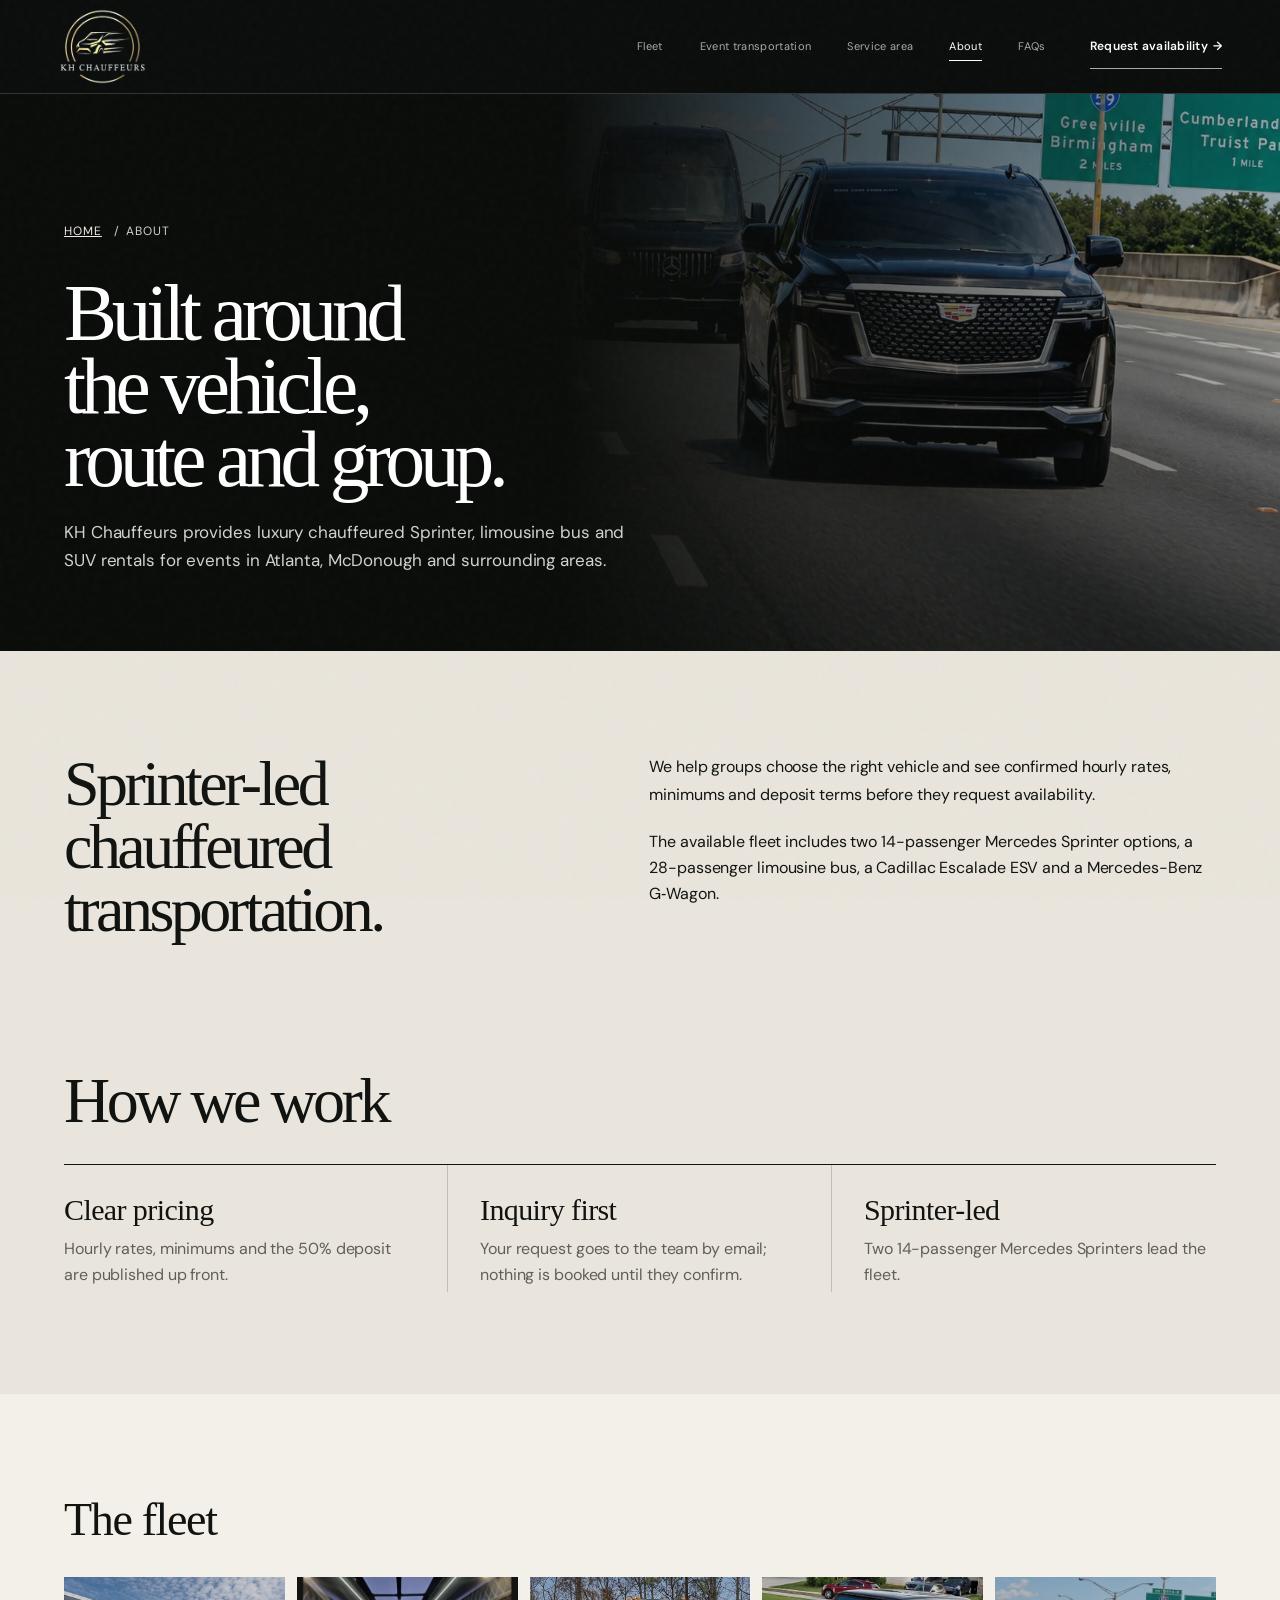
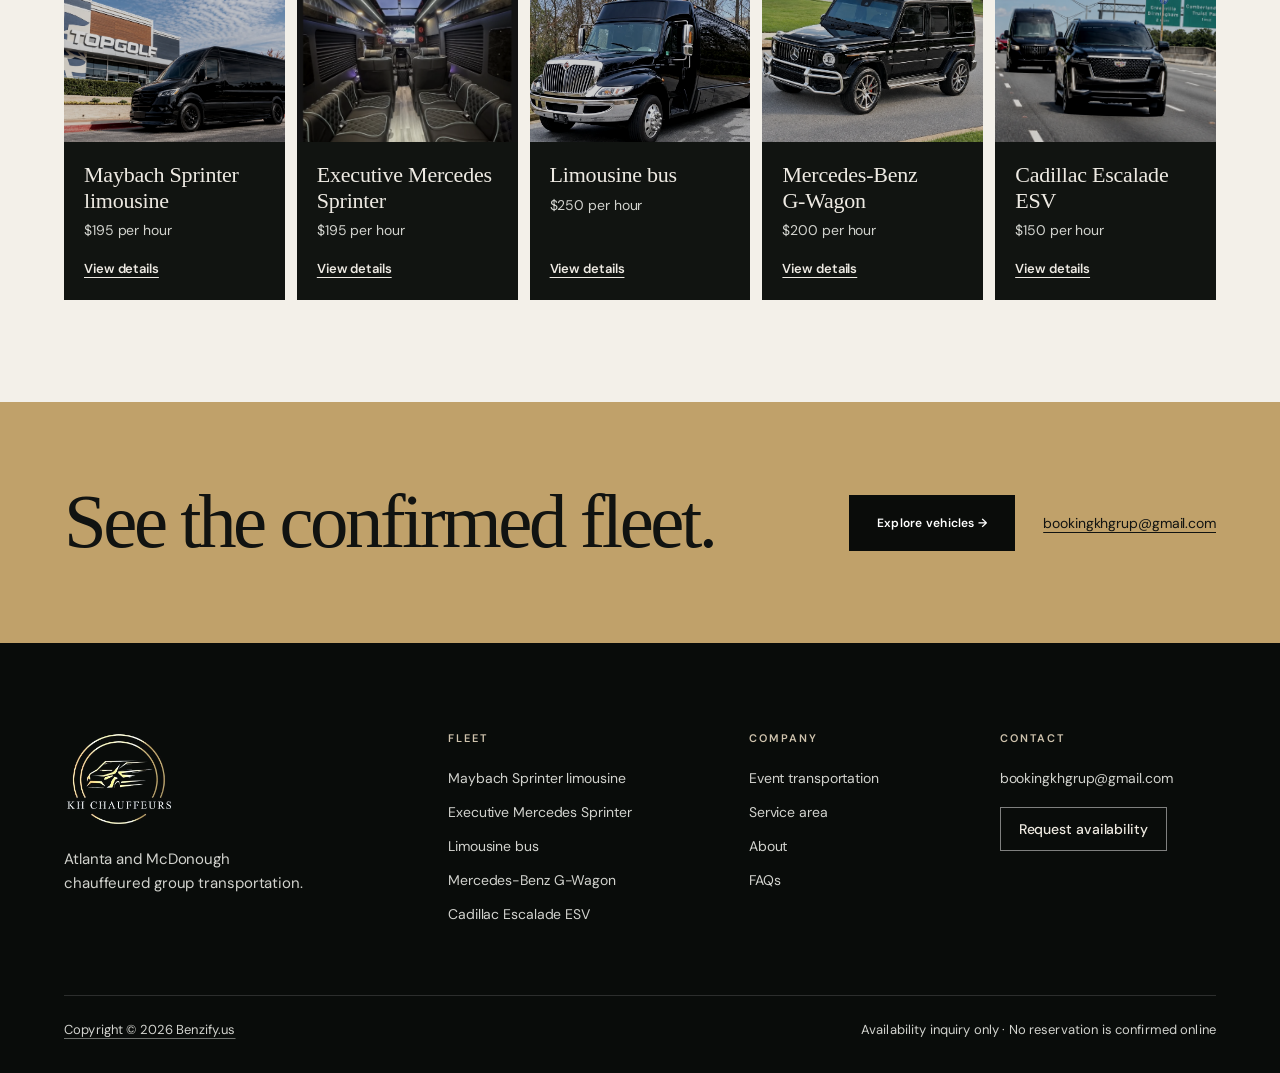
==== about.html @ 612e09ca "Add per-vehicle photo galleries, new KH Chauffeurs logo and extra photos - One reusable gallery caro" ====
<!doctype html><html lang="en"><head><meta charset="utf-8"><meta name="viewport" content="width=device-width,initial-scale=1,viewport-fit=cover"><script>document.documentElement.classList.add("js")</script><title>About KH Chauffeurs | Atlanta & McDonough</title><meta name="description" content="Learn what is confirmed about KH Chauffeurs and its luxury chauffeured fleet serving Atlanta and McDonough."><link rel="canonical" href="https://khchauffeur.com/about.html"><link rel="icon" href="data:,"><link rel="preload" as="image" href="assets/escalade-enhanced.webp" fetchpriority="high"><link rel="preconnect" href="https://fonts.googleapis.com"><link rel="preconnect" href="https://fonts.gstatic.com" crossorigin><link href="https://fonts.googleapis.com/css2?family=DM+Sans:wght@400;500;600&display=swap" rel="stylesheet"><link rel="stylesheet" href="styles.css"><link rel="stylesheet" href="premium.css"></head><body class="page-about"><a class="skip-link" href="#main">Skip to content</a><header class="site-header"><a class="brand" href="index.html" aria-label="KH Chauffeurs home"><img class="brand-logo" src="assets/kh-chauffeur-logo.webp" alt="KH Chauffeurs" width="408" height="357" decoding="async"></a><button class="menu-button" type="button" data-menu-button aria-expanded="false" aria-controls="site-nav" aria-label="Open menu"><svg class="menu-icon" viewBox="0 0 24 24" width="22" height="22" aria-hidden="true" focusable="false"><path d="M3 7h18M3 12h18M3 17h18" fill="none" stroke="currentColor" stroke-width="1.5"/></svg></button><nav class="main-nav" id="site-nav" data-nav aria-label="Main navigation"><a href="fleet.html">Fleet</a><a href="events.html">Event transportation</a><a href="service-area.html">Service area</a><a href="about.html" aria-current="page">About</a><a href="faqs.html">FAQs</a></nav><a class="nav-cta" href="request.html"><span class="nav-cta-full">Request availability</span><span class="nav-cta-short" aria-hidden="true">Request</span><span class="nav-cta-arrow" aria-hidden="true"> →</span></a></header><main id="main">

<section class="page-hero photo-hero photo-hero--right hero-fade" style="--hero-image:url('assets/escalade-enhanced.webp');--hero-position:right 86%;--hero-mobile-position:center 74%" aria-labelledby="about-title"><div class="container"><nav class="breadcrumbs" aria-label="Breadcrumb"><ol><li><a href="index.html">Home</a></li><li aria-current="page">About</li></ol></nav><h1 id="about-title">Built around the vehicle, route and group.</h1><p class="hero-copy">KH Chauffeurs provides luxury chauffeured Sprinter, limousine bus and SUV rentals for events in Atlanta, McDonough and surrounding areas.</p></div></section>

<section class="section section-cream ab-intro" aria-labelledby="intro-title"><div class="container split reveal-stagger"><h2 class="section-title" id="intro-title">Sprinter-led chauffeured transportation.</h2><div class="ab-intro-copy"><p class="lede">We help groups choose the right vehicle and see confirmed hourly rates, minimums and deposit terms before they request availability.</p><p>The available fleet includes two <span data-vehicle="maybach-sprinter"><span data-field="passengers">14</span></span>-passenger Mercedes Sprinter options, a <span data-vehicle="limo-bus"><span data-field="passengers">28</span></span>-passenger limousine bus, a Cadillac Escalade ESV and a Mercedes-Benz G&#8209;Wagon.</p></div></div></section>

<section class="section ab-values-section" aria-labelledby="values-title"><div class="container"><h2 class="section-title reveal" id="values-title">How we work</h2><div class="ab-values reveal-stagger"><article><h3>Clear pricing</h3><p>Hourly rates, minimums and the <span data-field="deposit">50%</span> deposit are published up front.</p></article><article><h3>Inquiry first</h3><p>Your request goes to the team by email; nothing is booked until they confirm.</p></article><article><h3>Sprinter-led</h3><p>Two <span data-vehicle="maybach-sprinter"><span data-field="passengers">14</span></span>-passenger Mercedes Sprinters lead the fleet.</p></article></div></div></section>

<section class="vp-others ab-fleet" aria-labelledby="others-title"><div class="container"><h2 class="vp-section-title reveal" id="others-title">The fleet</h2><ul class="vp-others-grid ab-fleet-grid reveal-stagger" data-others>
<li class="vp-other" data-vehicle="maybach-sprinter"><a class="photo-zoom" href="maybach-sprinter.html"><img src="assets/sprinter-exterior-enhanced.webp" alt="" width="1672" height="941" loading="lazy" decoding="async"><span class="vp-other-name">Maybach Sprinter limousine</span><span class="vp-other-rate"><span data-field="rate">$195</span> per hour</span><span class="vp-other-cta">View details</span></a></li>
<li class="vp-other" data-vehicle="executive-sprinter"><a class="photo-zoom" href="executive-sprinter.html"><img src="assets/executive-sprinter.webp" alt="" width="1080" height="1351" loading="lazy" decoding="async"><span class="vp-other-name">Executive Mercedes Sprinter</span><span class="vp-other-rate"><span data-field="rate">$195</span> per hour</span><span class="vp-other-cta">View details</span></a></li>
<li class="vp-other" data-vehicle="limo-bus"><a class="photo-zoom" href="limo-bus.html"><img src="assets/limo-bus-exterior.webp" alt="" width="918" height="612" loading="lazy" decoding="async"><span class="vp-other-name">Limousine bus</span><span class="vp-other-rate"><span data-field="rate">$250</span> per hour</span><span class="vp-other-cta">View details</span></a></li>
<li class="vp-other" data-vehicle="g-wagon"><a class="photo-zoom" href="g-wagon.html"><img src="assets/g-wagon-enhanced.webp" alt="" width="1214" height="1295" loading="lazy" decoding="async"><span class="vp-other-name">Mercedes&#8209;Benz G&#8209;Wagon</span><span class="vp-other-rate"><span data-field="rate">$200</span> per hour</span><span class="vp-other-cta">View details</span></a></li>
<li class="vp-other" data-vehicle="escalade-esv"><a class="photo-zoom" href="escalade.html"><img src="assets/escalade-enhanced.webp" alt="" width="946" height="1662" loading="lazy" decoding="async"><span class="vp-other-name">Cadillac Escalade ESV</span><span class="vp-other-rate"><span data-field="rate">$150</span> per hour</span><span class="vp-other-cta">View details</span></a></li>
</ul></div></section>

<section class="cta-band hm-cta" aria-labelledby="cta-title"><div class="container"><h2 class="reveal" id="cta-title">See the confirmed fleet.</h2><div class="fleet-cta-actions reveal"><a class="button button-dark" href="fleet.html">Explore vehicles →</a><a class="fleet-cta-email" href="mailto:bookingkhgrup@gmail.com">bookingkhgrup@gmail.com</a></div></div></section>
</main><footer class="footer site-footer"><div class="container"><div class="footer-grid"><div class="footer-brand"><p class="footer-name"><a class="footer-home" href="index.html"><img class="brand-logo" src="assets/kh-chauffeur-logo.webp" alt="KH Chauffeurs" width="408" height="357" decoding="async"></a></p><p class="footer-tagline">Atlanta and McDonough chauffeured group transportation.</p></div><nav class="footer-col" aria-labelledby="footer-fleet"><h2 class="footer-heading" id="footer-fleet">Fleet</h2><ul><li><a href="maybach-sprinter.html">Maybach Sprinter limousine</a></li><li><a href="executive-sprinter.html">Executive Mercedes Sprinter</a></li><li><a href="limo-bus.html">Limousine bus</a></li><li><a href="g-wagon.html">Mercedes-Benz G-Wagon</a></li><li><a href="escalade.html">Cadillac Escalade ESV</a></li></ul></nav><nav class="footer-col" aria-labelledby="footer-company"><h2 class="footer-heading" id="footer-company">Company</h2><ul><li><a href="events.html">Event transportation</a></li><li><a href="service-area.html">Service area</a></li><li><a href="about.html">About</a></li><li><a href="faqs.html">FAQs</a></li></ul></nav><nav class="footer-col" aria-labelledby="footer-contact"><h2 class="footer-heading" id="footer-contact">Contact</h2><ul><li><a href="mailto:bookingkhgrup@gmail.com">bookingkhgrup@gmail.com</a></li><li><a class="footer-cta" href="request.html">Request availability</a></li></ul></nav></div><div class="footer-bottom"><p><a class="footer-credit" href="https://benzify.us/">Copyright © 2026 Benzify.us</a></p><p>Availability inquiry only · No reservation is confirmed online</p></div></div></footer><script src="data.js"></script><script src="script.js"></script><script src="vehicle.js"></script></body></html>
---- styles.css ----
:root{--ink:#101210;--night:#0b0e0c;--paper:#f1eee7;--cream:#faf8f3;--gold:#b79a63;--muted:#6e7069;--line:rgba(16,18,16,.16);--serif:Georgia,'Times New Roman',serif;--sans:'DM Sans',Arial,sans-serif;--max:1240px}*{box-sizing:border-box}html{scroll-behavior:smooth}body{margin:0;background:var(--paper);color:var(--ink);font-family:var(--sans);font-size:16px;line-height:1.6}img{display:block;max-width:100%}a{color:inherit}.skip-link{position:absolute;left:-9999px;top:0}.skip-link:focus{left:16px;top:16px;z-index:100;background:#fff;padding:10px 14px}.site-header{height:82px;display:flex;align-items:center;gap:36px;padding:0 max(5vw,24px);background:var(--night);color:#fff;position:relative;z-index:30}.brand{display:flex;align-items:center;gap:13px;color:#fff;text-decoration:none;font-size:12px;letter-spacing:.2em}.brand-mark{display:grid;place-items:center;width:42px;height:42px;border:1px solid currentColor;font:16px var(--serif);letter-spacing:0}.main-nav{display:flex;align-items:center;gap:28px;margin-left:auto}.main-nav a{text-decoration:none;font-size:13px;color:#d4d5d0}.main-nav a:hover,.main-nav a:focus-visible{color:#fff}.nav-cta,.button{display:inline-flex;align-items:center;justify-content:center;gap:18px;text-decoration:none;border:0;cursor:pointer;font:600 12px var(--sans);letter-spacing:.02em;padding:16px 22px}.nav-cta,.button-gold{background:var(--gold);color:#111}.button-dark{background:var(--night);color:#fff}.button-outline{border:1px solid currentColor;background:transparent}.menu-button{display:none;background:transparent;border:0;color:#fff;font-size:25px}.container{width:min(var(--max),90vw);margin:auto}.hero{min-height:760px;display:grid;align-items:end;position:relative;background:linear-gradient(90deg,rgba(7,9,8,.84),rgba(7,9,8,.15)),url('assets/sprinter-exterior-enhanced.webp') center/cover;color:#fff}.hero-content{padding:120px 0 90px;max-width:760px}.eyebrow,.kicker{text-transform:uppercase;letter-spacing:.18em;font-size:11px;font-weight:600}.eyebrow{color:#d7c39c}.hero h1,.page-hero h1,.section-title{font:400 clamp(54px,8vw,118px)/.88 var(--serif);letter-spacing:-.055em;margin:25px 0}.hero h1 em,.section-title em{font-weight:400;color:#b8b6ae}.hero-copy{font-size:18px;max-width:590px;color:#d7d8d3}.hero-actions{display:flex;flex-wrap:wrap;gap:14px;margin-top:34px}.image-disclosure{position:absolute;right:5vw;bottom:24px;font-size:10px;letter-spacing:.08em;background:rgba(7,9,8,.7);padding:7px 10px}.section{padding:110px 0}.section-dark{background:var(--night);color:#f2efe8}.section-cream{background:var(--cream)}.split{display:grid;grid-template-columns:1fr 1fr;gap:8vw;align-items:center}.section-title{font-size:clamp(46px,6vw,82px)}.lede{font-size:19px;color:var(--muted);max-width:650px}.section-dark .lede{color:#b8bbb5}.fact-strip{display:grid;grid-template-columns:repeat(4,1fr);border-top:1px solid rgba(255,255,255,.2);border-bottom:1px solid rgba(255,255,255,.2);margin-top:70px}.fact{padding:24px 18px;border-right:1px solid rgba(255,255,255,.2)}.fact:last-child{border:0}.fact strong{display:block;font:28px var(--serif);margin-bottom:4px}.fact span{color:#aaa;font-size:12px}.fleet-grid{display:grid;grid-template-columns:repeat(2,1fr);gap:20px;margin-top:48px}.fleet-card{background:#fff;position:relative;overflow:hidden}.fleet-card.featured{grid-column:span 2;display:grid;grid-template-columns:1.35fr 1fr}.fleet-card img{width:100%;height:390px;object-fit:cover}.fleet-card.featured img{height:100%;min-height:480px}.fleet-card-body{padding:30px}.fleet-meta{display:flex;gap:16px;flex-wrap:wrap;color:#777;font-size:12px}.fleet-card h2,.fleet-card h3{font:400 36px/1.05 var(--serif);margin:18px 0}.price{font:30px var(--serif)}.price small{font:12px var(--sans);color:#777}.text-link{display:inline-block;margin-top:18px;text-decoration:none;border-bottom:1px solid currentColor;font-size:13px}.policy-grid,.steps,.faq-grid{display:grid;grid-template-columns:repeat(3,1fr);gap:18px;margin-top:45px}.policy-card,.step,.faq-card{padding:30px;border:1px solid var(--line);background:rgba(255,255,255,.45)}.policy-card h3,.step h3,.faq-card h3{font:400 25px var(--serif);margin:8px 0}.step span{color:var(--gold);font-size:12px}.cta-band{background:var(--gold);padding:66px 0}.cta-band .container{display:flex;align-items:center;justify-content:space-between;gap:30px}.cta-band h2{font:400 clamp(36px,5vw,64px)/1 var(--serif);margin:0}.page-hero{padding:110px 0 80px;background:var(--night);color:#fff}.page-hero h1{font-size:clamp(52px,7vw,96px);max-width:900px}.breadcrumbs{font-size:12px;color:#aaa}.breadcrumbs a{color:#ddd}.vehicle-hero{display:grid;grid-template-columns:1.25fr .75fr;min-height:650px}.vehicle-hero img{width:100%;height:100%;object-fit:cover}.vehicle-panel{background:var(--night);color:#fff;padding:70px 5vw;display:flex;flex-direction:column;justify-content:center}.vehicle-panel h1{font:400 clamp(48px,6vw,86px)/.95 var(--serif);margin:20px 0}.vehicle-rate{font:42px var(--serif);margin:20px 0}.vehicle-rate small{font:13px var(--sans);color:#aaa}.spec-list{margin:20px 0;padding:0;list-style:none}.spec-list li{padding:13px 0;border-top:1px solid rgba(255,255,255,.16)}.gallery{display:grid;grid-template-columns:1.2fr .8fr;gap:18px}.gallery img{width:100%;height:570px;object-fit:cover}.gallery img:last-child{height:100%}.content-grid{display:grid;grid-template-columns:1.2fr .8fr;gap:7vw}.content-grid aside{padding:30px;background:#e7e1d6;align-self:start}.content-grid h2{font:400 42px var(--serif)}.check-list{padding-left:20px}.check-list li{margin:10px 0}.inquiry-layout{display:grid;grid-template-columns:.72fr 1.28fr;gap:7vw}.form-grid{display:grid;grid-template-columns:1fr 1fr;gap:20px}.field{display:block;font-size:11px;text-transform:uppercase;letter-spacing:.1em}.field.full{grid-column:1/-1}.field input,.field select,.field textarea{display:block;width:100%;margin-top:8px;padding:14px;border:1px solid #b7b5ae;background:#fff;font:15px var(--sans);border-radius:0}.field textarea{min-height:120px;resize:vertical}.estimate{grid-column:1/-1;background:var(--night);color:#fff;padding:26px;margin:6px 0}.estimate-grid{display:grid;grid-template-columns:repeat(3,1fr);gap:12px}.estimate strong{display:block;font:26px var(--serif)}.estimate span{font-size:11px;color:#aaa}.estimate-note{color:#ccc;font-size:13px;margin-bottom:0}.form-status{grid-column:1/-1;min-height:28px;font-size:13px}.fine-print{font-size:12px;color:#777}.faq-list details{border-top:1px solid var(--line);padding:22px 0}.faq-list summary{cursor:pointer;font:24px var(--serif)}.faq-list p{max-width:800px;color:#60625c}.area-panel{padding:50px;background:#ddd5c8}.area-panel h2{font:50px var(--serif);margin:0}.footer{background:#090c0a;color:#ddd;padding:75px 0 28px}.footer-grid{display:grid;grid-template-columns:2fr 1fr 1fr;gap:60px}.footer h3{font:28px var(--serif);margin:0 0 15px}.footer a{display:block;text-decoration:none;color:#aaa;margin:8px 0}.footer a:hover{color:#fff}.footer-bottom{border-top:1px solid #282b28;margin-top:50px;padding-top:20px;font-size:11px;color:#777;display:flex;justify-content:space-between}.reveal{opacity:0;transform:translateY(24px);transition:.8s ease}.reveal.is-visible{opacity:1;transform:none}:focus-visible{outline:3px solid #d5ad62;outline-offset:3px}@media(max-width:900px){.menu-button{display:block;margin-left:auto}.main-nav{display:none;position:absolute;top:82px;left:0;right:0;padding:30px 5vw;background:var(--night);flex-direction:column;align-items:flex-start}.main-nav.is-open{display:flex}.nav-cta{display:none}.hero{min-height:700px}.split,.vehicle-hero,.content-grid,.inquiry-layout{grid-template-columns:1fr}.vehicle-hero img{height:520px}.fleet-card.featured{grid-template-columns:1fr}.fact-strip{grid-template-columns:repeat(2,1fr)}.policy-grid,.steps,.faq-grid{grid-template-columns:1fr 1fr}.footer-grid{grid-template-columns:1fr 1fr}.footer-grid>div:first-child{grid-column:1/-1}}@media(max-width:600px){.site-header{padding:0 20px}.brand>span:last-child{font-size:10px}.hero-content{padding:100px 0 70px}.section{padding:76px 0}.fleet-grid,.policy-grid,.steps,.faq-grid,.form-grid,.gallery{grid-template-columns:1fr}.fleet-card.featured{grid-column:auto}.fleet-card img,.fleet-card.featured img{height:320px;min-height:0}.fact-strip{grid-template-columns:1fr}.fact{border-right:0;border-bottom:1px solid rgba(255,255,255,.2)}.cta-band .container{align-items:flex-start;flex-direction:column}.vehicle-hero img{height:370px}.gallery img,.gallery img:last-child{height:370px}.field.full{grid-column:auto}.estimate-grid{grid-template-columns:1fr}.footer-grid{grid-template-columns:1fr}.footer-grid>div:first-child{grid-column:auto}.footer-bottom{display:block}.image-disclosure{left:5vw;right:auto}}@media(prefers-reduced-motion:reduce){html{scroll-behavior:auto}.reveal{opacity:1;transform:none;transition:none}}
@media(max-width:600px){.area-panel{min-width:0;padding:30px}.area-panel h2{font-size:42px}}
---- premium.css ----
/* Premium editorial art direction layered over the factual site system.
   Breakpoints (use only these): max-width 400px small phones · 600px phones · 900px tablets (nav collapses) · 1200px small desktops.
   Short landscape phones: (max-height:500px) and (orientation:landscape). */
:root{--ink:#111311;--night:#0a0c0a;--paper:#e9e5dc;--cream:#f3f0e9;--gold:#b99c68;--muted:#77776f;--line:rgba(17,19,17,.18);--line-strong:#85857e;--mist:#d2d3ce;--bone:#eeeae1;--champagne:#d0c4ae;--focus:#d5ad62;--line-dark:rgba(255,255,255,.2);--max:1320px}
body{background:var(--paper);letter-spacing:-.006em}
body:before{content:"";position:fixed;inset:0;z-index:90;pointer-events:none;opacity:.025;background-image:url("data:image/svg+xml,%3Csvg viewBox='0 0 160 160' xmlns='http://www.w3.org/2000/svg'%3E%3Cfilter id='n'%3E%3CfeTurbulence type='fractalNoise' baseFrequency='.88' numOctaves='3' stitchTiles='stitch'/%3E%3C/filter%3E%3Crect width='100%25' height='100%25' filter='url(%23n)'/%3E%3C/svg%3E")}
.site-header{height:94px;padding:0 max(4.5vw,28px);border-bottom:1px solid rgba(255,255,255,.16);background:#0a0d0b}
.brand{font-size:10px;letter-spacing:.26em}.brand-mark{width:42px;height:42px;font-size:14px}.main-nav{gap:36px}.main-nav a{font-size:11px;letter-spacing:.03em;color:#aaa}.nav-cta{background:transparent;color:#fff;border-bottom:1px solid #aaa;padding:10px 0}.button,.nav-cta{text-transform:none}.button{padding:18px 23px}.button-gold{background:#eeeae1;color:#101210}.button-outline{border-color:rgba(255,255,255,.48)}
.hero{min-height:calc(100vh - 94px);height:min(900px,calc(100vh - 20px));background-image:linear-gradient(90deg,rgba(5,8,6,.9) 0%,rgba(5,8,6,.58) 43%,rgba(5,8,6,.16) 76%),linear-gradient(0deg,rgba(5,8,6,.66),transparent 56%),url('assets/sprinter-exterior-enhanced.webp');background-position:center;background-size:cover}
.hero-content{padding:120px 0 88px;max-width:920px}.eyebrow{display:flex;align-items:center;gap:15px;color:#d0c4ae}.eyebrow:before{content:"";width:34px;height:1px;background:currentColor}.hero h1{font-size:clamp(72px,10.8vw,154px);line-height:.77;max-width:980px;margin:50px 0 42px}.hero h1 em{color:#c6c1b7}.hero-copy{max-width:520px;font-size:16px;line-height:1.8;color:#d2d3ce}.hero-actions{margin-top:38px;gap:28px}.hero-actions .button-outline{border-width:0 0 1px;padding-left:0;padding-right:0}.image-disclosure{font-size:9px;color:#c3c3bc;background:rgba(5,8,6,.72);letter-spacing:.11em}
.section{padding:140px 0}.section-dark{background:#0d100e}.section-cream{background:#e9e5dc}.kicker{font-size:9px;color:#74766f}.section-dark .kicker{color:#979992}.section-title{font-size:clamp(52px,7.2vw,100px);line-height:.92;margin:38px 0}.lede{font:400 19px/1.75 var(--sans)}
.split{grid-template-columns:.92fr 1.08fr;gap:10vw}.fact-strip{margin-top:95px}.fact{padding:30px 24px}.fact strong{font-size:38px}.fact span{font-size:10px;letter-spacing:.04em;text-transform:uppercase}
.fleet-grid{gap:12px;margin-top:60px}.fleet-card{background:#111411;color:#eeeae3}.fleet-card img{filter:saturate(.68) brightness(.76) contrast(1.06);transition:filter .6s ease,transform .8s ease}.fleet-card:hover img{filter:saturate(.82) brightness(.88);transform:scale(1.012)}.fleet-card.featured{grid-template-columns:1.55fr .8fr}.fleet-card-body{padding:38px}.fleet-card h2,.fleet-card h3{font-size:44px}.fleet-meta{color:#aaa;font-size:10px;text-transform:uppercase;letter-spacing:.08em}.fleet-card .text-link{color:#ddd}.price small{color:#aaa}.fine-print{max-width:700px;margin-top:30px;font-size:10px;color:#777}
.policy-grid,.steps,.faq-grid{gap:0;border-top:1px solid var(--line);border-bottom:1px solid var(--line)}.policy-card,.step,.faq-card{background:transparent;border:0;border-right:1px solid var(--line);padding:34px}.policy-card:last-child,.step:last-child,.faq-card:last-child{border-right:0}.section-dark .policy-grid{border-color:rgba(255,255,255,.2)}.section-dark .policy-card{border-color:rgba(255,255,255,.2)}
.cta-band{background:#c0a16a;padding:82px 0}.cta-band h2{font-size:clamp(42px,6vw,78px);letter-spacing:-.045em}.cta-band .button-dark{padding:20px 28px}
.page-hero{padding:145px 0 110px;background:#0b0e0c;min-height:520px;display:flex;align-items:end}.page-hero h1{font-size:clamp(68px,9vw,132px);line-height:.85;margin:48px 0 30px;letter-spacing:-.065em;max-width:1100px}.page-hero .hero-copy{font-size:17px}.breadcrumbs{font-size:10px;letter-spacing:.08em;text-transform:uppercase}
.vehicle-hero{grid-template-columns:1.55fr .7fr;min-height:760px;background:#0a0c0a}.vehicle-hero img{filter:saturate(.66) brightness(.72) contrast(1.08)}.vehicle-panel{padding:90px 5vw;border-left:1px solid rgba(255,255,255,.14)}.vehicle-panel h1{font-size:clamp(58px,6.6vw,102px);letter-spacing:-.055em}.vehicle-rate{font-size:50px}.spec-list li{font-size:13px;color:#c4c5bf;padding:16px 0}.content-grid h2{font-size:52px;line-height:1.03}.content-grid aside{background:#d8d1c4;padding:42px;border-left:1px solid #aaa}.gallery img{filter:saturate(.72) brightness(.82)}
.area-panel{background:#dcd5ca;border-top:1px solid #a9a59c;padding:56px}.area-panel h2{font-size:64px;letter-spacing:-.045em}.faq-list details{padding:28px 0}.faq-list summary{font-size:31px}.faq-list p{font-size:15px;line-height:1.75}
.inquiry-layout{grid-template-columns:.62fr 1.38fr;gap:8vw}.inquiry-layout aside{padding:0;background:transparent;border:0}.field{font-size:9px;letter-spacing:.14em}.field input,.field select,.field textarea{background:transparent;border:0;border-bottom:1px solid #999;padding:15px 0}.field input:focus,.field select:focus,.field textarea:focus{border-color:#111;outline:0}.estimate{padding:34px;background:#0c0f0d}.estimate strong{font-size:32px}.form-grid>.button{min-height:56px}
.footer{padding-top:95px}
@media(max-width:900px){.site-header{height:78px}.main-nav{top:78px}.hero{height:auto;min-height:740px}.hero h1{font-size:clamp(62px,16vw,112px)}.split{grid-template-columns:1fr}.vehicle-hero{grid-template-columns:1fr}.vehicle-hero img{height:560px}.fleet-card.featured{grid-template-columns:1fr}.policy-grid,.steps,.faq-grid{grid-template-columns:1fr 1fr}.policy-card,.step,.faq-card{border-bottom:1px solid var(--line)}.page-hero{min-height:460px}.page-hero h1{font-size:clamp(58px,12vw,96px)}}
@media(max-width:600px){.site-header{padding:0 18px}.brand{gap:10px}.brand-mark{width:38px;height:38px}.hero{min-height:720px;background-position:60% center}.hero-content{padding:95px 0 65px}.hero h1{font-size:clamp(56px,18vw,82px);margin:40px 0 30px}.hero-copy{font-size:15px}.hero-actions{align-items:flex-start;flex-direction:column}.section{padding:90px 0}.section-title{font-size:48px}.fact-strip{margin-top:60px}.fleet-card h2,.fleet-card h3{font-size:36px}.policy-grid,.steps,.faq-grid{grid-template-columns:1fr}.policy-card,.step,.faq-card{border-right:0}.cta-band{padding:68px 0}.page-hero{padding:100px 0 70px;min-height:430px}.page-hero h1{font-size:55px}.vehicle-hero img{height:390px}.vehicle-panel{padding:70px 7vw}.vehicle-panel h1{font-size:52px}.content-grid h2{font-size:40px}.faq-list summary{font-size:25px}.inquiry-layout{gap:55px}.estimate{padding:25px}.image-disclosure{max-width:90vw}}

/* Homepage fleet card: keep the bus's front in frame when the card is narrow. */
.fleet-card img[src$="limo-bus-exterior.webp"]{object-position:12% center}
/* The Escalade sits low in a tall photo; anchor the crop there so the whole vehicle shows. */
.fleet-card img[src$="escalade-enhanced.webp"]{object-position:center 76%}

/* Executive Sprinter and Escalade pages: both photos are tall. Fit them to the hero instead of letting them set the hero's height. */
.vehicle-hero img[src$="executive-sprinter.webp"]{object-position:center 38%}
.vehicle-hero img[src$="escalade-enhanced.webp"]{object-position:center 78%}
@media(min-width:901px){.vehicle-hero img[src$="executive-sprinter.webp"],.vehicle-hero img[src$="escalade-enhanced.webp"]{height:0;min-height:100%}}

/* Text for screen readers only. */
.sr-only{position:absolute;width:1px;height:1px;padding:0;margin:-1px;overflow:hidden;clip:rect(0 0 0 0);white-space:nowrap;border:0}

/* ---------- Site header (all pages) ---------- */
.main-nav a[aria-current="page"]{color:#fff;text-decoration:underline;text-decoration-thickness:1px;text-underline-offset:.55em}
.menu-button{display:none;place-items:center;width:44px;height:44px;padding:0;color:#fff;background:transparent;border:1px solid rgba(255,255,255,.24);cursor:pointer}
.menu-icon{display:block}
.brand{min-height:44px}
.main-nav a{padding:14px 0}
.nav-cta{gap:0;min-height:44px;white-space:nowrap}
.nav-cta-short{display:none}
.nav-cta-arrow{margin-left:.45em}
@media(max-width:900px){
.menu-button{display:grid;margin-left:auto}
.nav-cta{display:inline-flex;margin-left:10px;padding:0 14px;border:1px solid rgba(255,255,255,.48);font-size:12px}
.main-nav a{display:flex;align-items:center;min-height:44px;font-size:15px}
}
/* Short "Request" label on phones (up to 600px) so the wordmark never wraps beside the full label. */
@media(max-width:600px){
.nav-cta-full{position:absolute;width:1px;height:1px;overflow:hidden;clip:rect(0 0 0 0);white-space:nowrap}
.nav-cta-short{display:inline}
}
.brand{flex-shrink:0}
.brand>span:last-child{white-space:nowrap}
@media(max-width:400px){
.site-header{gap:0;padding:0 16px}
.brand{gap:9px}
.nav-cta{margin-left:8px;padding:0 12px}
}

/* ---------- Site footer (all pages) ---------- */
.site-footer{padding:clamp(64px,7vw,88px) 0 0}
.site-footer .footer-grid{display:grid;grid-template-columns:minmax(0,4fr) minmax(0,3fr) minmax(0,2.4fr) minmax(0,2.6fr);gap:40px clamp(32px,4vw,56px);padding-bottom:clamp(48px,5vw,72px)}
.footer-name{display:flex;align-items:center;gap:16px;margin:0 0 20px;font:400 clamp(28px,2.6vw,36px)/1 var(--serif);letter-spacing:-.02em;color:#eeeae1}
.footer-name .brand-mark{flex:none;width:44px;height:44px;font-size:15px;color:#eeeae1}
.footer-tagline{margin:0;max-width:34ch;font-size:15px;line-height:1.6;color:#d2d3ce;text-wrap:balance}
.footer-heading{margin:0 0 16px;font:600 11px var(--sans);letter-spacing:.18em;text-transform:uppercase;color:#d0c4ae}
.site-footer ul{margin:0;padding:0;list-style:none}
.site-footer .footer-col a{display:inline-flex;align-items:center;min-height:34px;margin:0;font-size:14px;color:#d2d3ce;text-decoration:none;overflow-wrap:anywhere}
.site-footer .footer-col a:hover{color:#fff;text-decoration:underline;text-underline-offset:.3em}
.site-footer .footer-col a.footer-cta{min-height:44px;margin-top:12px;padding:0 18px;border:1px solid rgba(255,255,255,.48);color:#eeeae1;font-weight:500;transition:background-color .2s ease,color .2s ease}
.site-footer .footer-col a.footer-cta:hover{background:#eeeae1;color:var(--night);text-decoration:none}
.site-footer .footer-bottom{display:flex;flex-wrap:wrap;justify-content:space-between;gap:8px 32px;margin:0;padding:24px 0 32px;letter-spacing:.01em;border-top:1px solid rgba(255,255,255,.14);font-size:13px;color:#d2d3ce}
.site-footer .footer-bottom p{margin:0;text-wrap:balance}
@media(max-width:1200px),(pointer:coarse){
.site-footer .footer-col a{min-height:44px}
.fleet-table tbody th a{display:inline-flex;align-items:center;min-height:44px}
}
@media(max-width:900px){
.site-footer .footer-grid{grid-template-columns:1fr 1fr;gap:36px 32px}
}
@media(max-width:600px){
.site-footer .footer-grid{grid-template-columns:1fr;gap:0}
.site-footer .footer-brand{padding-bottom:28px}
.site-footer .footer-col{padding:22px 0 14px;border-top:1px solid rgba(255,255,255,.14)}
.site-footer .footer-bottom{display:grid}
}

/* ---------- Fleet page ---------- */
/* Darker Graphite so secondary text passes 4.5:1 on paper and linen; Ink focus ring on light surfaces. */
.page-fleet{--muted:#5f5f58}
.page-fleet main :focus-visible{outline-color:var(--ink)}
.page-fleet .fleet-hero :focus-visible{outline-color:#d5ad62}
.page-fleet .breadcrumbs{margin:0;font-size:12px;color:#d2d3ce}
.page-fleet .breadcrumbs ol{display:flex;flex-wrap:wrap;align-items:center;gap:0 .5em;margin:0;padding:0;list-style:none}
.page-fleet .breadcrumbs li+li:before{content:"/";margin-right:.5em}
.page-fleet .breadcrumbs a{display:inline-flex;align-items:center;min-height:44px;color:#eeeae1}

/* Hero: Sprinter photo with the homepage's dark overlay. */
.fleet-hero{min-height:min(760px,calc(100svh - 94px));padding:110px 0 clamp(64px,8vw,104px);background:linear-gradient(90deg,rgba(5,8,6,.92) 0%,rgba(5,8,6,.66) 46%,rgba(5,8,6,.2) 82%),linear-gradient(0deg,rgba(5,8,6,.72),transparent 58%),url('assets/sprinter-exterior-enhanced.webp') 72% center/cover #0b0e0c}
.fleet-hero h1{max-width:14ch;margin:36px 0 28px;font-size:clamp(54px,7.4vw,108px);line-height:.9;text-wrap:balance}
.fleet-hero .hero-copy{margin:0;max-width:46ch;font-size:17px;line-height:1.65;color:#d2d3ce}
.fleet-hero .fleet-hero-note{margin-top:10px;font-size:15px;color:#d2d3ce}
.fleet-hero .hero-actions{margin-top:36px}

/* Rates: controls and table. */
.fleet-compare{background:var(--cream);padding:clamp(64px,8vw,104px) 0 clamp(56px,7vw,88px)}
.fleet-compare-title{margin:0 0 32px;font:400 clamp(32px,3.6vw,48px)/1.05 var(--serif);letter-spacing:-.03em}
.fleet-controls{display:flex;flex-wrap:wrap;align-items:flex-end;gap:20px 40px;padding-bottom:28px}
.fleet-controls[hidden]{display:none}
.fleet-control{display:grid;gap:10px}
.fleet-control-label{font:600 11px var(--sans);letter-spacing:.14em;text-transform:uppercase;color:var(--muted)}
.fleet-segment{display:flex;border:1px solid var(--ink)}
.fleet-segment button{min-height:44px;padding:0 18px;border:0;border-right:1px solid var(--ink);background:transparent;color:var(--ink);font:500 14px var(--sans);cursor:pointer;transition:background-color .2s ease,color .2s ease}
.fleet-segment button:last-child{border-right:0}
.fleet-segment button:hover{background:rgba(17,19,17,.07)}
.fleet-segment button[aria-pressed="true"]{background:var(--ink);color:var(--cream)}
.fleet-segment button:focus-visible{position:relative;z-index:1;outline:3px solid var(--ink);outline-offset:3px}
.fleet-result{flex:1 1 260px;align-self:center;min-height:1.6em;margin:0;font-size:14px;color:var(--ink)}

.fleet-table-wrap{overflow-x:auto}
.fleet-table{width:100%;border-collapse:collapse;font-size:16px;color:var(--ink);font-variant-numeric:lining-nums tabular-nums}
.fleet-table th,.fleet-table td{text-align:left;padding:20px 16px 20px 0;border-bottom:1px solid var(--line);vertical-align:baseline}
.fleet-table thead th{padding-top:0;font:500 14px var(--sans);color:var(--muted);border-bottom-color:var(--ink)}
.fleet-table tbody th{font:400 clamp(20px,1.9vw,26px)/1.2 var(--serif);letter-spacing:-.02em}
.fleet-table tbody th a{text-decoration:underline;text-decoration-thickness:1px;text-underline-offset:.22em;text-decoration-color:rgba(17,19,17,.55);transition:text-decoration-color .2s ease}
.fleet-table tbody th a:hover{text-decoration-color:currentColor}
.fleet-table td[data-field="rate"]{font:400 clamp(28px,2.8vw,40px)/1 var(--serif);letter-spacing:-.03em}
.fleet-table td[data-col]{font:400 22px var(--serif)}
.fleet-table .is-empty{color:var(--muted)}
.fleet-table .nowrap{white-space:nowrap}
.fleet-table.is-enhanced[data-day="weekday"] [data-col="weekend"],.fleet-table.is-enhanced[data-day="weekend"] [data-col="weekday"]{display:none}
.fleet-table .fleet-table-request{padding-right:0;text-align:right;white-space:nowrap}
.fleet-table-request a{display:inline-flex;align-items:center;min-height:44px;font:600 13px var(--sans);text-decoration:underline;text-decoration-thickness:1px;text-underline-offset:.3em}
.fleet-table-request a [aria-hidden="true"]{margin-left:.35em}
.fleet-table tr.is-dim th,.fleet-table tr.is-dim td{color:var(--muted)}
.fleet-table-note{margin:22px 0 0;max-width:65ch;font-size:14px;color:var(--muted)}

/* "Fits" / "Ask about seating" tags from the group-size filter. */
.fleet-fit{display:inline-block;margin-left:12px;padding:3px 8px;border:1px solid var(--ink);font:600 11px/1.4 var(--sans);letter-spacing:.08em;text-transform:uppercase;vertical-align:middle;color:var(--ink)}
.fleet-fit.is-unknown{border-style:dashed;border-color:var(--muted);color:var(--muted)}
.fleet-fit[hidden]{display:none}
/* In the table the tag sits on its own line so column widths stay put when it appears. */
.fleet-table tbody th .fleet-fit{display:table;margin:8px 0 0}
.fleet-fit.sr-only{position:absolute;width:1px;height:1px;padding:0;margin:-1px;overflow:hidden;clip:rect(0 0 0 0);border:0}

::view-transition-old(root),::view-transition-new(root){animation-duration:.22s;animation-timing-function:cubic-bezier(.2,.7,.2,1)}
@media(prefers-reduced-motion:reduce){::view-transition-group(*),::view-transition-old(*),::view-transition-new(*){animation:none!important}}

/* Terms strip, aligned to the table's left and right edges. */
.fleet-terms.policy-grid{grid-template-columns:repeat(3,1fr);margin-top:40px}
.fleet-terms .policy-card{padding:26px 32px;border-bottom:0}
.fleet-terms .policy-card:first-of-type{padding-left:0}
.fleet-terms .policy-card:last-child{padding-right:0}
.fleet-terms .policy-card h3{margin:0 0 8px;font-size:24px}
.fleet-terms .policy-card p{margin:0;font-size:15px;color:var(--ink);text-wrap:pretty}

/* Vehicle rows: photo, name, best for, price, two links. */
.fleet-list{background:var(--paper);padding:24px 0 clamp(48px,6vw,72px)}
.fleet-row{display:grid;grid-template-columns:1.25fr 1fr;gap:clamp(28px,5vw,80px);align-items:center;padding:clamp(40px,5vw,56px) 0;border-bottom:1px solid var(--line);scroll-margin-top:24px}
.fleet-row:nth-child(even){grid-template-columns:1fr 1.25fr}
.fleet-row:nth-child(even) .fleet-row-media{order:2}
.fleet-row-media{position:relative;margin:0}
.fleet-row-media img{width:100%;height:auto;aspect-ratio:3/2;object-fit:cover;filter:saturate(.72) brightness(.86) contrast(1.05);background:var(--night);transition:opacity .3s ease,filter .3s ease}
#maybach-sprinter .fleet-row-media img{object-position:80% center}
#executive-sprinter .fleet-row-media img{object-position:center 45%}
#g-wagon .fleet-row-media img{object-position:center 12%}
#escalade-esv .fleet-row-media img{object-position:center 75%}
.fleet-caption{position:absolute;left:0;bottom:0;padding:8px 12px;background:rgba(10,12,10,.8);color:#eeeae1;font:500 12px/1.4 var(--sans);letter-spacing:.04em}
.fleet-row-body h2{margin:0 0 16px;font:400 clamp(32px,3.6vw,52px)/1 var(--serif);letter-spacing:-.04em;text-wrap:balance}
.fleet-row-body .fleet-fit{margin:0 0 18px}
.fleet-best{max-width:36ch;margin:0 0 24px;font-size:17px;line-height:1.5;color:var(--ink)}
.fleet-best-label{display:block;margin-bottom:6px;font:600 11px var(--sans);letter-spacing:.14em;text-transform:uppercase;color:var(--muted)}
.fleet-rate{margin:0 0 28px;font:400 clamp(36px,4vw,56px)/1 var(--serif);letter-spacing:-.04em}
.fleet-rate-unit{margin-left:8px;font:400 16px var(--sans);letter-spacing:0;color:var(--muted)}
.fleet-actions{display:flex;flex-wrap:wrap;align-items:center;gap:14px 30px}
.fleet-actions .button{min-height:48px}
.fleet-actions .text-link{margin-top:0;padding:12px 0;font-size:15px;color:var(--ink);border-bottom-color:var(--ink)}
.fleet-row.is-dim .fleet-row-media img{opacity:.45;filter:saturate(0) brightness(.9)}
.fleet-row.is-dim .fleet-row-body{color:var(--muted)}
.fleet-row.is-dim .fleet-best{color:var(--muted)}
.fleet-list .fine-print{margin:20px 0 0;font-size:13px;color:var(--muted);text-wrap:pretty}

/* Closing gold band: heading on the left; on the right, three ruled steps, then the action. */
.fleet-cta{padding:clamp(64px,7vw,96px) 0}
.fleet-cta .container{display:grid;grid-template-columns:minmax(0,1fr) minmax(0,30rem);align-items:center;gap:40px clamp(48px,7vw,112px)}
.fleet-cta h2{max-width:12ch;margin:0;font-size:clamp(40px,5vw,68px);line-height:.98;text-wrap:balance}
.fleet-cta-steps{margin:0;padding:0;list-style:none;counter-reset:step;border-bottom:1px solid rgba(17,19,17,.3)}
.fleet-cta-steps li{counter-increment:step;display:grid;grid-template-columns:2.5rem 1fr;align-items:baseline;padding:16px 0;border-top:1px solid rgba(17,19,17,.3);font-size:16px;line-height:1.45;color:var(--ink)}
.fleet-cta-steps li::before{content:counter(step);font:400 22px/1 var(--serif);color:var(--ink)}
.fleet-cta-actions{display:flex;flex-wrap:wrap;align-items:center;gap:12px 28px;margin-top:28px}
.fleet-cta-email{display:inline-flex;align-items:center;min-height:44px;font-size:14px;color:var(--ink);text-decoration:underline;text-decoration-thickness:1px;text-underline-offset:.3em}
.fleet-cta .button-dark{min-height:56px;padding:0 32px;font-size:14px;transition:background-color .2s ease}
.fleet-cta .button-dark:hover{background:#1f231f}
.page-fleet .fleet-cta :focus-visible{outline:3px solid var(--ink);outline-offset:4px}

@media(max-width:900px){
.fleet-hero{min-height:0}
.fleet-table th,.fleet-table td{padding:18px 12px 18px 0}
.fleet-table thead th{font-size:13px}
.fleet-table tbody th{font-size:19px}
.fleet-table td[data-field="rate"]{font-size:26px}
.fleet-table td[data-col]{font-size:19px}
.fleet-row,.fleet-row:nth-child(even){grid-template-columns:1fr 1fr;gap:28px;padding:40px 0}
.fleet-row-body h2{font-size:clamp(28px,4vw,36px)}
.fleet-rate{font-size:36px;margin-bottom:22px}
.fleet-best{font-size:16px;margin-bottom:20px}
}
@media(max-width:900px){
.fleet-terms.policy-grid{grid-template-columns:1fr}
.fleet-terms .policy-card,.fleet-terms .policy-card:first-of-type,.fleet-terms .policy-card:last-child{padding:22px 0;border-right:0;border-bottom:1px solid var(--line)}
.fleet-terms .policy-card:last-child{border-bottom:0}
}
@media(max-width:600px){
.fleet-hero{display:block;padding:calc(56.3vw - 8px) 0 56px;background:linear-gradient(180deg,rgba(11,14,12,0) 0,rgba(11,14,12,0) calc(56.3vw - 96px),#0b0e0c calc(56.3vw)),url('assets/sprinter-exterior-enhanced.webp') center top/100% auto no-repeat #0b0e0c}
.fleet-hero .breadcrumbs{margin:0}
.fleet-hero .hero-actions .button-outline{min-height:44px;padding:10px 0}
.fleet-row,.fleet-row:nth-child(even){grid-template-columns:1fr;gap:24px;padding:36px 0}
.fleet-row:nth-child(even) .fleet-row-media{order:0}
.fleet-hero h1{margin:28px 0 22px;font-size:clamp(44px,13vw,56px)}
.fleet-hero .hero-copy{font-size:16px}
.fleet-controls{gap:18px}
.fleet-control,.fleet-segment{width:100%}
.fleet-segment button{flex:1 1 0;padding:0 8px}
.fleet-cta-actions{flex-direction:column;align-items:stretch;gap:8px}
.fleet-cta .button-dark{width:100%}
.fleet-cta-email{justify-content:center}
}
@media(max-width:900px){
.fleet-cta .container{grid-template-columns:1fr;gap:32px}
.fleet-cta h2{max-width:16ch}
}
/* Compare table as cards up to 900px (seven columns don't fit a tablet): 2 per row on tablets, 1 on phones. */
@media(max-width:900px){
.fleet-table-wrap{overflow:visible}
.fleet-table thead{position:absolute;width:1px;height:1px;overflow:hidden;clip:rect(0 0 0 0)}
.fleet-table,.fleet-table tbody,.fleet-table tr,.fleet-table th,.fleet-table td{display:block}
.fleet-table tbody{display:grid;grid-template-columns:repeat(2,minmax(0,1fr));gap:12px}
.fleet-table tr{padding:16px 18px 4px;border:1px solid var(--line)}
.fleet-table th,.fleet-table td{padding:6px 0;border:0}
.fleet-table tbody th{display:flex;flex-wrap:wrap;align-items:center;gap:8px 10px;margin-bottom:6px;padding:0 0 12px;border-bottom:1px solid var(--line)}
.fleet-table tbody th .fleet-fit{margin-left:0}
.fleet-table td{display:grid;grid-template-columns:minmax(8.5rem,44%) 1fr;gap:12px;align-items:baseline;text-wrap:balance}
.fleet-table td::before{content:attr(data-label);font:400 14px var(--sans);letter-spacing:0;color:var(--muted);text-wrap:balance}
.fleet-table td[data-field="rate"],.fleet-table td[data-col]{font-size:24px}
.fleet-table td.fleet-table-request{display:block;margin-top:6px;padding:0;border-top:1px solid var(--line);text-align:left}
.fleet-table td.fleet-table-request::before{content:none}
.fleet-table-request a{min-height:48px}
}
@media(max-width:600px){
.fleet-table tbody{grid-template-columns:1fr}
}

/* ---------- Vehicle page template (body.page-vehicle, used by maybach-sprinter.html) ---------- */
/* Reuses the fleet page's controls (.fleet-segment), captions (.fleet-caption) and gold band (.fleet-cta). */
.page-vehicle{--muted:#5f5f58}
.page-vehicle main :focus-visible{outline-color:var(--ink)}
.page-vehicle .vp-hero :focus-visible,.page-vehicle .vp-estimator :focus-visible,.page-vehicle .vp-other a:focus-visible{outline-color:#d5ad62}
.page-vehicle .fleet-cta :focus-visible{outline:3px solid var(--ink);outline-offset:4px}

/* Hero: the panel sets the height; the photo fills its column at a landscape crop, lighter than before. */
.vp-hero{grid-template-columns:minmax(0,1.45fr) minmax(360px,.85fr);min-height:0}
.vp-hero-media{position:relative;margin:0;min-height:clamp(460px,44vw,700px);background:var(--night)}
.vp-hero-media img{position:absolute;inset:0;width:100%;height:100%;object-fit:cover;object-position:74% center;filter:saturate(.8) brightness(.86) contrast(1.04)}
.vp-panel{display:flex;flex-direction:column;justify-content:center;padding:clamp(48px,5vw,80px) clamp(28px,4vw,64px)}
.vp-panel h1{margin:0 0 20px;font-size:clamp(44px,4.4vw,72px);line-height:.95;text-wrap:balance}
.vp-panel .vehicle-rate{margin:0 0 28px;font-size:clamp(40px,3.6vw,52px)}
.vp-panel .vehicle-rate small{color:#d2d3ce}
.vp-specs{margin:0 0 32px;border-top:1px solid rgba(255,255,255,.18)}
.vp-specs div{display:grid;grid-template-columns:7rem 1fr;gap:16px;padding:13px 0;border-bottom:1px solid rgba(255,255,255,.18);font-size:14px;line-height:1.5}
.vp-specs dt{font:600 11px/1.9 var(--sans);letter-spacing:.14em;text-transform:uppercase;color:#d0c4ae}
.vp-specs dd{margin:0;color:#eeeae1}
.vp-actions{display:flex;flex-wrap:wrap;align-items:center;gap:12px 28px}
.vp-actions .button{min-height:52px}
.vp-text-link{display:inline-flex;align-items:center;min-height:44px;font-size:14px;color:#eeeae1;text-decoration:underline;text-decoration-thickness:1px;text-underline-offset:.3em}
.vp-text-link:hover{color:#fff}

/* Overview: heading and paragraph left, "At a glance" right. */
.vp-overview{background:var(--cream);padding:clamp(72px,8vw,112px) 0}
.vp-overview-grid{display:grid;grid-template-columns:minmax(0,7fr) minmax(0,5fr);gap:40px clamp(40px,6vw,96px);align-items:start}
.vp-overview-copy h2{max-width:16ch;margin:0 0 24px;font:400 clamp(36px,4.4vw,60px)/1.02 var(--serif);letter-spacing:-.035em;text-wrap:balance}
.vp-overview-copy .lede{max-width:52ch;margin:0;font-size:clamp(17px,1.4vw,19px);color:var(--ink)}
.vp-glance{padding-top:18px;border-top:1px solid var(--ink)}
.vp-glance-title{margin:0 0 6px;font:600 11px var(--sans);letter-spacing:.16em;text-transform:uppercase;color:var(--muted)}
.vp-glance-list{margin:0}
.vp-glance-list div{display:grid;grid-template-columns:minmax(8rem,40%) 1fr;gap:16px;align-items:baseline;padding:14px 0;border-bottom:1px solid var(--line);font-size:15px;line-height:1.5}
.vp-glance-list dt{color:var(--muted)}
.vp-glance-list dd{margin:0;color:var(--ink)}
.vp-glance-list dd[data-field]{font:400 22px/1.1 var(--serif);letter-spacing:-.01em}

/* Gallery: two photos at one ratio. */
.vp-gallery{background:var(--paper);padding:clamp(56px,6vw,88px) 0}
.vp-gallery-grid{display:grid;grid-template-columns:1fr 1fr;gap:12px}
.vp-photo{position:relative;margin:0}
.vp-photo img{width:100%;height:auto;aspect-ratio:4/3;object-fit:cover;filter:saturate(.75) brightness(.88) contrast(1.04);background:var(--night)}
.vp-photo img[src$="sprinter-exterior-enhanced.webp"]{object-position:74% center}
.vp-photo img[src$="executive-sprinter.webp"]{object-position:center 32%}
/* Pages without a gallery (one photo): keep the paper / linen alternation. */
.vp-overview + .vp-pricing{background:var(--paper)}
.vp-overview + .vp-pricing + .vp-others{background:var(--cream)}
/* Per-photo crops for the other vehicle pages. */
.vp-hero-media img[src$="limo-bus-exterior.webp"]{object-position:28% center}
.vp-hero-media img[src$="g-wagon-enhanced.webp"]{object-position:center 15%}
.vp-photo img[src$="limo-bus-exterior.webp"]{object-position:20% center}
.vp-photo img[src$="limo-bus-side.webp"]{object-position:center 62%}

/* How pricing works: intro left, night estimate panel right. */
.vp-pricing{background:var(--cream);padding:clamp(72px,8vw,112px) 0}
.vp-pricing-grid{display:grid;grid-template-columns:minmax(0,5fr) minmax(0,7fr);gap:40px clamp(40px,6vw,96px);align-items:start}
.vp-pricing-intro h2{margin:0 0 20px;font:400 clamp(34px,4vw,54px)/1.02 var(--serif);letter-spacing:-.035em}
.vp-pricing-intro .lede{max-width:40ch;margin:0 0 16px;font-size:17px;color:var(--ink)}
.vp-note{max-width:44ch;margin:0;font-size:14px;color:var(--muted)}
.vp-estimator{padding:clamp(24px,3vw,40px);background:#0c0f0d;color:#eeeae1}
.vp-estimator-controls{display:flex;flex-wrap:wrap;align-items:flex-end;gap:20px 32px;margin-bottom:28px}
.vp-estimator-controls[hidden]{display:none}
.vp-estimator .fleet-control-label{color:#d0c4ae}
.vp-estimator .fleet-segment{border-color:rgba(255,255,255,.5)}
.vp-estimator .fleet-segment button{border-right-color:rgba(255,255,255,.5);color:#eeeae1}
.vp-estimator .fleet-segment button:last-child{border-right:0}
.vp-estimator .fleet-segment button:hover{background:rgba(255,255,255,.08)}
.vp-estimator .fleet-segment button[aria-pressed="true"]{background:#eeeae1;color:var(--night)}
.vp-estimator .fleet-segment button:focus-visible{outline-color:#d5ad62}
.vp-hours input{width:8rem;min-height:44px;margin:0;padding:0 12px;border:1px solid rgba(255,255,255,.5);border-radius:0;background:transparent;color:#eeeae1;font:500 16px var(--sans)}
.vp-hours input:focus-visible{outline:3px solid #d5ad62;outline-offset:2px}
.vp-estimate{width:100%;border-collapse:collapse;font-variant-numeric:lining-nums tabular-nums}
.vp-estimate th,.vp-estimate td{padding:14px 12px 14px 0;border-bottom:1px solid rgba(255,255,255,.16);text-align:left;vertical-align:baseline}
.vp-estimate thead th{font:500 13px var(--sans);color:#d2d3ce;border-bottom-color:rgba(255,255,255,.5)}
.vp-estimate thead td{border-bottom-color:rgba(255,255,255,.5)}
.vp-estimate tbody th{font:400 14px var(--sans);color:#d2d3ce}
.vp-estimate tbody td{font:400 clamp(24px,2.4vw,32px)/1 var(--serif);letter-spacing:-.02em;color:#eeeae1}
.vp-estimate[data-day="weekday"] [data-col="weekend"],.vp-estimate[data-day="weekend"] [data-col="weekday"]{display:none}
.vp-estimate-status{min-height:1.5em;margin:14px 0 0;font-size:14px;color:#d0c4ae}
.vp-estimate-link{min-height:52px;margin-top:20px}

/* Other vehicles: slim cards built from data.js. */
.vp-others{background:var(--paper);padding:clamp(72px,8vw,104px) 0}
.vp-section-title{margin:0 0 32px;font:400 clamp(32px,3.6vw,48px)/1.05 var(--serif);letter-spacing:-.03em}
.vp-others-grid{display:grid;grid-template-columns:repeat(4,minmax(0,1fr));gap:12px;margin:0;padding:0;list-style:none}
.vp-other a{display:flex;flex-direction:column;height:100%;background:#111411;color:#eeeae3;text-decoration:none}
.vp-other img{width:100%;height:auto;aspect-ratio:4/3;object-fit:cover;filter:saturate(.68) brightness(.8) contrast(1.06);transition:filter .6s ease}
.vp-other a:hover img{filter:saturate(.82) brightness(.9)}
.vp-other img[src$="executive-sprinter.webp"]{object-position:center 30%}
.vp-other img[src$="limo-bus-exterior.webp"]{object-position:12% center}
.vp-other img[src$="g-wagon-enhanced.webp"]{object-position:center 12%}
.vp-other img[src$="escalade-enhanced.webp"]{object-position:center 76%}
.vp-other-name{padding:20px 20px 6px;font:400 22px/1.15 var(--serif);letter-spacing:-.01em}
.vp-other-rate{padding:0 20px;font-size:14px;color:#d2d3ce}
.vp-other-cta{margin-top:auto;padding:18px 20px 20px;font-size:13px;font-weight:600;text-decoration:underline;text-decoration-thickness:1px;text-underline-offset:.3em}

@media(max-width:900px){
.vp-others-grid{grid-template-columns:repeat(2,minmax(0,1fr))}
}
@media(max-width:900px){
.vp-hero{grid-template-columns:1fr}
.vp-hero-media{min-height:0;aspect-ratio:16/10}
.vp-panel{border-left:0}
.vp-overview-grid,.vp-pricing-grid{grid-template-columns:1fr}
}
@media(max-width:600px){
.vp-panel{padding:44px 5vw 52px}
.vp-specs div{grid-template-columns:1fr;gap:2px}
.vp-actions{flex-direction:column;align-items:stretch}
.vp-actions .button{width:100%}
.vp-actions .vp-text-link{justify-content:center}
.vp-gallery-grid{grid-template-columns:1fr}
.vp-estimator-controls{flex-direction:column;align-items:stretch}
.vp-estimator .fleet-control,.vp-estimator .fleet-segment{width:100%}
.vp-estimator .fleet-segment button{flex:1 1 0}
.vp-hours input{width:100%}
.vp-estimate th,.vp-estimate td{padding-right:8px}
.vp-estimate-link{width:100%}
.vp-others-grid{grid-template-columns:1fr}
.vp-other a{display:grid;grid-template-columns:38% 1fr;grid-template-rows:auto auto 1fr;min-height:128px}
/* height:0 + min-height:100% lets the text set each card's height, so tall photos (Sprinter cabin, Escalade) can't stretch their card. */
.vp-other img{grid-row:1 / 4;height:0;min-height:100%;aspect-ratio:auto}
.vp-other-name{padding:14px 14px 4px;font-size:19px}
.vp-other-rate{padding:0 14px}
.vp-other-cta{align-self:end;padding:10px 14px 14px}
}

/* ---------- Request page (body.page-request) ---------- */
.page-request{--muted:#5f5f58}
.page-request main :focus-visible{outline-color:var(--ink)}
.page-request .rq-hero :focus-visible{outline-color:#d5ad62}

/* Compact hero over the Sprinter cabin photo, with the fleet page's dark overlay. */
.rq-hero{position:relative;min-height:clamp(420px,36vw,520px);padding:clamp(96px,9vw,128px) 0 clamp(56px,6vw,80px);background:linear-gradient(90deg,#0b0e0c 0%,#0b0e0c 46%,rgba(11,14,12,.72) 66%,rgba(11,14,12,.32) 100%),linear-gradient(0deg,rgba(11,14,12,.6),transparent 50%),url('assets/executive-sprinter.webp') right 26%/58% auto no-repeat #0b0e0c}
.rq-hero .breadcrumbs{margin:0;font-size:12px;color:#d2d3ce}
.rq-hero .breadcrumbs ol{display:flex;flex-wrap:wrap;align-items:center;gap:0 .5em;margin:0;padding:0;list-style:none}
.rq-hero .breadcrumbs li+li:before{content:"/";margin-right:.5em}
.rq-hero .breadcrumbs a{display:inline-flex;align-items:center;min-height:44px;color:#eeeae1}
.rq-hero h1{max-width:14ch;margin:24px 0 22px;font-size:clamp(46px,6.2vw,96px);line-height:.92;text-wrap:balance}
.rq-hero .hero-copy{max-width:48ch;margin:0;font-size:17px;line-height:1.65;color:#d2d3ce}
.rq-caption{left:auto;right:0}

/* Form and side panel. */
.rq-section{background:var(--cream);padding:clamp(56px,7vw,96px) 0 clamp(72px,8vw,112px)}
.rq-layout{display:grid;grid-template-columns:minmax(0,7fr) minmax(0,4fr);gap:48px clamp(40px,6vw,96px);align-items:start}
.rq-required{margin:0 0 20px;font-size:14px;color:var(--muted)}
.rq-group{min-width:0;margin:0;padding:24px 0 0;border:0;border-top:1px solid var(--ink)}
.rq-group+.rq-group{margin-top:40px}
.rq-group legend{float:left;display:flex;align-items:baseline;gap:14px;width:100%;margin:0 0 20px;padding:0;font:400 clamp(24px,2.4vw,30px)/1.1 var(--serif);letter-spacing:-.02em;color:var(--ink)}
.rq-group legend+*{clear:both}
.rq-step{min-width:1.5rem;font:400 17px var(--serif);color:var(--muted)}
.page-request .form-grid{grid-template-columns:1fr 1fr;gap:22px 28px}
.page-request .form-grid>*{min-width:0}
.page-request .field{font:500 12px/1.4 var(--sans);letter-spacing:.08em;text-transform:uppercase;color:var(--muted)}
.page-request .field input,.page-request .field select,.page-request .field textarea{display:block;width:100%;min-width:0;min-height:48px;margin-top:6px;padding:10px 0;border:0;border-bottom:1px solid var(--line-strong);border-radius:0;background:transparent;color:var(--ink);font:400 16px/1.4 var(--sans);letter-spacing:0;text-transform:none}
.page-request .field textarea{min-height:120px;resize:vertical}
.page-request .field ::placeholder{color:#64645d;opacity:1}
.page-request .field :is(input,select,textarea):focus{border-bottom-color:var(--ink)}
.page-request .field :is(input,select,textarea):focus-visible,.page-request .field :is(input[type="date"],input[type="time"]):focus-within{outline:2px solid var(--ink);outline-offset:6px}
.page-request .field :is(input,select,textarea):user-invalid{border-bottom:2px solid #8b2c22}
.page-request .field.full{grid-column:1/-1}

/* Live estimate: the night estimate panel, directly above the submit button. */
.page-request .rq-estimate{margin:40px 0 0;padding:clamp(24px,3vw,34px);background:#0c0f0d;color:#eeeae1}
.rq-estimate-vehicle{margin:0 0 18px;font:600 11px var(--sans);letter-spacing:.16em;text-transform:uppercase;color:#d0c4ae}
.page-request .estimate-grid{gap:16px 24px}
.page-request .estimate span{display:block;margin-bottom:6px;font-size:13px;color:#d2d3ce}
.page-request .estimate span b{font-weight:500}
.page-request .estimate strong{font:400 clamp(28px,3vw,36px)/1 var(--serif);letter-spacing:-.02em;color:#eeeae1}
.page-request .estimate-note{margin:18px 0 0;font-size:14px;color:#d2d3ce}
.rq-submit{width:100%;min-height:56px;margin-top:24px;font-size:14px}
.page-request .form-status{min-height:28px;margin:14px 0 0;font-size:14px;color:var(--ink)}

.rq-aside{position:sticky;top:24px;padding-top:24px;border-top:1px solid var(--ink)}
.rq-aside h2{margin:0 0 16px;font:400 clamp(28px,2.8vw,38px)/1.05 var(--serif);letter-spacing:-.03em}
.rq-aside p{margin:0 0 20px;font-size:15px;color:var(--ink)}
.rq-checks{margin:0 0 20px;padding:0;list-style:none;border-top:1px solid var(--line)}
.rq-checks li{padding:12px 0;border-bottom:1px solid var(--line);font-size:15px;line-height:1.5;color:var(--ink)}
.rq-aside a{display:inline-flex;align-items:center;min-height:44px;color:var(--ink);text-decoration:underline;text-decoration-thickness:1px;text-underline-offset:.3em;overflow-wrap:anywhere}

@media(max-width:900px){
.rq-layout{grid-template-columns:1fr}
.rq-aside{position:static}
}
@media(max-width:600px){
.rq-hero{min-height:0;padding:72px 0 64px;background:linear-gradient(90deg,rgba(11,14,12,.9),rgba(11,14,12,.7)),linear-gradient(0deg,rgba(11,14,12,.8),transparent 60%),url('assets/executive-sprinter.webp') center 24%/cover #0b0e0c}
.rq-hero h1{margin:20px 0 18px;font-size:clamp(42px,12vw,54px)}
.rq-hero .hero-copy{font-size:16px}
.page-request .form-grid{grid-template-columns:1fr;gap:18px}
.page-request .estimate-grid{grid-template-columns:1fr}
}

/* ---------- Homepage (body.page-home) ---------- */
/* Colours come from the :root tokens only (DESIGN.md: Mist, Bone, Champagne, Lamp Gold). */
.page-home{--muted:#5f5f58}
.page-home main :focus-visible{outline-color:var(--ink)}
.page-home .hero :focus-visible,.page-home .section-dark :focus-visible,.page-home .fleet-card :focus-visible{outline-color:var(--focus)}
.page-home .cta-band :focus-visible{outline:3px solid var(--ink);outline-offset:4px}

/* Without JavaScript the fade-in never runs, so .reveal content must stay visible. */
html:not(.js) .reveal{opacity:1;transform:none}
/* DESIGN.md: the <em> second line changes colour, not style. */
.page-home h1 em,.page-home .section-title em{font-style:normal}
/* Section rhythm: fluid 72-112px instead of the global 140px, and less between the fleet and "Know the base". */
.page-home .section{padding:clamp(72px,8vw,112px) 0}
.page-home .hm-fleet{padding-bottom:clamp(56px,6vw,80px)}
.page-home .hm-how{padding-top:clamp(56px,6vw,80px)}
.page-home .section-title{margin-top:0}
/* Hero: same photo and overlay; caption instead of the old disclosure. */
.hm-caption{left:auto;right:0}
/* Align the hero text to the page grid (it was a centred 920px box over the van). */
.hm-hero .hero-content{max-width:none}
.hm-hero .hero-copy{max-width:520px}
.hm-hero .hero-actions .button-gold{min-height:52px}
.hm-hero .hero-actions .button-outline{min-height:44px}

/* Facts and Sprinter feature on one dark band. */
.hm-feature .fact-strip{margin:0 0 clamp(64px,8vw,112px)}
.hm-feature .fact strong{font-size:clamp(34px,3.4vw,46px);letter-spacing:-.02em}
.hm-feature .fact span{font-size:12px;letter-spacing:.06em;color:var(--mist)}
.hm-feature-grid{display:grid;grid-template-columns:minmax(0,1fr) minmax(0,1fr);gap:40px clamp(48px,7vw,112px);align-items:center}
.hm-feature-copy .section-title{margin:0 0 28px}
.hm-feature-copy .lede{max-width:46ch;margin:0 0 24px;color:var(--mist)}
.hm-feature-copy .text-link{display:inline-flex;align-items:center;min-height:44px;margin-top:0;font-size:15px;color:var(--bone)}
.hm-feature-media{position:relative;margin:0}
.hm-feature-media img{width:100%;height:auto;aspect-ratio:4/5;object-fit:cover;object-position:center 32%;filter:saturate(.72) brightness(.82) contrast(1.05)}

/* Fleet: featured Sprinters card, then three vehicles. */
.hm-fleet-grid{grid-template-columns:repeat(3,minmax(0,1fr))}
.hm-fleet-grid .fleet-card.featured{grid-column:1/-1}
.hm-fleet-grid .fleet-card:not(.featured){display:flex;flex-direction:column}
.hm-fleet-grid .fleet-card:not(.featured) img{height:auto;aspect-ratio:4/3}
.hm-fleet-grid .fleet-card:not(.featured) .fleet-card-body{display:flex;flex-direction:column;flex:1;padding:28px}
.hm-fleet-grid .fleet-card:not(.featured) h3{font-size:clamp(28px,2.6vw,36px)}
.hm-fleet-grid .fleet-card:not(.featured) .text-link{margin-top:auto}
.hm-fleet-grid img[src$="g-wagon-enhanced.webp"]{object-position:center 30%}
.page-home .fleet-meta{font-size:11px;color:var(--mist)}
.page-home .fleet-card h3{margin:14px 0 10px}
.page-home .fleet-card-body p{margin:0 0 20px;color:var(--mist)}
.page-home .fleet-card .text-link{display:inline-flex;align-items:center;align-self:flex-start;min-height:44px;color:var(--bone)}

/* How it works: three ruled steps with serif numerals. */
.hm-how .split{align-items:end}
.hm-how .lede{margin:0;color:var(--ink)}
.hm-steps{display:grid;grid-template-columns:repeat(3,minmax(0,1fr));margin:clamp(48px,6vw,72px) 0 0;padding:0;list-style:none;counter-reset:step;border-top:1px solid var(--ink)}
.hm-steps li{counter-increment:step;padding:28px 32px 8px;border-right:1px solid var(--line)}
.hm-steps li:first-child{padding-left:0}
.hm-steps li:last-child{padding-right:0;border-right:0}
.hm-steps li::before{content:counter(step);display:block;margin-bottom:18px;font:400 34px/1 var(--serif);color:var(--ink)}
.hm-steps h3{margin:0 0 8px;font:400 25px/1.15 var(--serif)}
.hm-steps p{max-width:34ch;margin:0;color:var(--muted)}

/* Policies. */
.hm-policies .section-title{margin:0 0 48px}
.hm-policies .policy-grid{margin-top:0}
.hm-policies .policy-card p{color:var(--mist)}

/* Gold band: main action plus email. */
.hm-cta .fleet-cta-actions{flex:none;margin-top:0}

@media(max-width:900px){
.hm-feature-grid{grid-template-columns:1fr}
.hm-feature-media img{aspect-ratio:16/10}
.hm-fleet-grid{grid-template-columns:repeat(2,minmax(0,1fr))}
.hm-fleet-grid .fleet-card:last-child{grid-column:1/-1}
.hm-fleet-grid .fleet-card:last-child img{aspect-ratio:16/9}
.hm-steps{grid-template-columns:1fr}
.hm-steps li,.hm-steps li:first-child,.hm-steps li:last-child{padding:24px 0;border-right:0;border-bottom:1px solid var(--line)}
.hm-policies .policy-grid{grid-template-columns:1fr}
.hm-policies .policy-card{border-right:0}
}
@media(max-width:600px){
.hm-fleet-grid{grid-template-columns:1fr}
.hm-fleet-grid .fleet-card:last-child img{aspect-ratio:4/3}
.hm-cta .fleet-cta-actions{width:100%;flex-direction:column;align-items:stretch;gap:8px}
.hm-cta .button-dark{width:100%}
.hm-cta .fleet-cta-email{justify-content:center}
}

/* ---------- Events page (body.page-events) ---------- */
/* Reuses .hm-steps (ruled steps), .hm-cta / .fleet-cta-* (gold band) and .fleet-fit (seating tag). Colours from :root tokens only. */
.page-events{--muted:#5f5f58}
.page-events main :focus-visible{outline-color:var(--ink)}
.page-events .ev-hero :focus-visible,.page-events .section-dark :focus-visible{outline-color:var(--focus)}
.page-events .cta-band :focus-visible{outline:3px solid var(--ink);outline-offset:4px}
.page-events .section{padding:clamp(72px,8vw,112px) 0}
.page-events .section-title{margin-top:0}

/* Hero: limousine bus side photo as a full background, dark on the left behind the text. */
.ev-hero{position:relative;min-height:clamp(480px,42vw,640px);padding:clamp(96px,9vw,128px) 0 clamp(56px,6vw,88px);background:linear-gradient(90deg,var(--night) 0%,rgba(10,12,10,.86) 34%,rgba(10,12,10,.45) 70%,rgba(10,12,10,.2) 100%),linear-gradient(0deg,rgba(10,12,10,.7),transparent 55%),url('assets/limo-bus-side-wide.webp') center 70%/cover var(--night)}
.ev-hero .breadcrumbs{margin:0;font-size:12px;color:var(--mist)}
.ev-hero .breadcrumbs ol{display:flex;flex-wrap:wrap;align-items:center;gap:0 .5em;margin:0;padding:0;list-style:none}
.ev-hero .breadcrumbs li+li:before{content:"/";margin-right:.5em}
.ev-hero .breadcrumbs a{display:inline-flex;align-items:center;min-height:44px;color:var(--bone)}
.ev-hero h1{max-width:13ch;margin:24px 0 22px;font-size:clamp(46px,6.4vw,100px);line-height:.92;text-wrap:balance}
.ev-hero .hero-copy{max-width:48ch;margin:0;font-size:17px;line-height:1.65;color:var(--mist)}

/* Capacity: heading and paragraph, then the group-size guide. */
.ev-capacity .split{align-items:end}
.ev-capacity .lede{margin:0;color:var(--ink)}
.ev-guide{display:grid;grid-template-columns:repeat(3,minmax(0,1fr));margin-top:clamp(48px,6vw,72px);border-top:1px solid var(--ink)}
.ev-tier{padding:28px 32px 0;border-right:1px solid var(--line)}
.ev-tier:first-child{padding-left:0}
.ev-tier:last-child{padding-right:0;border-right:0}
.ev-tier h3{margin:0 0 16px;font:400 clamp(24px,2.4vw,30px)/1.1 var(--serif);letter-spacing:-.02em}
.ev-tier .ev-ask{margin:0 0 12px}
.ev-tier ul{margin:0;padding:0;list-style:none;border-top:1px solid var(--line)}
.ev-tier li{border-bottom:1px solid var(--line)}
.ev-tier a{display:grid;grid-template-columns:1fr auto;gap:2px 16px;align-items:baseline;min-height:44px;padding:14px 0;color:var(--ink);text-decoration:none}
.ev-name{font:400 19px/1.25 var(--serif)}
.ev-rate{font-size:14px;color:var(--muted);white-space:nowrap}
.ev-link{grid-column:1/-1;font-size:13px;font-weight:600;text-decoration:underline;text-decoration-thickness:1px;text-underline-offset:.3em}
.ev-tier a:hover .ev-name{text-decoration:underline;text-underline-offset:.2em}

/* Steps directly under the guide, in the same section. */
.ev-steps{margin-top:clamp(56px,6vw,80px)}

/* What to expect: ruled list beside the bus photo. */
.ev-expect-grid{display:grid;grid-template-columns:minmax(0,1fr) minmax(0,1fr);gap:40px clamp(48px,7vw,112px);align-items:center}
.ev-expect .section-title{margin:0 0 28px}
.ev-checks{margin:0;padding:0;list-style:none;border-top:1px solid var(--line-dark)}
.ev-checks li{padding:16px 0;border-bottom:1px solid var(--line-dark);font-size:16px;line-height:1.55;color:var(--mist)}
.ev-expect-media{margin:0}
.ev-expect-media img{width:100%;height:auto;aspect-ratio:3/2;object-fit:cover;object-position:20% center;filter:saturate(.75) brightness(.86) contrast(1.04)}

@media(max-width:900px){
.ev-guide{grid-template-columns:1fr}
.ev-tier,.ev-tier:first-child,.ev-tier:last-child{padding:24px 0;border-right:0;border-bottom:1px solid var(--line)}
.ev-tier:last-child{border-bottom:0}
.ev-expect-grid{grid-template-columns:1fr}
}
@media(max-width:600px){
/* Phones: the bus photo as a band across the top (1263x626 = 49.6vw tall), text on night below. */
.ev-hero{display:block;min-height:0;padding:calc(49.6vw - 8px) 0 56px;background:linear-gradient(180deg,rgba(10,12,10,0) 0,rgba(10,12,10,0) calc(49.6vw - 88px),var(--night) calc(49.6vw)),url('assets/limo-bus-side-wide.webp') center top/100% auto no-repeat var(--night)}
.ev-hero h1{margin:20px 0 18px;font-size:clamp(42px,12vw,54px)}
.ev-hero .hero-copy{font-size:16px}
}

/* ---------- About, FAQs and Service area (body.page-about / .page-faqs / .page-area) ---------- */
/* Colours from :root tokens only. Reuses .hm-cta / .fleet-cta-* (gold band), .vp-others (fleet row) and .fleet-caption. */
:is(.page-about,.page-faqs,.page-area){--muted:#5f5f58}
:is(.page-about,.page-faqs,.page-area) main :focus-visible{outline-color:var(--ink)}
:is(.page-about,.page-faqs,.page-area) :is(.photo-hero,.vp-other a) :focus-visible,:is(.page-about,.page-faqs,.page-area) .vp-other a:focus-visible{outline-color:var(--focus)}
:is(.page-about,.page-faqs,.page-area) .cta-band :focus-visible{outline:3px solid var(--ink);outline-offset:4px}
:is(.page-about,.page-faqs,.page-area) .section{padding:clamp(72px,8vw,112px) 0}
:is(.page-about,.page-faqs,.page-area) .section-title{margin-top:0}

/* Shared photo hero: set the photo with style="--hero-image:url('…');--hero-position:…" on the section. */
.photo-hero{position:relative;min-height:clamp(460px,40vw,600px);padding:clamp(96px,9vw,128px) 0 clamp(56px,6vw,88px);background:linear-gradient(90deg,var(--night) 0%,rgba(10,12,10,.86) 34%,rgba(10,12,10,.45) 70%,rgba(10,12,10,.2) 100%),linear-gradient(0deg,rgba(10,12,10,.7),transparent 55%),var(--hero-image) var(--hero-position,center)/cover no-repeat var(--night)}
.photo-hero .breadcrumbs{margin:0;font-size:12px;color:var(--mist)}
.photo-hero .breadcrumbs ol{display:flex;flex-wrap:wrap;align-items:center;gap:0 .5em;margin:0;padding:0;list-style:none}
.photo-hero .breadcrumbs li+li:before{content:"/";margin-right:.5em}
.photo-hero .breadcrumbs a{display:inline-flex;align-items:center;min-height:44px;color:var(--bone)}
.photo-hero h1{max-width:14ch;margin:24px 0 22px;font-size:clamp(46px,6.2vw,96px);line-height:.92;text-wrap:balance}
.photo-hero .hero-copy{max-width:48ch;margin:0;font-size:17px;line-height:1.65;color:var(--mist)}
.photo-hero-caption{left:auto;right:0}
/* Tall photos (Escalade, G-Wagon): smaller, on the right, fading into solid night behind the text. */
.photo-hero--right{background:linear-gradient(90deg,var(--night) 0%,var(--night) 44%,rgba(10,12,10,.7) 64%,rgba(10,12,10,.3) 100%),linear-gradient(0deg,rgba(10,12,10,.55),transparent 50%),var(--hero-image) var(--hero-position,right center)/58% auto no-repeat var(--night)}
/* Heading-and-text splits: a modest gap when they stack on phones. */
:is(.page-about,.page-faqs,.page-area) .split{gap:24px clamp(40px,8vw,120px)}
:is(.page-about,.page-faqs,.page-area) .split>.section-title{margin-bottom:0}
/* Smaller section headings on these text pages. */
:is(.page-about,.page-faqs,.page-area) .section-title{font-size:clamp(40px,5vw,72px);line-height:.98}
/* About: intro and "How we work" read as one block. */
.page-about .ab-intro{padding-bottom:clamp(40px,5vw,64px)}
.page-about .ab-values-section{padding-top:clamp(40px,5vw,64px);background:var(--paper)}
.page-about .ab-values-section .section-title{margin-bottom:32px}
.page-about .ab-fleet{background:var(--cream)}
/* Service area: cities and policy read as one block. */
.page-area .sa-cities-section{padding-bottom:clamp(40px,5vw,64px)}
.page-area .sa-policy{padding-top:clamp(40px,5vw,64px);background:var(--paper)}

/* About */
.ab-intro .split{align-items:start}
.ab-intro-copy .lede{margin:0 0 20px;color:var(--ink)}
.ab-intro-copy p{max-width:56ch;margin:0;font-size:16px;color:var(--ink)}
.ab-values{display:grid;grid-template-columns:repeat(3,minmax(0,1fr));border-top:1px solid var(--ink)}
.ab-values article{padding:28px 32px 4px;border-right:1px solid var(--line)}
.ab-values article:first-child{padding-left:0}
.ab-values article:last-child{padding-right:0;border-right:0}
.ab-values h3{margin:0 0 10px;font:400 clamp(24px,2.4vw,30px)/1.1 var(--serif);letter-spacing:-.02em}
.ab-values p{max-width:34ch;margin:0;color:var(--muted)}
.ab-fleet-grid{grid-template-columns:repeat(5,minmax(0,1fr))}

/* FAQs: intro on the left, ruled accordions on the right. */
.fq-layout{display:grid;grid-template-columns:minmax(0,4fr) minmax(0,8fr);gap:40px clamp(48px,7vw,112px);align-items:start}
.fq-aside{position:sticky;top:24px;padding-top:20px;border-top:1px solid var(--ink)}
.fq-aside-text{margin:0 0 8px;font:400 clamp(24px,2.4vw,30px)/1.15 var(--serif);letter-spacing:-.02em;color:var(--ink)}
.fq-email{display:inline-flex;align-items:center;min-height:44px;color:var(--ink);text-decoration:underline;text-decoration-thickness:1px;text-underline-offset:.3em;overflow-wrap:anywhere}
.fq-list{border-top:1px solid var(--ink)}
.fq-list details{border-bottom:1px solid var(--line)}
.fq-list summary{position:relative;display:flex;align-items:center;min-height:64px;padding:18px 48px 18px 0;font:400 clamp(21px,2vw,26px)/1.25 var(--serif);letter-spacing:-.01em;color:var(--ink);list-style:none;cursor:pointer}
.fq-list summary::-webkit-details-marker{display:none}
.fq-list summary::before,.fq-list summary::after{content:"";position:absolute;right:8px;top:50%;width:16px;height:1px;background:var(--ink);transition:transform .25s ease}
.fq-list summary::after{transform:rotate(90deg)}
.fq-list details[open] summary::after{transform:rotate(0)}
.fq-list summary:hover{text-decoration:underline;text-decoration-thickness:1px;text-underline-offset:.2em}
.fq-list details p{max-width:65ch;margin:0;padding:0 48px 24px 0;font-size:16px;line-height:1.7;color:var(--ink)}

/* Service area */
.sa-cities{display:grid;grid-template-columns:repeat(2,minmax(0,1fr));border-top:1px solid var(--ink)}
.sa-city{padding:32px 40px 8px 0;border-right:1px solid var(--line)}
.sa-city:last-child{padding:32px 0 8px 40px;border-right:0}
.sa-city h2{margin:0 0 14px;font:400 clamp(40px,5vw,72px)/1 var(--serif);letter-spacing:-.04em}
.sa-city p{max-width:44ch;margin:0;font-size:16px;color:var(--ink)}
.sa-policy .split{align-items:start}
.sa-policy-copy .lede{margin:0 0 20px;color:var(--ink)}
.sa-policy-copy p{max-width:56ch;margin:0;color:var(--ink)}

@media(prefers-reduced-motion:reduce){.fq-list summary::before,.fq-list summary::after{transition:none}}
/* Five fleet cards: 5 across on desktop, 3 + 2 on tablets (six tracks), 1 per row on phones. */
@media(max-width:1200px){
.ab-fleet-grid{grid-template-columns:repeat(6,minmax(0,1fr))}
.ab-fleet-grid>li{grid-column:span 2}
.ab-fleet-grid>li:nth-last-child(-n+2){grid-column:span 3}
}
@media(max-width:900px){
.ab-values,.sa-cities{grid-template-columns:1fr}
.ab-values article,.ab-values article:first-child,.ab-values article:last-child,.sa-city,.sa-city:last-child{padding:24px 0;border-right:0;border-bottom:1px solid var(--line)}
.ab-values article:last-child,.sa-city:last-child{border-bottom:0}
.fq-layout{grid-template-columns:1fr}
.fq-aside{position:static}
}
@media(max-width:600px){
.photo-hero,.photo-hero--right{min-height:0;padding:72px 0 64px;background:linear-gradient(0deg,rgba(10,12,10,.92) 25%,rgba(10,12,10,.62) 70%,rgba(10,12,10,.5)),var(--hero-image) var(--hero-mobile-position,var(--hero-position,center))/cover no-repeat var(--night)}
.photo-hero h1{margin:20px 0 18px;font-size:clamp(40px,11.5vw,54px)}
.photo-hero .hero-copy{font-size:16px}
.ab-fleet-grid{grid-template-columns:1fr}
.ab-fleet-grid>li,.ab-fleet-grid>li:nth-last-child(-n+2){grid-column:auto}
.fq-list summary{padding-right:40px}
.fq-list details p{padding-right:0}
}

/* ---------- Motion (all pages) ----------
   Classes: .reveal (one element), .reveal-stagger (its children), .hero-fade (photo hero in CSS
   backgrounds), .hero-fade-media (hero <img> wrapper), .photo-zoom (photo hover), .photo-settle (photo comes to rest on reveal), .is-swapping (price crossfade).
   Hidden starting states only apply once <html> has the .js class; reduced motion shows everything at once. */
:root{--ease-out:cubic-bezier(.22,.61,.36,1);--ease-in-out:cubic-bezier(.65,0,.35,1);--dur-fast:180ms;--dur-base:420ms;--dur-slow:800ms;--dur-hero:900ms;--dur-settle:1200ms;--rise:20px;--stagger:70ms;--header-h:94px;interpolate-size:allow-keywords}
@media(max-width:900px){:root{--header-h:78px}}

/* Pinned header. In-page links and keyboard focus land below it. */
html{scroll-padding-top:var(--header-h)}
[id]{scroll-margin-top:16px}
.site-header{position:sticky;top:0;isolation:isolate}
.site-header:before{content:"";position:absolute;inset:0 0 -1px;z-index:-1;background:var(--night);border-bottom:1px solid var(--line-dark);opacity:0;transition:opacity var(--dur-base) var(--ease-out);pointer-events:none}
.site-header.is-scrolled:before{opacity:1}
.rq-aside,.fq-aside{top:calc(var(--header-h) + 24px)}

/* Nav: underline grows from the left. The current page keeps a static underline. */
.main-nav a{position:relative;text-decoration:none;transition:color var(--dur-fast) var(--ease-out)}
.main-nav a:after{content:"";position:absolute;left:0;right:0;bottom:8px;height:1px;background:currentColor;transform:scaleX(0);transform-origin:left center;transition:transform var(--dur-fast) var(--ease-out)}
.main-nav a:hover,.main-nav a:focus-visible{color:#fff}
.main-nav a:hover:after,.main-nav a:focus-visible:after,.main-nav a[aria-current="page"]:after{transform:scaleX(1)}
.main-nav a[aria-current="page"]{text-decoration:none}
@media(max-width:900px){.main-nav a:after{bottom:6px;right:auto;width:100%;max-width:100%}}

/* Buttons and links: colour and underline changes only. */
.button,.nav-cta,.site-footer .footer-col a{transition:background-color var(--dur-fast) var(--ease-out),color var(--dur-fast) var(--ease-out),border-color var(--dur-fast) var(--ease-out),text-decoration-color var(--dur-fast) var(--ease-out)}
.text-link,.vp-text-link,.vp-other-cta,.fleet-cta-email,.fq-email{transition:color var(--dur-fast) var(--ease-out),border-color var(--dur-fast) var(--ease-out),text-decoration-color var(--dur-fast) var(--ease-out)}
.button-gold:hover{background:#f7f5ef}
.button-outline:hover{border-color:#eeeae1}
.nav-cta:hover{border-color:#fff}

/* Fade-and-rise. Visible by default; hidden only while JS is about to reveal it. */
.reveal{opacity:1;transform:none}
.js .reveal,.js .reveal-stagger>:not(.sr-only){opacity:0;transform:translateY(var(--rise));transition:opacity var(--dur-slow) var(--ease-out),transform var(--dur-slow) var(--ease-out);transition-delay:calc(var(--i,0) * var(--stagger))}
.js .reveal.is-visible,.js .reveal-stagger>.is-visible{opacity:1;transform:none}
/* Keyboard focus never waits for a reveal: anything holding focus shows at once. */
.js .reveal:focus-within,.js .reveal-stagger>:focus-within{opacity:1;transform:none;transition:none}

/* Hero photo: a dark layer under the text fades away, so only the photo appears to fade in. */
.hero-fade{position:relative;isolation:isolate}
.hero-fade:before{content:"";position:absolute;inset:0;z-index:-1;background:var(--night);opacity:0;pointer-events:none}
.hero-fade-media{position:relative}
.hero-fade-media:after{content:"";position:absolute;inset:0;z-index:1;background:var(--night);opacity:0;pointer-events:none}
@keyframes kh-hero-fade{from{opacity:1}to{opacity:0}}
@keyframes kh-swap{from{opacity:0}to{opacity:1}}
@keyframes kh-rise{from{opacity:0;transform:translateY(8px)}to{opacity:1;transform:none}}

@media(prefers-reduced-motion:no-preference){
.hero-fade:before,.hero-fade-media:after{animation:kh-hero-fade var(--dur-hero) var(--ease-out) both}
.is-swapping{animation:kh-swap var(--dur-base) var(--ease-out)}
/* FAQs: the answer fades and rises on open; height and close are smooth where ::details-content is supported. */
.fq-list details[open]>:not(summary){animation:kh-rise var(--dur-base) var(--ease-out)}
.fq-list details::details-content{block-size:0;overflow:clip;opacity:0;transition:block-size var(--dur-base) var(--ease-in-out),opacity var(--dur-base) var(--ease-out),content-visibility var(--dur-base) allow-discrete}
.fq-list details[open]::details-content{block-size:auto;opacity:1}
/* Soft cross-page fade (Chrome/Edge 126+, Safari 18.2+). The header stays put. */
@view-transition{navigation:auto;types:page}
.site-header{view-transition-name:site-header}
html:active-view-transition-type(page)::view-transition-old(root),html:active-view-transition-type(page)::view-transition-new(root){animation-duration:320ms;animation-timing-function:var(--ease-out)}
}
/* Filter and day toggles (same-page View Transitions). */
::view-transition-old(root),::view-transition-new(root){animation-duration:var(--dur-base);animation-timing-function:var(--ease-out)}

/* Photo hover: gentle zoom, desktop pointers only. */
.photo-zoom{overflow:clip}
.photo-zoom img{transition:filter .6s var(--ease-out),transform .6s var(--ease-out)}
.fleet-card:hover img{transform:none}
@media(hover:hover) and (pointer:fine) and (prefers-reduced-motion:no-preference){
.photo-zoom:hover img{transform:scale(1.015)}
.fleet-row-media.photo-zoom:hover img,.vp-photo.photo-zoom:hover img,.ev-expect-media.photo-zoom:hover img,.hm-feature-media.photo-zoom:hover img{filter:saturate(.8) brightness(.92) contrast(1.04)}
.photo-settle.photo-zoom:hover img{transition-duration:.6s}
}

/* Photo settle: the photo starts at 1.04 and comes to rest as its section reveals.
   The wrapper clips it (.photo-zoom), so nothing grows outside the frame. */
@media(prefers-reduced-motion:no-preference){
.photo-settle img{transition:filter .6s var(--ease-out),transform var(--dur-settle) var(--ease-out)}
.js .reveal:not(.is-visible) .photo-settle img,.js .reveal-stagger>:not(.is-visible) .photo-settle img,
.js .photo-settle.reveal:not(.is-visible) img,.js .reveal-stagger>.photo-settle:not(.is-visible) img{transform:scale(1.04)}
}

@media(prefers-reduced-motion:reduce){
.js .reveal,.js .reveal-stagger>:not(.sr-only){opacity:1;transform:none;transition:none}
.site-header:before,.main-nav a:after{transition:none}
}
@media print{.js .reveal,.js .reveal-stagger>:not(.sr-only){opacity:1;transform:none}.site-header{position:static}}

/* ---------- Responsive layer (all pages) ----------
   Shared fixes on the breakpoints listed at the top of this file. */
/* Page edges and notched phones: content keeps a 5vw margin or the safe-area inset, whichever is larger. */
.container{width:min(var(--max),calc(100% - 2 * max(5vw,env(safe-area-inset-left,0px),env(safe-area-inset-right,0px))))}
.site-header{padding-left:max(var(--header-pad,max(4.5vw,28px)),env(safe-area-inset-left,0px));padding-right:max(var(--header-pad,max(4.5vw,28px)),env(safe-area-inset-right,0px))}
.site-footer .footer-bottom{padding-bottom:calc(32px + env(safe-area-inset-bottom,0px))}
.menu-button{flex-shrink:0}

/* Hero heights follow the visible screen (svh), so mobile browser bars never cut the hero off. */
@supports(height:100svh){
@media(min-width:901px){
.hero{min-height:calc(100svh - var(--header-h));height:min(900px,calc(100svh - 20px))}
.fleet-hero{min-height:min(760px,calc(100svh - var(--header-h)))}
}
/* Tablets and phones: the homepage hero fills the visible screen and grows with its content. */
@media(max-width:900px){
.hero{height:auto;min-height:calc(100svh - var(--header-h))}
}
}

/* Desktop nav: each link is a 44px-wide target; the visual gap between labels stays 36px. */
@media(min-width:901px){
.main-nav{gap:20px}
.main-nav a{display:inline-flex;align-items:center;justify-content:center;min-width:44px;padding:14px 8px}
.main-nav a:after{left:8px;right:8px}
}
/* Short links get a 44px-wide target too. */
.breadcrumbs a,.site-footer .footer-col a{min-width:44px}

/* Grid pieces that change at the shared breakpoints. */
@media(max-width:900px) and (min-width:601px){
/* Footer: Brand + Fleet, then Company + Contact. */
.site-footer .footer-grid>div:first-child{grid-column:auto}
/* Fleet compare cards: five vehicles, so the last one spans both columns. */
.fleet-table tbody tr:last-child:nth-child(odd){grid-column:1/-1}
.fleet-table tbody tr:last-child:nth-child(odd) td{grid-template-columns:minmax(8.5rem,28%) 1fr}
/* Homepage: the last fleet card sits photo-left like a row, so it doesn't outweigh the Sprinter card. */
.hm-fleet-grid .fleet-card:last-child{display:grid;grid-template-columns:minmax(0,1fr) minmax(0,1fr)}
.hm-fleet-grid .fleet-card:last-child img{height:100%;aspect-ratio:4/3;object-position:center 75%}
}

/* Phones: body copy at 16px. Tracked-caps labels and photo captions keep their brand size. */
@media(max-width:600px){
:root{--header-pad:18px}
.footer-tagline,.site-footer .footer-col a,.site-footer .footer-bottom,
.vp-specs div,.vp-glance-list div,.vp-note,.vp-estimate-status,.vp-text-link,
.hero-copy,.hm-hero .hero-copy,.fleet-result,.fleet-table-note,.fleet-terms .policy-card p,.fleet-list .fine-print,.fleet-cta-email,
.rq-required,.rq-aside p,.rq-checks li,.page-request .estimate-note,.page-request .form-status{font-size:16px}
/* Estimate table: a header row for the days, then each line's label above its amounts. */
.vp-estimate,.vp-estimate thead,.vp-estimate tbody{display:block}
.vp-estimate tr{display:grid;grid-template-columns:repeat(2,minmax(0,1fr));gap:4px 16px;padding:14px 0;border-bottom:1px solid rgba(255,255,255,.16)}
.vp-estimate:has([data-col="all"]) tr,.vp-estimate[data-day="weekday"] tr,.vp-estimate[data-day="weekend"] tr{grid-template-columns:1fr}
.vp-estimate thead tr{padding-top:0;border-bottom-color:rgba(255,255,255,.5)}
.vp-estimate thead td{display:none}
.vp-estimate th,.vp-estimate td{padding:0;border:0}
.vp-estimate tbody th{grid-column:1/-1}
}
/* Small phones: logo, menu and "Request" fit side by side at 320px. */
@media(max-width:400px){
:root{--header-pad:16px}
.brand{gap:8px}
.brand>span:last-child{letter-spacing:.16em}
.brand-mark{width:34px;height:34px}
.menu-button{margin-left:auto}
.nav-cta{margin-left:8px;padding:0 10px}
/* Events: the rate drops under the vehicle name instead of squeezing beside it. */
.ev-tier a{grid-template-columns:1fr}
}
@media(max-width:360px){
.nav-cta-arrow{display:none}
}

/* Short landscape phones: heroes fit the screen instead of forcing tall minimums. */
@media(max-height:500px) and (orientation:landscape){
.hero,.page-hero,.photo-hero,.photo-hero--right,.ev-hero,.rq-hero,.fleet-hero{min-height:0;height:auto}
.hero .hero-content{padding:40px 0 36px}
.hero h1{margin:16px 0 18px;font-size:clamp(44px,16svh,72px)}
:is(.page-hero,.photo-hero,.ev-hero,.rq-hero) {padding-top:40px;padding-bottom:40px}
:is(.page-hero,.photo-hero,.ev-hero,.rq-hero,.fleet-hero) h1{font-size:clamp(38px,13svh,60px)}
/* Vehicle pages: photo beside the panel, so the name and rate are on the first screen. */
.vp-hero{grid-template-columns:minmax(0,1fr) minmax(0,1fr);align-items:start}
/* The photo is one screen tall and stays put while the panel scrolls, so the vehicle stays in frame. */
.vp-hero-media{position:sticky;top:var(--header-h);aspect-ratio:auto;min-height:0;height:calc(100svh - var(--header-h))}
.vp-panel{padding:28px 5vw 32px;border-left:1px solid rgba(255,255,255,.14)}
.vp-panel h1{font-size:clamp(34px,11svh,48px);margin-bottom:12px}
.vp-panel .vehicle-rate{font-size:34px;margin-bottom:16px}
.main-nav.is-open{max-height:calc(100svh - var(--header-h));overflow-y:auto}
}
/* Mobile menu panel respects the side insets too. */
@media(max-width:900px){
.main-nav{padding-left:max(5vw,env(safe-area-inset-left,0px));padding-right:max(5vw,env(safe-area-inset-right,0px))}
}

/* "© 2026 KH Chauffeurs" links to benzify.us: same footer colour, thin underline, 44px-tall target on touch screens.
   display:inline overrides the old .footer a{display:block} rule in styles.css. */
.site-footer .footer-credit{display:inline;margin:0;color:inherit;text-decoration:underline;text-decoration-thickness:1px;text-decoration-color:rgba(210,211,206,.5);text-underline-offset:.3em;white-space:nowrap;transition:color var(--dur-fast) var(--ease-out),text-decoration-color var(--dur-fast) var(--ease-out)}
.site-footer .footer-credit:hover{color:#fff;text-decoration-color:currentColor}
.site-footer .footer-credit:focus-visible{outline:3px solid var(--focus);outline-offset:3px}
/* inline-block + padding (not flex) keeps the spaces around the year. */
@media(pointer:coarse){.site-footer .footer-credit{display:inline-block;padding:12px 0}}
/* Footer KH mark and name link to the homepage. Overrides the old .footer a{display:block;color:#aaa} rule. */
.site-footer .footer-home{display:inline-flex;align-items:center;gap:16px;min-height:44px;margin:0;color:inherit;text-decoration:none;transition:color var(--dur-fast) var(--ease-out)}
.site-footer .footer-home:hover{color:#fff}
.site-footer .footer-home:focus-visible{outline:3px solid var(--focus);outline-offset:4px}

/* ---------- FAQ page: rates at a glance, questions by topic, how a request works ---------- */
/* Rates at a glance: five cards filled from data.js (vehicle.js [data-field]); 5 across, 3 + 2, 2 + 2 + 1, then 1. */
.page-faqs .fq-rates-section{background:var(--paper)}
.fq-rates-section .split,.fq-how .split{align-items:end}
.fq-rates-section .lede,.fq-how .lede{margin:0;color:var(--ink)}
.fq-rates{display:grid;grid-template-columns:repeat(5,minmax(0,1fr));gap:12px;margin:clamp(40px,5vw,64px) 0 0;padding:0;list-style:none}
.fq-rate{display:flex;flex-direction:column;min-width:0;padding:24px 22px 8px;border:1px solid var(--line);border-top-color:var(--ink);background:var(--cream)}
.fq-rate-name{margin:0 0 14px;font:400 22px/1.15 var(--serif);letter-spacing:-.01em;color:var(--ink);text-wrap:balance}
.fq-rate-price{margin:0 0 18px;font:400 40px/1 var(--serif);letter-spacing:-.03em;color:var(--ink);font-variant-numeric:lining-nums}
.fq-rate-price small{margin-left:6px;font:400 14px var(--sans);letter-spacing:0;color:var(--muted)}
.fq-rate-list{margin:0 0 8px;border-top:1px solid var(--line)}
.fq-rate-list div{padding:10px 0;border-bottom:1px solid var(--line)}
.fq-rate-list dt{font:600 11px/1.6 var(--sans);letter-spacing:.14em;text-transform:uppercase;color:var(--muted)}
.fq-rate-list dd{margin:2px 0 0;font-size:16px;line-height:1.45;color:var(--ink);text-wrap:balance}
.fq-rate-link{display:inline-flex;align-items:center;align-self:flex-start;min-height:44px;margin-top:auto;font-size:16px;font-weight:600;color:var(--ink);text-decoration:underline;text-decoration-thickness:1px;text-underline-offset:.3em;transition:text-decoration-color var(--dur-fast) var(--ease-out)}
.fq-rate-link [aria-hidden="true"]{margin-left:.35em}

/* Questions by topic: topic links in the sticky aside, one ruled accordion list per topic. */
.fq-aside-title{margin:0 0 12px;font:600 11px var(--sans);letter-spacing:.16em;text-transform:uppercase;color:var(--muted)}
.fq-topics{margin:0 0 32px;padding:0;list-style:none;border-top:1px solid var(--line)}
.fq-topics li{border-bottom:1px solid var(--line)}
.fq-topics a{display:flex;align-items:center;min-height:44px;font-size:16px;color:var(--ink);text-decoration:none}
.fq-topics a:hover{text-decoration:underline;text-decoration-thickness:1px;text-underline-offset:.3em}
.fq-groups{display:grid;gap:clamp(48px,5vw,64px);min-width:0}
.fq-group-title{margin:0 0 16px;font:400 clamp(26px,2.4vw,32px)/1.1 var(--serif);letter-spacing:-.02em;color:var(--ink)}
.fq-list a{color:var(--ink);text-decoration:underline;text-decoration-thickness:1px;text-underline-offset:.2em}

/* How a request works: the homepage's ruled steps, four across on desktop. */
@media(min-width:901px){.fq-steps{grid-template-columns:repeat(4,minmax(0,1fr))}}

@media(max-width:1200px){
.fq-rates{grid-template-columns:repeat(6,minmax(0,1fr))}
.fq-rates>li{grid-column:span 2}
.fq-rates>li:nth-last-child(-n+2){grid-column:span 3}
}
@media(max-width:900px){
.fq-rates{grid-template-columns:repeat(2,minmax(0,1fr))}
.fq-rates>li,.fq-rates>li:nth-last-child(-n+2){grid-column:auto}
.fq-rates>li:last-child{grid-column:1/-1}
.fq-topics{display:grid;grid-template-columns:repeat(2,minmax(0,1fr));column-gap:24px}
}
@media(max-width:600px){
.fq-rates{grid-template-columns:1fr}

}
@media(max-width:400px){
.fq-topics{grid-template-columns:1fr}
}
/* Alternate the backgrounds (paper, cream, paper) so the sections read as separate bands, not one long gap. */
.page-faqs .fq-section{background:var(--cream)}
.page-faqs .fq-how{background:var(--paper)}
/* Rate cards side by side: names take two lines' height so prices and details line up across the row. */
@media(min-width:601px){.fq-rate-name{min-height:2.3em}}

/* ---------- Hover states (all pages): buttons invert, clickable cards get a hairline ---------- */
/* The hover ring is an inset line (no border), so buttons keep their exact size. It switches on with the colour change. */
.button,.fleet-cta .button-dark,.menu-button{transition:background-color var(--dur-fast) var(--ease-out),color var(--dur-fast) var(--ease-out),border-color var(--dur-fast) var(--ease-out)}
@media(hover:hover){
/* Light button on dark sections: becomes an outline in Bone. */
.button-gold:hover{background:transparent;color:#eeeae1;box-shadow:inset 0 0 0 1px #eeeae1}
/* Dark button on light and gold sections: becomes an outline in Ink. */
.button-dark:hover,.fleet-cta .button-dark:hover{background:transparent;color:var(--ink);box-shadow:inset 0 0 0 1px var(--ink)}
/* Text-style hero button: brightens to white. */
.button-outline:hover{color:#fff;border-color:#fff}
.menu-button:hover{background:rgba(255,255,255,.08);border-color:rgba(255,255,255,.6)}
}
/* Boxed "Request" button in the collapsed header fills with Bone. */
@media(hover:hover) and (max-width:900px){
.nav-cta:hover{background:#eeeae1;color:var(--night);border-color:#eeeae1}
}

/* Clickable cards: a hairline fades in on hover. It is its own layer (opacity only), so cards never resize
   and keyboard focus rings are untouched. Info-only boxes (policies, steps, values) stay still. */
.fleet-card,.vp-other a,.fq-rate{position:relative}
.fleet-card::after,.vp-other a::after{content:"";position:absolute;inset:8px;z-index:1;border:1px solid var(--champagne);opacity:0;pointer-events:none;transition:opacity var(--dur-base) var(--ease-out)}
.fq-rate::after{content:"";position:absolute;inset:-1px;border:1px solid var(--ink);opacity:0;pointer-events:none;transition:opacity var(--dur-base) var(--ease-out)}
.fleet-table tr{transition:border-color var(--dur-base) var(--ease-out)}
@media(hover:hover){
.fleet-card:hover::after,.vp-other a:hover::after,.fq-rate:hover::after{opacity:1}
}
@media(hover:hover) and (max-width:900px){
.fleet-table tbody tr:hover{border-color:var(--ink)}
}

/* Executive Sprinter cabin photo (portrait): centre the crop on the seats and starlight ceiling in wide frames. */
.vehicle-hero img[src$="executive-sprinter.webp"],.vp-hero-media img[src$="executive-sprinter.webp"],.vp-photo img[src$="executive-sprinter.webp"]{object-position:center 45%}
.vp-other img[src$="executive-sprinter.webp"]{object-position:center 40%}

/* ---------- Vehicle gallery carousel (vehicle pages, built by gallery.js) ---------- */
.vg{padding:clamp(64px,8vw,112px) 0;background:var(--night);color:var(--bone)}
.vg-head{display:flex;align-items:end;justify-content:space-between;gap:24px 40px;flex-wrap:wrap;margin-bottom:clamp(28px,3.5vw,44px)}
.vg-head h2{font:400 clamp(34px,4.4vw,56px)/1.05 var(--serif);letter-spacing:-.03em;margin:10px 0 0}
.vg-arrow:focus-visible,.vg-dot:focus-visible,.vg-body:focus-visible{outline:2px solid var(--gold);outline-offset:3px}
.vg-body{display:grid;grid-template-columns:minmax(0,1.55fr) minmax(0,1fr);gap:clamp(28px,4vw,64px);align-items:center;border-radius:12px}
.vg-stage{position:relative;aspect-ratio:4/3;border-radius:12px;overflow:hidden;background:#050605;touch-action:pan-y;box-shadow:0 24px 60px -28px rgba(0,0,0,.7)}
.vg-slide{position:absolute;inset:0;margin:0;overflow:hidden;background:#050605;opacity:0;z-index:1;visibility:hidden}
.vg-slide::before{content:"";position:absolute;inset:-40px;background:var(--vg-bg) center/cover no-repeat;filter:blur(32px) brightness(.55) saturate(1.1)}
.vg-slide img{position:relative;display:block;width:100%;height:100%;object-fit:contain;object-position:center}
.vg-slide.is-active{opacity:1;z-index:2;visibility:visible}
.vg-slide.is-incoming{z-index:3;visibility:visible}
.js .vg-slide{transition:opacity .5s cubic-bezier(.4,0,.2,1)}
.vg-label{position:absolute;left:16px;bottom:16px;z-index:2;font:600 11px var(--sans);letter-spacing:.14em;text-transform:uppercase;color:#fff;background:rgba(10,12,10,.62);padding:7px 11px;border-radius:999px}
.vg-info{display:flex;flex-direction:column;gap:clamp(24px,3vw,36px)}
.vg-panel h3{font:400 clamp(28px,3vw,40px)/1.1 var(--serif);letter-spacing:-.02em;margin:0 0 14px}
.vg-panel p{color:var(--mist);margin:0 0 14px;max-width:46ch}
.vg-panel .vg-meta{color:var(--champagne);font-size:14px;letter-spacing:.02em}
.vg-links{display:flex;align-items:center;flex-wrap:wrap;gap:14px 24px;margin-top:22px}
.vg-link{color:#fff;text-decoration:none;border-bottom:1px solid rgba(255,255,255,.5);padding-bottom:2px;font-size:14px;transition:border-color .3s ease}
.vg-link:hover{border-color:var(--gold)}
.vg-controls{display:flex;align-items:center;gap:14px;padding-top:22px;border-top:1px solid rgba(255,255,255,.14)}
.vg-arrow{appearance:none;display:grid;place-items:center;width:46px;height:46px;border-radius:50%;border:1px solid rgba(255,255,255,.35);background:transparent;color:#fff;cursor:pointer;transition:background-color .3s ease,border-color .3s ease,color .3s ease}
.vg-arrow:hover{background:var(--gold);border-color:var(--gold);color:var(--ink)}
.vg-dots{display:flex;align-items:center;gap:6px;min-width:0;flex:0 1 auto}
.vg-dot{appearance:none;border:0;padding:0;flex:0 1 22px;min-width:4px;width:22px;height:4px;border-radius:4px;background:rgba(255,255,255,.28);cursor:pointer;position:relative;transition:width .4s ease,background-color .4s ease}
.vg-dot::after{content:"";position:absolute;inset:-14px -3px}
.vg-dot.is-active{width:40px;flex-basis:40px;background:var(--gold)}
.vg-count{margin-left:auto;white-space:nowrap;flex:none;font-size:13px;letter-spacing:.08em;color:var(--mist);font-variant-numeric:tabular-nums}
@media(max-width:900px){.vg-body{grid-template-columns:minmax(0,1fr);gap:28px}}
@media(max-width:700px){
  .vg-head{align-items:flex-start}
  .vg-stage{aspect-ratio:4/5;border-radius:10px}
  .vg-links .button{width:100%}
}
@media(prefers-reduced-motion:reduce){.js .vg-slide,.vg-dot,.vg-arrow{transition:none}}
/* Gallery sits on a dark band: the vehicle page default (ink) focus ring would be invisible here. */
.page-vehicle .vg :focus-visible{outline-color:var(--gold)}
/* No script: the section keeps its plain photo grid. */
.vg-fallback .vp-gallery-grid{display:grid;grid-template-columns:repeat(auto-fit,minmax(240px,1fr));gap:12px}
.vg-fallback .vp-photo img{border-radius:10px}

/* ---------- KH Chauffeurs logo (header and footer image) ---------- */
/* The logo file has a solid black background; "screen" blending lets the dark header/footer show through it, so no box edge appears. */
.brand-logo{display:block;width:auto;max-width:none;object-fit:contain;mix-blend-mode:screen}
.brand{align-items:center;gap:0}
.brand .brand-logo{height:78px}
.site-footer .footer-home{gap:0}
.site-footer .footer-home .brand-logo{height:96px}
@media(max-width:900px){.brand .brand-logo{height:64px}.site-footer .footer-home .brand-logo{height:88px}}
@media(max-width:600px){.brand .brand-logo{height:58px}}
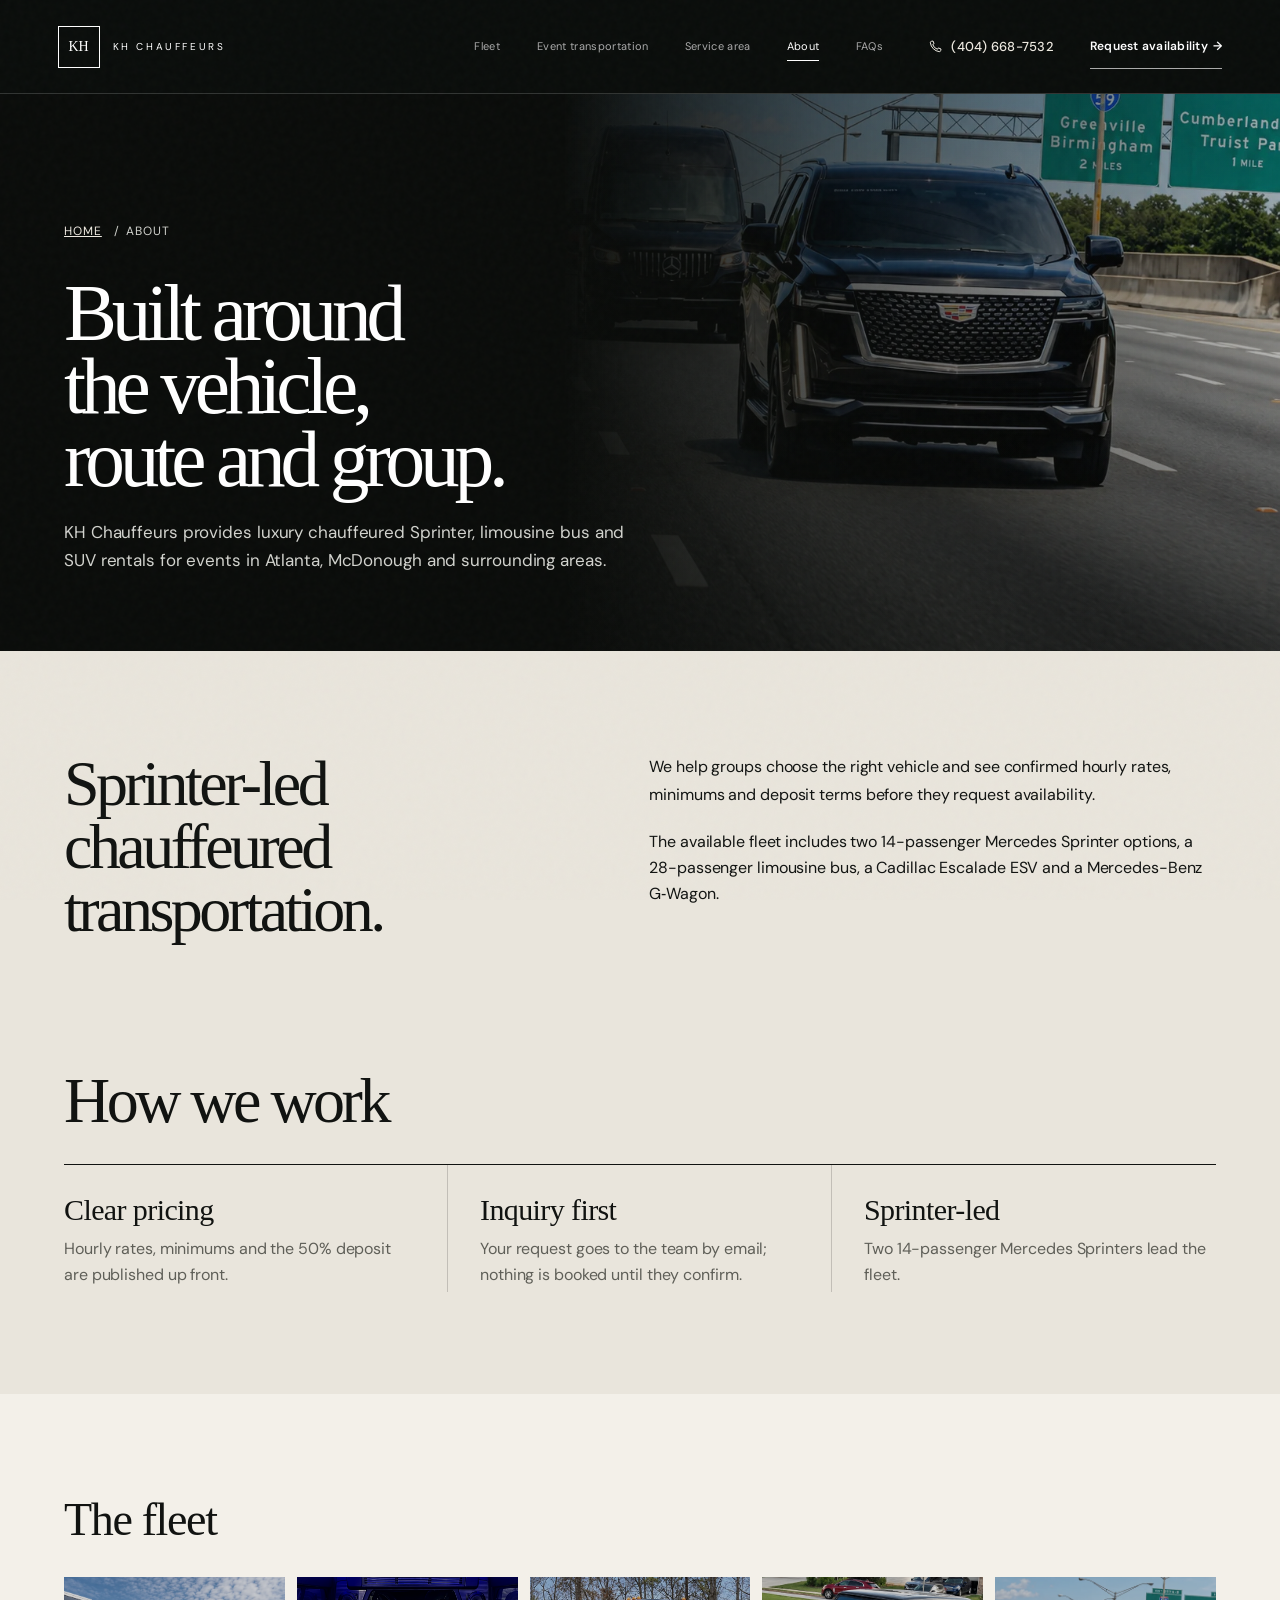
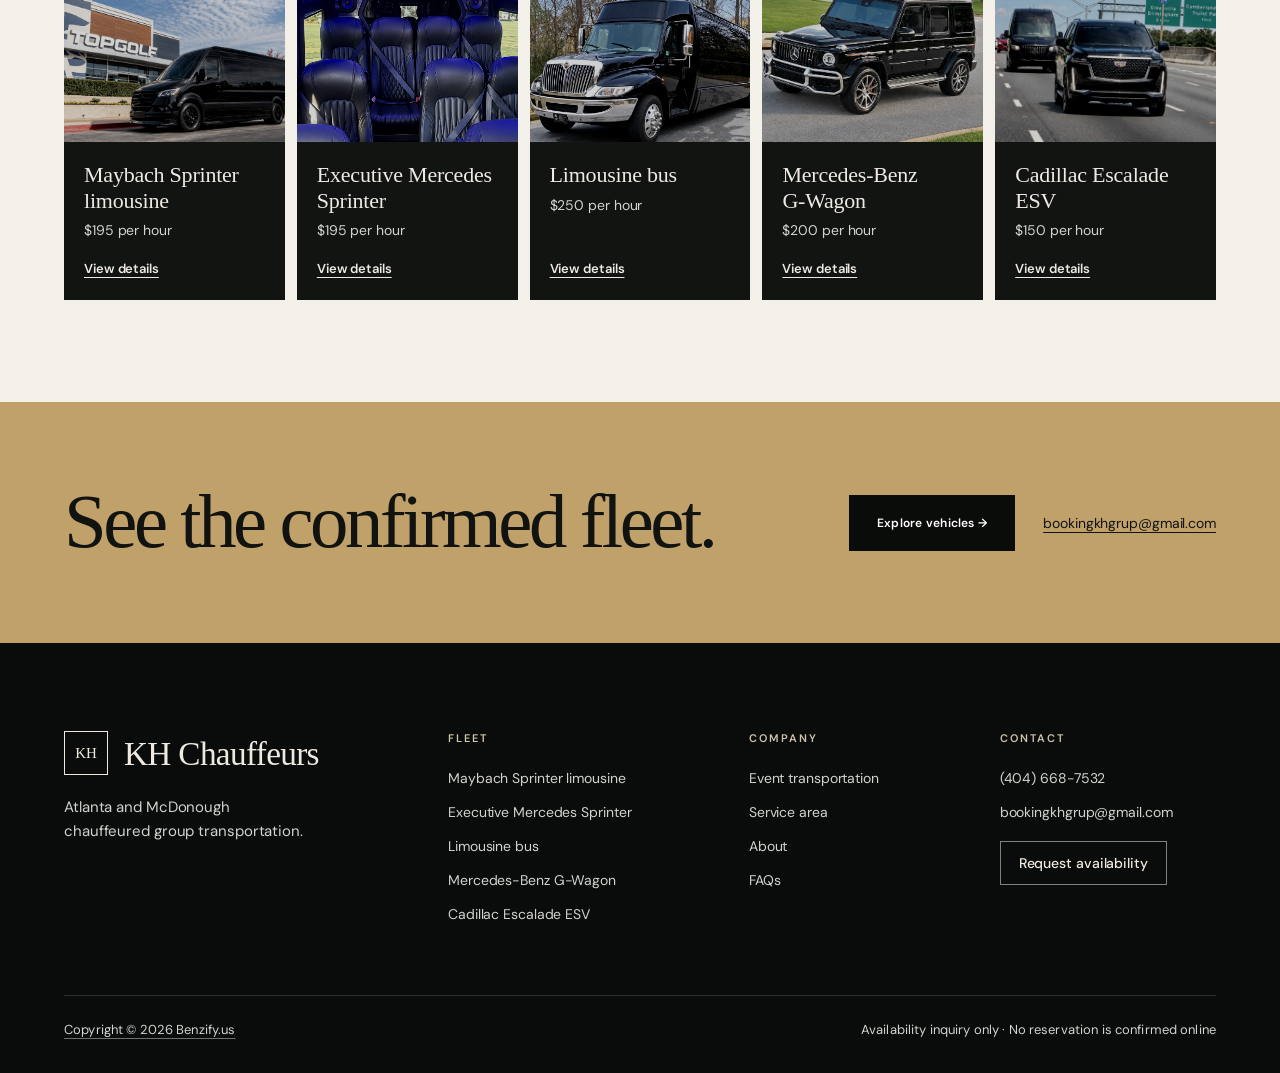
==== commit 1cb6534c: "Add call buttons and n8n lead tracking for calls and form fills - Call buttons for (404) 668-7532 in" ====
--- a/about.html
+++ b/about.html
@@ -1,4 +1,4 @@
-<!doctype html><html lang="en"><head><meta charset="utf-8"><meta name="viewport" content="width=device-width,initial-scale=1,viewport-fit=cover"><script>document.documentElement.classList.add("js")</script><title>About KH Chauffeurs | Atlanta & McDonough</title><meta name="description" content="Learn what is confirmed about KH Chauffeurs and its luxury chauffeured fleet serving Atlanta and McDonough."><link rel="canonical" href="https://khchauffeur.com/about.html"><link rel="icon" href="data:,"><link rel="preload" as="image" href="assets/escalade-enhanced.webp" fetchpriority="high"><link rel="preconnect" href="https://fonts.googleapis.com"><link rel="preconnect" href="https://fonts.gstatic.com" crossorigin><link href="https://fonts.googleapis.com/css2?family=DM+Sans:wght@400;500;600&display=swap" rel="stylesheet"><link rel="stylesheet" href="styles.css"><link rel="stylesheet" href="premium.css"></head><body class="page-about"><a class="skip-link" href="#main">Skip to content</a><header class="site-header"><a class="brand" href="index.html" aria-label="KH Chauffeurs home"><img class="brand-logo" src="assets/kh-chauffeur-logo.webp" alt="KH Chauffeurs" width="408" height="357" decoding="async"></a><button class="menu-button" type="button" data-menu-button aria-expanded="false" aria-controls="site-nav" aria-label="Open menu"><svg class="menu-icon" viewBox="0 0 24 24" width="22" height="22" aria-hidden="true" focusable="false"><path d="M3 7h18M3 12h18M3 17h18" fill="none" stroke="currentColor" stroke-width="1.5"/></svg></button><nav class="main-nav" id="site-nav" data-nav aria-label="Main navigation"><a href="fleet.html">Fleet</a><a href="events.html">Event transportation</a><a href="service-area.html">Service area</a><a href="about.html" aria-current="page">About</a><a href="faqs.html">FAQs</a></nav><a class="nav-cta" href="request.html"><span class="nav-cta-full">Request availability</span><span class="nav-cta-short" aria-hidden="true">Request</span><span class="nav-cta-arrow" aria-hidden="true"> →</span></a></header><main id="main">
+<!doctype html><html lang="en"><head><meta charset="utf-8"><meta name="viewport" content="width=device-width,initial-scale=1,viewport-fit=cover"><script>document.documentElement.classList.add("js")</script><title>About KH Chauffeurs | Atlanta & McDonough</title><meta name="description" content="Learn what is confirmed about KH Chauffeurs and its luxury chauffeured fleet serving Atlanta and McDonough."><link rel="canonical" href="https://khchauffeur.com/about.html"><link rel="icon" href="data:,"><link rel="preload" as="image" href="assets/escalade-enhanced.webp" fetchpriority="high"><link rel="preconnect" href="https://fonts.googleapis.com"><link rel="preconnect" href="https://fonts.gstatic.com" crossorigin><link href="https://fonts.googleapis.com/css2?family=DM+Sans:wght@400;500;600&display=swap" rel="stylesheet"><link rel="stylesheet" href="styles.css"><link rel="stylesheet" href="premium.css"></head><body class="page-about"><a class="skip-link" href="#main">Skip to content</a><header class="site-header"><a class="brand" href="index.html" aria-label="KH Chauffeurs home"><span class="brand-mark" aria-hidden="true">KH</span><span aria-hidden="true">KH CHAUFFEURS</span></a><button class="menu-button" type="button" data-menu-button aria-expanded="false" aria-controls="site-nav" aria-label="Open menu"><svg class="menu-icon" viewBox="0 0 24 24" width="22" height="22" aria-hidden="true" focusable="false"><path d="M3 7h18M3 12h18M3 17h18" fill="none" stroke="currentColor" stroke-width="1.5"/></svg></button><nav class="main-nav" id="site-nav" data-nav aria-label="Main navigation"><a href="fleet.html">Fleet</a><a href="events.html">Event transportation</a><a href="service-area.html">Service area</a><a href="about.html" aria-current="page">About</a><a href="faqs.html">FAQs</a></nav><a class="nav-call" href="tel:+14046687532" data-call-location="header" aria-label="Call KH Chauffeurs at (404) 668-7532"><svg class="call-icon" viewBox="0 0 24 24" width="16" height="16" aria-hidden="true" focusable="false"><path d="M6.6 3.5 9 3l1.6 4-2 1.3a11 11 0 0 0 7.1 7.1l1.3-2 4 1.6-.5 2.4a2 2 0 0 1-2 1.6A15.5 15.5 0 0 1 5 5.5a2 2 0 0 1 1.6-2Z" fill="none" stroke="currentColor" stroke-width="1.5" stroke-linejoin="round"/></svg><span class="nav-call-number" aria-hidden="true">(404) 668-7532</span></a><a class="nav-cta" href="request.html"><span class="nav-cta-full">Request availability</span><span class="nav-cta-short" aria-hidden="true">Request</span><span class="nav-cta-arrow" aria-hidden="true"> →</span></a></header><main id="main">
 
 <section class="page-hero photo-hero photo-hero--right hero-fade" style="--hero-image:url('assets/escalade-enhanced.webp');--hero-position:right 86%;--hero-mobile-position:center 74%" aria-labelledby="about-title"><div class="container"><nav class="breadcrumbs" aria-label="Breadcrumb"><ol><li><a href="index.html">Home</a></li><li aria-current="page">About</li></ol></nav><h1 id="about-title">Built around the vehicle, route and group.</h1><p class="hero-copy">KH Chauffeurs provides luxury chauffeured Sprinter, limousine bus and SUV rentals for events in Atlanta, McDonough and surrounding areas.</p></div></section>
 
@@ -8,11 +8,11 @@
 
 <section class="vp-others ab-fleet" aria-labelledby="others-title"><div class="container"><h2 class="vp-section-title reveal" id="others-title">The fleet</h2><ul class="vp-others-grid ab-fleet-grid reveal-stagger" data-others>
 <li class="vp-other" data-vehicle="maybach-sprinter"><a class="photo-zoom" href="maybach-sprinter.html"><img src="assets/sprinter-exterior-enhanced.webp" alt="" width="1672" height="941" loading="lazy" decoding="async"><span class="vp-other-name">Maybach Sprinter limousine</span><span class="vp-other-rate"><span data-field="rate">$195</span> per hour</span><span class="vp-other-cta">View details</span></a></li>
-<li class="vp-other" data-vehicle="executive-sprinter"><a class="photo-zoom" href="executive-sprinter.html"><img src="assets/executive-sprinter.webp" alt="" width="1080" height="1351" loading="lazy" decoding="async"><span class="vp-other-name">Executive Mercedes Sprinter</span><span class="vp-other-rate"><span data-field="rate">$195</span> per hour</span><span class="vp-other-cta">View details</span></a></li>
+<li class="vp-other" data-vehicle="executive-sprinter"><a class="photo-zoom" href="executive-sprinter.html"><img src="assets/sprinter-interior-enhanced.webp" alt="" width="851" height="1847" loading="lazy" decoding="async"><span class="vp-other-name">Executive Mercedes Sprinter</span><span class="vp-other-rate"><span data-field="rate">$195</span> per hour</span><span class="vp-other-cta">View details</span></a></li>
 <li class="vp-other" data-vehicle="limo-bus"><a class="photo-zoom" href="limo-bus.html"><img src="assets/limo-bus-exterior.webp" alt="" width="918" height="612" loading="lazy" decoding="async"><span class="vp-other-name">Limousine bus</span><span class="vp-other-rate"><span data-field="rate">$250</span> per hour</span><span class="vp-other-cta">View details</span></a></li>
 <li class="vp-other" data-vehicle="g-wagon"><a class="photo-zoom" href="g-wagon.html"><img src="assets/g-wagon-enhanced.webp" alt="" width="1214" height="1295" loading="lazy" decoding="async"><span class="vp-other-name">Mercedes&#8209;Benz G&#8209;Wagon</span><span class="vp-other-rate"><span data-field="rate">$200</span> per hour</span><span class="vp-other-cta">View details</span></a></li>
 <li class="vp-other" data-vehicle="escalade-esv"><a class="photo-zoom" href="escalade.html"><img src="assets/escalade-enhanced.webp" alt="" width="946" height="1662" loading="lazy" decoding="async"><span class="vp-other-name">Cadillac Escalade ESV</span><span class="vp-other-rate"><span data-field="rate">$150</span> per hour</span><span class="vp-other-cta">View details</span></a></li>
 </ul></div></section>
 
 <section class="cta-band hm-cta" aria-labelledby="cta-title"><div class="container"><h2 class="reveal" id="cta-title">See the confirmed fleet.</h2><div class="fleet-cta-actions reveal"><a class="button button-dark" href="fleet.html">Explore vehicles →</a><a class="fleet-cta-email" href="mailto:bookingkhgrup@gmail.com">bookingkhgrup@gmail.com</a></div></div></section>
-</main><footer class="footer site-footer"><div class="container"><div class="footer-grid"><div class="footer-brand"><p class="footer-name"><a class="footer-home" href="index.html"><img class="brand-logo" src="assets/kh-chauffeur-logo.webp" alt="KH Chauffeurs" width="408" height="357" decoding="async"></a></p><p class="footer-tagline">Atlanta and McDonough chauffeured group transportation.</p></div><nav class="footer-col" aria-labelledby="footer-fleet"><h2 class="footer-heading" id="footer-fleet">Fleet</h2><ul><li><a href="maybach-sprinter.html">Maybach Sprinter limousine</a></li><li><a href="executive-sprinter.html">Executive Mercedes Sprinter</a></li><li><a href="limo-bus.html">Limousine bus</a></li><li><a href="g-wagon.html">Mercedes-Benz G-Wagon</a></li><li><a href="escalade.html">Cadillac Escalade ESV</a></li></ul></nav><nav class="footer-col" aria-labelledby="footer-company"><h2 class="footer-heading" id="footer-company">Company</h2><ul><li><a href="events.html">Event transportation</a></li><li><a href="service-area.html">Service area</a></li><li><a href="about.html">About</a></li><li><a href="faqs.html">FAQs</a></li></ul></nav><nav class="footer-col" aria-labelledby="footer-contact"><h2 class="footer-heading" id="footer-contact">Contact</h2><ul><li><a href="mailto:bookingkhgrup@gmail.com">bookingkhgrup@gmail.com</a></li><li><a class="footer-cta" href="request.html">Request availability</a></li></ul></nav></div><div class="footer-bottom"><p><a class="footer-credit" href="https://benzify.us/">Copyright © 2026 Benzify.us</a></p><p>Availability inquiry only · No reservation is confirmed online</p></div></div></footer><script src="data.js"></script><script src="script.js"></script><script src="vehicle.js"></script></body></html>
+</main><footer class="footer site-footer"><div class="container"><div class="footer-grid"><div class="footer-brand"><p class="footer-name"><a class="footer-home" href="index.html"><span class="brand-mark" aria-hidden="true">KH</span>KH Chauffeurs</a></p><p class="footer-tagline">Atlanta and McDonough chauffeured group transportation.</p></div><nav class="footer-col" aria-labelledby="footer-fleet"><h2 class="footer-heading" id="footer-fleet">Fleet</h2><ul><li><a href="maybach-sprinter.html">Maybach Sprinter limousine</a></li><li><a href="executive-sprinter.html">Executive Mercedes Sprinter</a></li><li><a href="limo-bus.html">Limousine bus</a></li><li><a href="g-wagon.html">Mercedes-Benz G-Wagon</a></li><li><a href="escalade.html">Cadillac Escalade ESV</a></li></ul></nav><nav class="footer-col" aria-labelledby="footer-company"><h2 class="footer-heading" id="footer-company">Company</h2><ul><li><a href="events.html">Event transportation</a></li><li><a href="service-area.html">Service area</a></li><li><a href="about.html">About</a></li><li><a href="faqs.html">FAQs</a></li></ul></nav><nav class="footer-col" aria-labelledby="footer-contact"><h2 class="footer-heading" id="footer-contact">Contact</h2><ul><li><a href="tel:+14046687532" data-call-location="footer">(404) 668-7532</a></li><li><a href="mailto:bookingkhgrup@gmail.com">bookingkhgrup@gmail.com</a></li><li><a class="footer-cta" href="request.html">Request availability</a></li></ul></nav></div><div class="footer-bottom"><p><a class="footer-credit" href="https://benzify.us/">Copyright © 2026 Benzify.us</a></p><p>Availability inquiry only · No reservation is confirmed online</p></div></div></footer><div class="mobile-cta-bar"><a class="mobile-cta-call" href="tel:+14046687532" data-call-location="mobile-bar" aria-label="Call KH Chauffeurs at (404) 668-7532"><svg class="call-icon" viewBox="0 0 24 24" width="16" height="16" aria-hidden="true" focusable="false"><path d="M6.6 3.5 9 3l1.6 4-2 1.3a11 11 0 0 0 7.1 7.1l1.3-2 4 1.6-.5 2.4a2 2 0 0 1-2 1.6A15.5 15.5 0 0 1 5 5.5a2 2 0 0 1 1.6-2Z" fill="none" stroke="currentColor" stroke-width="1.5" stroke-linejoin="round"/></svg><span aria-hidden="true">Call (404) 668-7532</span></a><a class="mobile-cta-request" href="request.html">Request availability</a></div><script src="data.js"></script><script src="tracking.js"></script><script src="script.js"></script><script src="vehicle.js"></script></body></html>
--- a/premium.css
+++ b/premium.css
@@ -27,9 +27,9 @@
 .fleet-card img[src$="escalade-enhanced.webp"]{object-position:center 76%}
 
 /* Executive Sprinter and Escalade pages: both photos are tall. Fit them to the hero instead of letting them set the hero's height. */
-.vehicle-hero img[src$="executive-sprinter.webp"]{object-position:center 38%}
+.vehicle-hero img[src$="sprinter-interior-enhanced.webp"]{object-position:center 38%}
 .vehicle-hero img[src$="escalade-enhanced.webp"]{object-position:center 78%}
-@media(min-width:901px){.vehicle-hero img[src$="executive-sprinter.webp"],.vehicle-hero img[src$="escalade-enhanced.webp"]{height:0;min-height:100%}}
+@media(min-width:901px){.vehicle-hero img[src$="sprinter-interior-enhanced.webp"],.vehicle-hero img[src$="escalade-enhanced.webp"]{height:0;min-height:100%}}
 
 /* Text for screen readers only. */
 .sr-only{position:absolute;width:1px;height:1px;padding:0;margin:-1px;overflow:hidden;clip:rect(0 0 0 0);white-space:nowrap;border:0}
@@ -166,7 +166,7 @@
 .fleet-row-media{position:relative;margin:0}
 .fleet-row-media img{width:100%;height:auto;aspect-ratio:3/2;object-fit:cover;filter:saturate(.72) brightness(.86) contrast(1.05);background:var(--night);transition:opacity .3s ease,filter .3s ease}
 #maybach-sprinter .fleet-row-media img{object-position:80% center}
-#executive-sprinter .fleet-row-media img{object-position:center 45%}
+#executive-sprinter .fleet-row-media img{object-position:center 30%}
 #g-wagon .fleet-row-media img{object-position:center 12%}
 #escalade-esv .fleet-row-media img{object-position:center 75%}
 .fleet-caption{position:absolute;left:0;bottom:0;padding:8px 12px;background:rgba(10,12,10,.8);color:#eeeae1;font:500 12px/1.4 var(--sans);letter-spacing:.04em}
@@ -297,7 +297,7 @@
 .vp-photo{position:relative;margin:0}
 .vp-photo img{width:100%;height:auto;aspect-ratio:4/3;object-fit:cover;filter:saturate(.75) brightness(.88) contrast(1.04);background:var(--night)}
 .vp-photo img[src$="sprinter-exterior-enhanced.webp"]{object-position:74% center}
-.vp-photo img[src$="executive-sprinter.webp"]{object-position:center 32%}
+.vp-photo img[src$="sprinter-interior-enhanced.webp"]{object-position:center 32%}
 /* Pages without a gallery (one photo): keep the paper / linen alternation. */
 .vp-overview + .vp-pricing{background:var(--paper)}
 .vp-overview + .vp-pricing + .vp-others{background:var(--cream)}
@@ -342,7 +342,7 @@
 .vp-other a{display:flex;flex-direction:column;height:100%;background:#111411;color:#eeeae3;text-decoration:none}
 .vp-other img{width:100%;height:auto;aspect-ratio:4/3;object-fit:cover;filter:saturate(.68) brightness(.8) contrast(1.06);transition:filter .6s ease}
 .vp-other a:hover img{filter:saturate(.82) brightness(.9)}
-.vp-other img[src$="executive-sprinter.webp"]{object-position:center 30%}
+.vp-other img[src$="sprinter-interior-enhanced.webp"]{object-position:center 30%}
 .vp-other img[src$="limo-bus-exterior.webp"]{object-position:12% center}
 .vp-other img[src$="g-wagon-enhanced.webp"]{object-position:center 12%}
 .vp-other img[src$="escalade-enhanced.webp"]{object-position:center 76%}
@@ -387,7 +387,7 @@
 .page-request .rq-hero :focus-visible{outline-color:#d5ad62}
 
 /* Compact hero over the Sprinter cabin photo, with the fleet page's dark overlay. */
-.rq-hero{position:relative;min-height:clamp(420px,36vw,520px);padding:clamp(96px,9vw,128px) 0 clamp(56px,6vw,80px);background:linear-gradient(90deg,#0b0e0c 0%,#0b0e0c 46%,rgba(11,14,12,.72) 66%,rgba(11,14,12,.32) 100%),linear-gradient(0deg,rgba(11,14,12,.6),transparent 50%),url('assets/executive-sprinter.webp') right 26%/58% auto no-repeat #0b0e0c}
+.rq-hero{position:relative;min-height:clamp(420px,36vw,520px);padding:clamp(96px,9vw,128px) 0 clamp(56px,6vw,80px);background:linear-gradient(90deg,#0b0e0c 0%,#0b0e0c 46%,rgba(11,14,12,.72) 66%,rgba(11,14,12,.32) 100%),linear-gradient(0deg,rgba(11,14,12,.6),transparent 50%),url('assets/sprinter-interior-enhanced.webp') right 26%/58% auto no-repeat #0b0e0c}
 .rq-hero .breadcrumbs{margin:0;font-size:12px;color:#d2d3ce}
 .rq-hero .breadcrumbs ol{display:flex;flex-wrap:wrap;align-items:center;gap:0 .5em;margin:0;padding:0;list-style:none}
 .rq-hero .breadcrumbs li+li:before{content:"/";margin-right:.5em}
@@ -439,7 +439,7 @@
 .rq-aside{position:static}
 }
 @media(max-width:600px){
-.rq-hero{min-height:0;padding:72px 0 64px;background:linear-gradient(90deg,rgba(11,14,12,.9),rgba(11,14,12,.7)),linear-gradient(0deg,rgba(11,14,12,.8),transparent 60%),url('assets/executive-sprinter.webp') center 24%/cover #0b0e0c}
+.rq-hero{min-height:0;padding:72px 0 64px;background:linear-gradient(90deg,rgba(11,14,12,.9),rgba(11,14,12,.7)),linear-gradient(0deg,rgba(11,14,12,.8),transparent 60%),url('assets/sprinter-interior-enhanced.webp') center 24%/cover #0b0e0c}
 .rq-hero h1{margin:20px 0 18px;font-size:clamp(42px,12vw,54px)}
 .rq-hero .hero-copy{font-size:16px}
 .page-request .form-grid{grid-template-columns:1fr;gap:18px}
@@ -961,58 +961,29 @@
 .fleet-table tbody tr:hover{border-color:var(--ink)}
 }
 
-/* Executive Sprinter cabin photo (portrait): centre the crop on the seats and starlight ceiling in wide frames. */
-.vehicle-hero img[src$="executive-sprinter.webp"],.vp-hero-media img[src$="executive-sprinter.webp"],.vp-photo img[src$="executive-sprinter.webp"]{object-position:center 45%}
-.vp-other img[src$="executive-sprinter.webp"]{object-position:center 40%}
-
-/* ---------- Vehicle gallery carousel (vehicle pages, built by gallery.js) ---------- */
-.vg{padding:clamp(64px,8vw,112px) 0;background:var(--night);color:var(--bone)}
-.vg-head{display:flex;align-items:end;justify-content:space-between;gap:24px 40px;flex-wrap:wrap;margin-bottom:clamp(28px,3.5vw,44px)}
-.vg-head h2{font:400 clamp(34px,4.4vw,56px)/1.05 var(--serif);letter-spacing:-.03em;margin:10px 0 0}
-.vg-arrow:focus-visible,.vg-dot:focus-visible,.vg-body:focus-visible{outline:2px solid var(--gold);outline-offset:3px}
-.vg-body{display:grid;grid-template-columns:minmax(0,1.55fr) minmax(0,1fr);gap:clamp(28px,4vw,64px);align-items:center;border-radius:12px}
-.vg-stage{position:relative;aspect-ratio:4/3;border-radius:12px;overflow:hidden;background:#050605;touch-action:pan-y;box-shadow:0 24px 60px -28px rgba(0,0,0,.7)}
-.vg-slide{position:absolute;inset:0;margin:0;overflow:hidden;background:#050605;opacity:0;z-index:1;visibility:hidden}
-.vg-slide::before{content:"";position:absolute;inset:-40px;background:var(--vg-bg) center/cover no-repeat;filter:blur(32px) brightness(.55) saturate(1.1)}
-.vg-slide img{position:relative;display:block;width:100%;height:100%;object-fit:contain;object-position:center}
-.vg-slide.is-active{opacity:1;z-index:2;visibility:visible}
-.vg-slide.is-incoming{z-index:3;visibility:visible}
-.js .vg-slide{transition:opacity .5s cubic-bezier(.4,0,.2,1)}
-.vg-label{position:absolute;left:16px;bottom:16px;z-index:2;font:600 11px var(--sans);letter-spacing:.14em;text-transform:uppercase;color:#fff;background:rgba(10,12,10,.62);padding:7px 11px;border-radius:999px}
-.vg-info{display:flex;flex-direction:column;gap:clamp(24px,3vw,36px)}
-.vg-panel h3{font:400 clamp(28px,3vw,40px)/1.1 var(--serif);letter-spacing:-.02em;margin:0 0 14px}
-.vg-panel p{color:var(--mist);margin:0 0 14px;max-width:46ch}
-.vg-panel .vg-meta{color:var(--champagne);font-size:14px;letter-spacing:.02em}
-.vg-links{display:flex;align-items:center;flex-wrap:wrap;gap:14px 24px;margin-top:22px}
-.vg-link{color:#fff;text-decoration:none;border-bottom:1px solid rgba(255,255,255,.5);padding-bottom:2px;font-size:14px;transition:border-color .3s ease}
-.vg-link:hover{border-color:var(--gold)}
-.vg-controls{display:flex;align-items:center;gap:14px;padding-top:22px;border-top:1px solid rgba(255,255,255,.14)}
-.vg-arrow{appearance:none;display:grid;place-items:center;width:46px;height:46px;border-radius:50%;border:1px solid rgba(255,255,255,.35);background:transparent;color:#fff;cursor:pointer;transition:background-color .3s ease,border-color .3s ease,color .3s ease}
-.vg-arrow:hover{background:var(--gold);border-color:var(--gold);color:var(--ink)}
-.vg-dots{display:flex;align-items:center;gap:6px;min-width:0;flex:0 1 auto}
-.vg-dot{appearance:none;border:0;padding:0;flex:0 1 22px;min-width:4px;width:22px;height:4px;border-radius:4px;background:rgba(255,255,255,.28);cursor:pointer;position:relative;transition:width .4s ease,background-color .4s ease}
-.vg-dot::after{content:"";position:absolute;inset:-14px -3px}
-.vg-dot.is-active{width:40px;flex-basis:40px;background:var(--gold)}
-.vg-count{margin-left:auto;white-space:nowrap;flex:none;font-size:13px;letter-spacing:.08em;color:var(--mist);font-variant-numeric:tabular-nums}
-@media(max-width:900px){.vg-body{grid-template-columns:minmax(0,1fr);gap:28px}}
-@media(max-width:700px){
-  .vg-head{align-items:flex-start}
-  .vg-stage{aspect-ratio:4/5;border-radius:10px}
-  .vg-links .button{width:100%}
-}
-@media(prefers-reduced-motion:reduce){.js .vg-slide,.vg-dot,.vg-arrow{transition:none}}
-/* Gallery sits on a dark band: the vehicle page default (ink) focus ring would be invisible here. */
-.page-vehicle .vg :focus-visible{outline-color:var(--gold)}
-/* No script: the section keeps its plain photo grid. */
-.vg-fallback .vp-gallery-grid{display:grid;grid-template-columns:repeat(auto-fit,minmax(240px,1fr));gap:12px}
-.vg-fallback .vp-photo img{border-radius:10px}
-
-/* ---------- KH Chauffeurs logo (header and footer image) ---------- */
-/* The logo file has a solid black background; "screen" blending lets the dark header/footer show through it, so no box edge appears. */
-.brand-logo{display:block;width:auto;max-width:none;object-fit:contain;mix-blend-mode:screen}
-.brand{align-items:center;gap:0}
-.brand .brand-logo{height:78px}
-.site-footer .footer-home{gap:0}
-.site-footer .footer-home .brand-logo{height:96px}
-@media(max-width:900px){.brand .brand-logo{height:64px}.site-footer .footer-home .brand-logo{height:88px}}
-@media(max-width:600px){.brand .brand-logo{height:58px}}
+/* ---------- Call buttons (all pages) ---------- */
+.call-icon{display:block;flex:none}
+.nav-call{display:inline-flex;align-items:center;gap:8px;min-height:44px;color:#eeeae1;font:500 13px var(--sans);letter-spacing:.02em;text-decoration:none;white-space:nowrap}
+.nav-call:hover .nav-call-number{text-decoration:underline;text-underline-offset:.3em}
+@media(max-width:1100px) and (min-width:901px){
+.nav-call-number{display:none}
+}
+@media(max-width:900px){
+.nav-call{justify-content:center;width:44px;height:44px;margin-left:10px;border:1px solid rgba(255,255,255,.24)}
+.nav-call-number{display:none}
+}
+@media(max-width:400px){
+.nav-call{margin-left:8px}
+}
+
+.rq-aside .rq-call{margin-bottom:4px}
+
+/* Fixed call / request bar on phones. */
+.mobile-cta-bar{display:none}
+@media(max-width:600px){
+.mobile-cta-bar{position:fixed;left:0;right:0;bottom:0;z-index:60;display:flex;gap:10px;padding:10px 16px calc(10px + env(safe-area-inset-bottom));background:#0a0d0b;border-top:1px solid rgba(255,255,255,.16)}
+.mobile-cta-bar a{flex:1 1 0;display:inline-flex;align-items:center;justify-content:center;gap:8px;min-height:48px;padding:0 12px;font:600 14px var(--sans);text-decoration:none;white-space:nowrap}
+.mobile-cta-call{background:#eeeae1;color:var(--night)}
+.mobile-cta-request{border:1px solid rgba(255,255,255,.48);color:#eeeae1}
+body{padding-bottom:calc(69px + env(safe-area-inset-bottom))}
+}
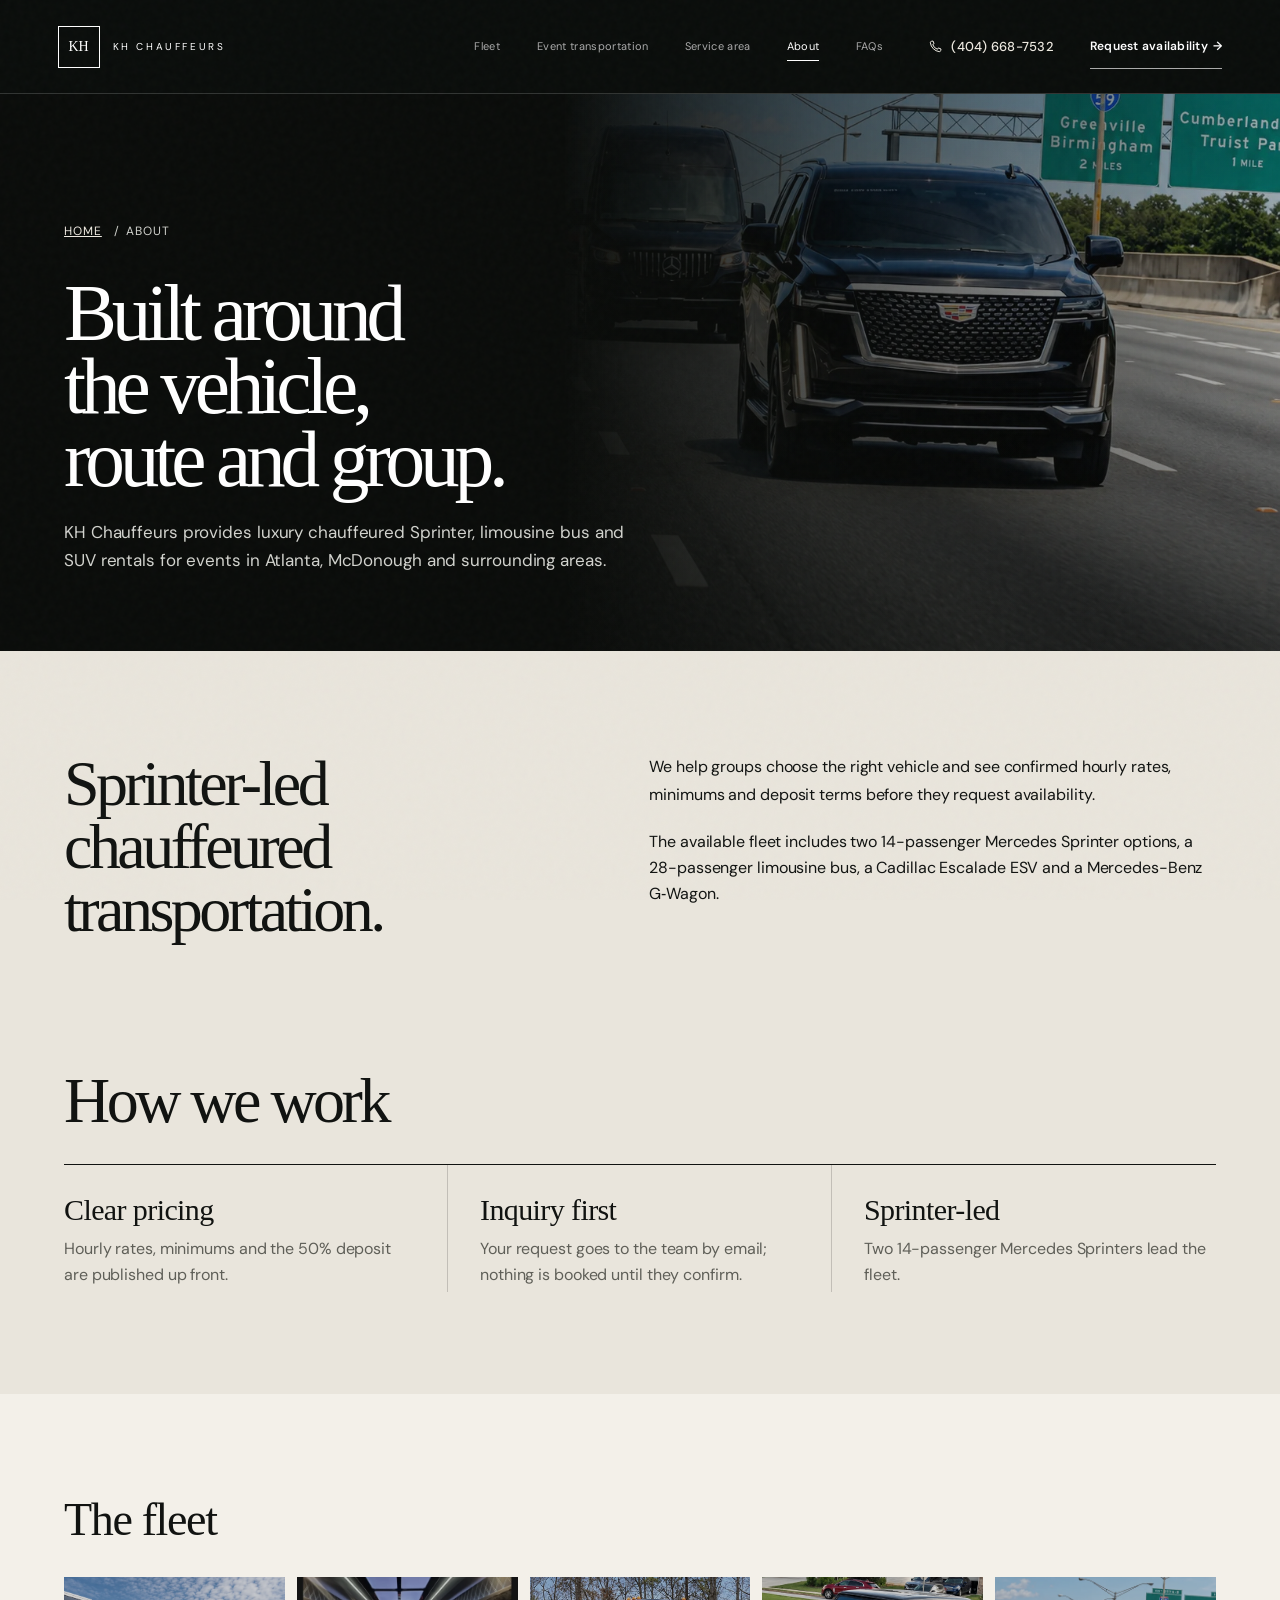
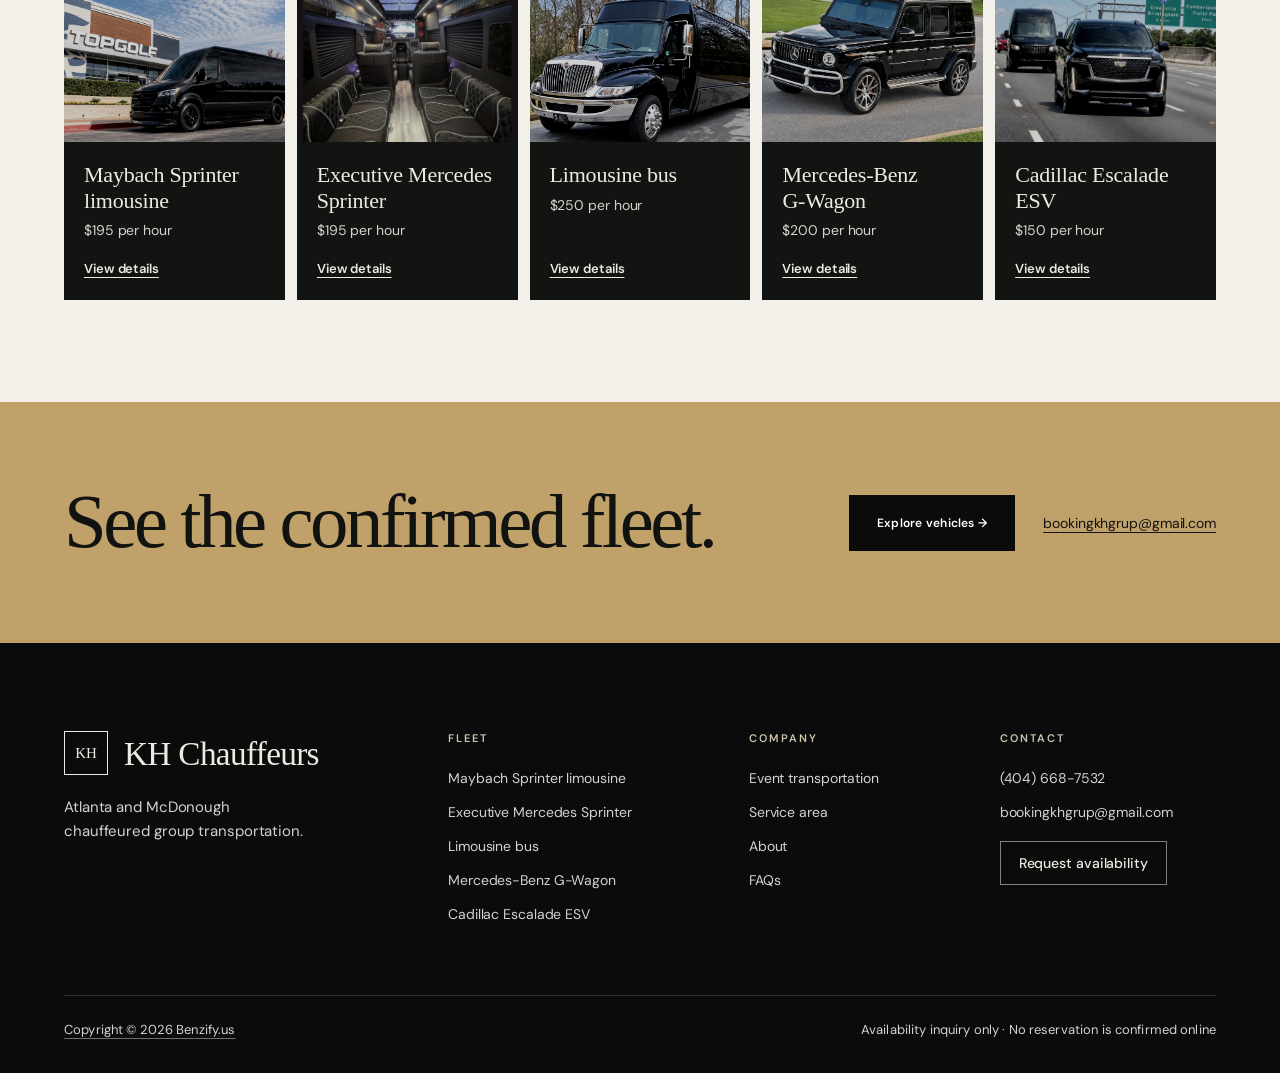
==== commit 048d8228: "Merge remote-tracking branch 'origin/main' into kinza/vehicle-photo-carousels # Conflicts: #	executi" ====
--- a/about.html
+++ b/about.html
@@ -1,4 +1,4 @@
-<!doctype html><html lang="en"><head><meta charset="utf-8"><meta name="viewport" content="width=device-width,initial-scale=1,viewport-fit=cover"><script>document.documentElement.classList.add("js")</script><title>About KH Chauffeurs | Atlanta & McDonough</title><meta name="description" content="Learn what is confirmed about KH Chauffeurs and its luxury chauffeured fleet serving Atlanta and McDonough."><link rel="canonical" href="https://khchauffeur.com/about.html"><link rel="icon" href="data:,"><link rel="preload" as="image" href="assets/escalade-enhanced.webp" fetchpriority="high"><link rel="preconnect" href="https://fonts.googleapis.com"><link rel="preconnect" href="https://fonts.gstatic.com" crossorigin><link href="https://fonts.googleapis.com/css2?family=DM+Sans:wght@400;500;600&display=swap" rel="stylesheet"><link rel="stylesheet" href="styles.css"><link rel="stylesheet" href="premium.css"></head><body class="page-about"><a class="skip-link" href="#main">Skip to content</a><header class="site-header"><a class="brand" href="index.html" aria-label="KH Chauffeurs home"><span class="brand-mark" aria-hidden="true">KH</span><span aria-hidden="true">KH CHAUFFEURS</span></a><button class="menu-button" type="button" data-menu-button aria-expanded="false" aria-controls="site-nav" aria-label="Open menu"><svg class="menu-icon" viewBox="0 0 24 24" width="22" height="22" aria-hidden="true" focusable="false"><path d="M3 7h18M3 12h18M3 17h18" fill="none" stroke="currentColor" stroke-width="1.5"/></svg></button><nav class="main-nav" id="site-nav" data-nav aria-label="Main navigation"><a href="fleet.html">Fleet</a><a href="events.html">Event transportation</a><a href="service-area.html">Service area</a><a href="about.html" aria-current="page">About</a><a href="faqs.html">FAQs</a></nav><a class="nav-call" href="tel:+14046687532" data-call-location="header" aria-label="Call KH Chauffeurs at (404) 668-7532"><svg class="call-icon" viewBox="0 0 24 24" width="16" height="16" aria-hidden="true" focusable="false"><path d="M6.6 3.5 9 3l1.6 4-2 1.3a11 11 0 0 0 7.1 7.1l1.3-2 4 1.6-.5 2.4a2 2 0 0 1-2 1.6A15.5 15.5 0 0 1 5 5.5a2 2 0 0 1 1.6-2Z" fill="none" stroke="currentColor" stroke-width="1.5" stroke-linejoin="round"/></svg><span class="nav-call-number" aria-hidden="true">(404) 668-7532</span></a><a class="nav-cta" href="request.html"><span class="nav-cta-full">Request availability</span><span class="nav-cta-short" aria-hidden="true">Request</span><span class="nav-cta-arrow" aria-hidden="true"> →</span></a></header><main id="main">
+<!doctype html><html lang="en"><head><meta charset="utf-8"><meta name="viewport" content="width=device-width,initial-scale=1,viewport-fit=cover"><script>document.documentElement.classList.add("js")</script><title>About KH Chauffeurs | Atlanta & McDonough</title><meta name="description" content="Learn what is confirmed about KH Chauffeurs and its luxury chauffeured fleet serving Atlanta and McDonough."><link rel="canonical" href="https://khchauffeur.com/about.html"><link rel="icon" href="data:,"><link rel="preload" as="image" href="assets/escalade-enhanced.webp" fetchpriority="high"><link rel="preconnect" href="https://fonts.googleapis.com"><link rel="preconnect" href="https://fonts.gstatic.com" crossorigin><link href="https://fonts.googleapis.com/css2?family=DM+Sans:wght@400;500;600&display=swap" rel="stylesheet"><link rel="stylesheet" href="styles.css?v=dev"><link rel="stylesheet" href="premium.css?v=dev"></head><body class="page-about"><a class="skip-link" href="#main">Skip to content</a><header class="site-header"><a class="brand" href="index.html" aria-label="KH Chauffeurs home"><span class="brand-mark" aria-hidden="true">KH</span><span aria-hidden="true">KH CHAUFFEURS</span></a><button class="menu-button" type="button" data-menu-button aria-expanded="false" aria-controls="site-nav" aria-label="Open menu"><svg class="menu-icon" viewBox="0 0 24 24" width="22" height="22" aria-hidden="true" focusable="false"><path d="M3 7h18M3 12h18M3 17h18" fill="none" stroke="currentColor" stroke-width="1.5"/></svg></button><nav class="main-nav" id="site-nav" data-nav aria-label="Main navigation"><a href="fleet.html">Fleet</a><a href="events.html">Event transportation</a><a href="service-area.html">Service area</a><a href="about.html" aria-current="page">About</a><a href="faqs.html">FAQs</a></nav><a class="nav-call" href="tel:+14046687532" data-call-location="header" aria-label="Call KH Chauffeurs at (404) 668-7532"><svg class="call-icon" viewBox="0 0 24 24" width="16" height="16" aria-hidden="true" focusable="false"><path d="M6.6 3.5 9 3l1.6 4-2 1.3a11 11 0 0 0 7.1 7.1l1.3-2 4 1.6-.5 2.4a2 2 0 0 1-2 1.6A15.5 15.5 0 0 1 5 5.5a2 2 0 0 1 1.6-2Z" fill="none" stroke="currentColor" stroke-width="1.5" stroke-linejoin="round"/></svg><span class="nav-call-number" aria-hidden="true">(404) 668-7532</span></a><a class="nav-cta" href="request.html"><span class="nav-cta-full">Request availability</span><span class="nav-cta-short" aria-hidden="true">Request</span><span class="nav-cta-arrow" aria-hidden="true"> →</span></a></header><main id="main">
 
 <section class="page-hero photo-hero photo-hero--right hero-fade" style="--hero-image:url('assets/escalade-enhanced.webp');--hero-position:right 86%;--hero-mobile-position:center 74%" aria-labelledby="about-title"><div class="container"><nav class="breadcrumbs" aria-label="Breadcrumb"><ol><li><a href="index.html">Home</a></li><li aria-current="page">About</li></ol></nav><h1 id="about-title">Built around the vehicle, route and group.</h1><p class="hero-copy">KH Chauffeurs provides luxury chauffeured Sprinter, limousine bus and SUV rentals for events in Atlanta, McDonough and surrounding areas.</p></div></section>
 
@@ -8,11 +8,11 @@
 
 <section class="vp-others ab-fleet" aria-labelledby="others-title"><div class="container"><h2 class="vp-section-title reveal" id="others-title">The fleet</h2><ul class="vp-others-grid ab-fleet-grid reveal-stagger" data-others>
 <li class="vp-other" data-vehicle="maybach-sprinter"><a class="photo-zoom" href="maybach-sprinter.html"><img src="assets/sprinter-exterior-enhanced.webp" alt="" width="1672" height="941" loading="lazy" decoding="async"><span class="vp-other-name">Maybach Sprinter limousine</span><span class="vp-other-rate"><span data-field="rate">$195</span> per hour</span><span class="vp-other-cta">View details</span></a></li>
-<li class="vp-other" data-vehicle="executive-sprinter"><a class="photo-zoom" href="executive-sprinter.html"><img src="assets/sprinter-interior-enhanced.webp" alt="" width="851" height="1847" loading="lazy" decoding="async"><span class="vp-other-name">Executive Mercedes Sprinter</span><span class="vp-other-rate"><span data-field="rate">$195</span> per hour</span><span class="vp-other-cta">View details</span></a></li>
+<li class="vp-other" data-vehicle="executive-sprinter"><a class="photo-zoom" href="executive-sprinter.html"><img src="assets/executive-sprinter.webp" alt="" width="1080" height="1351" loading="lazy" decoding="async"><span class="vp-other-name">Executive Mercedes Sprinter</span><span class="vp-other-rate"><span data-field="rate">$195</span> per hour</span><span class="vp-other-cta">View details</span></a></li>
 <li class="vp-other" data-vehicle="limo-bus"><a class="photo-zoom" href="limo-bus.html"><img src="assets/limo-bus-exterior.webp" alt="" width="918" height="612" loading="lazy" decoding="async"><span class="vp-other-name">Limousine bus</span><span class="vp-other-rate"><span data-field="rate">$250</span> per hour</span><span class="vp-other-cta">View details</span></a></li>
 <li class="vp-other" data-vehicle="g-wagon"><a class="photo-zoom" href="g-wagon.html"><img src="assets/g-wagon-enhanced.webp" alt="" width="1214" height="1295" loading="lazy" decoding="async"><span class="vp-other-name">Mercedes&#8209;Benz G&#8209;Wagon</span><span class="vp-other-rate"><span data-field="rate">$200</span> per hour</span><span class="vp-other-cta">View details</span></a></li>
 <li class="vp-other" data-vehicle="escalade-esv"><a class="photo-zoom" href="escalade.html"><img src="assets/escalade-enhanced.webp" alt="" width="946" height="1662" loading="lazy" decoding="async"><span class="vp-other-name">Cadillac Escalade ESV</span><span class="vp-other-rate"><span data-field="rate">$150</span> per hour</span><span class="vp-other-cta">View details</span></a></li>
 </ul></div></section>
 
 <section class="cta-band hm-cta" aria-labelledby="cta-title"><div class="container"><h2 class="reveal" id="cta-title">See the confirmed fleet.</h2><div class="fleet-cta-actions reveal"><a class="button button-dark" href="fleet.html">Explore vehicles →</a><a class="fleet-cta-email" href="mailto:bookingkhgrup@gmail.com">bookingkhgrup@gmail.com</a></div></div></section>
-</main><footer class="footer site-footer"><div class="container"><div class="footer-grid"><div class="footer-brand"><p class="footer-name"><a class="footer-home" href="index.html"><span class="brand-mark" aria-hidden="true">KH</span>KH Chauffeurs</a></p><p class="footer-tagline">Atlanta and McDonough chauffeured group transportation.</p></div><nav class="footer-col" aria-labelledby="footer-fleet"><h2 class="footer-heading" id="footer-fleet">Fleet</h2><ul><li><a href="maybach-sprinter.html">Maybach Sprinter limousine</a></li><li><a href="executive-sprinter.html">Executive Mercedes Sprinter</a></li><li><a href="limo-bus.html">Limousine bus</a></li><li><a href="g-wagon.html">Mercedes-Benz G-Wagon</a></li><li><a href="escalade.html">Cadillac Escalade ESV</a></li></ul></nav><nav class="footer-col" aria-labelledby="footer-company"><h2 class="footer-heading" id="footer-company">Company</h2><ul><li><a href="events.html">Event transportation</a></li><li><a href="service-area.html">Service area</a></li><li><a href="about.html">About</a></li><li><a href="faqs.html">FAQs</a></li></ul></nav><nav class="footer-col" aria-labelledby="footer-contact"><h2 class="footer-heading" id="footer-contact">Contact</h2><ul><li><a href="tel:+14046687532" data-call-location="footer">(404) 668-7532</a></li><li><a href="mailto:bookingkhgrup@gmail.com">bookingkhgrup@gmail.com</a></li><li><a class="footer-cta" href="request.html">Request availability</a></li></ul></nav></div><div class="footer-bottom"><p><a class="footer-credit" href="https://benzify.us/">Copyright © 2026 Benzify.us</a></p><p>Availability inquiry only · No reservation is confirmed online</p></div></div></footer><div class="mobile-cta-bar"><a class="mobile-cta-call" href="tel:+14046687532" data-call-location="mobile-bar" aria-label="Call KH Chauffeurs at (404) 668-7532"><svg class="call-icon" viewBox="0 0 24 24" width="16" height="16" aria-hidden="true" focusable="false"><path d="M6.6 3.5 9 3l1.6 4-2 1.3a11 11 0 0 0 7.1 7.1l1.3-2 4 1.6-.5 2.4a2 2 0 0 1-2 1.6A15.5 15.5 0 0 1 5 5.5a2 2 0 0 1 1.6-2Z" fill="none" stroke="currentColor" stroke-width="1.5" stroke-linejoin="round"/></svg><span aria-hidden="true">Call (404) 668-7532</span></a><a class="mobile-cta-request" href="request.html">Request availability</a></div><script src="data.js"></script><script src="tracking.js"></script><script src="script.js"></script><script src="vehicle.js"></script></body></html>
+</main><footer class="footer site-footer"><div class="container"><div class="footer-grid"><div class="footer-brand"><p class="footer-name"><a class="footer-home" href="index.html"><span class="brand-mark" aria-hidden="true">KH</span>KH Chauffeurs</a></p><p class="footer-tagline">Atlanta and McDonough chauffeured group transportation.</p></div><nav class="footer-col" aria-labelledby="footer-fleet"><h2 class="footer-heading" id="footer-fleet">Fleet</h2><ul><li><a href="maybach-sprinter.html">Maybach Sprinter limousine</a></li><li><a href="executive-sprinter.html">Executive Mercedes Sprinter</a></li><li><a href="limo-bus.html">Limousine bus</a></li><li><a href="g-wagon.html">Mercedes-Benz G-Wagon</a></li><li><a href="escalade.html">Cadillac Escalade ESV</a></li></ul></nav><nav class="footer-col" aria-labelledby="footer-company"><h2 class="footer-heading" id="footer-company">Company</h2><ul><li><a href="events.html">Event transportation</a></li><li><a href="service-area.html">Service area</a></li><li><a href="about.html">About</a></li><li><a href="faqs.html">FAQs</a></li></ul></nav><nav class="footer-col" aria-labelledby="footer-contact"><h2 class="footer-heading" id="footer-contact">Contact</h2><ul><li><a href="tel:+14046687532" data-call-location="footer">(404) 668-7532</a></li><li><a href="mailto:bookingkhgrup@gmail.com">bookingkhgrup@gmail.com</a></li><li><a class="footer-cta" href="request.html">Request availability</a></li></ul></nav></div><div class="footer-bottom"><p><a class="footer-credit" href="https://benzify.us/">Copyright © 2026 Benzify.us</a></p><p>Availability inquiry only · No reservation is confirmed online</p></div></div></footer><div class="mobile-cta-bar"><a class="mobile-cta-call" href="tel:+14046687532" data-call-location="mobile-bar" aria-label="Call KH Chauffeurs at (404) 668-7532"><svg class="call-icon" viewBox="0 0 24 24" width="16" height="16" aria-hidden="true" focusable="false"><path d="M6.6 3.5 9 3l1.6 4-2 1.3a11 11 0 0 0 7.1 7.1l1.3-2 4 1.6-.5 2.4a2 2 0 0 1-2 1.6A15.5 15.5 0 0 1 5 5.5a2 2 0 0 1 1.6-2Z" fill="none" stroke="currentColor" stroke-width="1.5" stroke-linejoin="round"/></svg><span aria-hidden="true">Call (404) 668-7532</span></a><a class="mobile-cta-request" href="request.html">Request availability</a></div><script src="data.js?v=dev"></script><script src="tracking.js?v=dev"></script><script src="script.js?v=dev"></script><script src="vehicle.js?v=dev"></script></body></html>
--- a/premium.css
+++ b/premium.css
@@ -27,9 +27,9 @@
 .fleet-card img[src$="escalade-enhanced.webp"]{object-position:center 76%}
 
 /* Executive Sprinter and Escalade pages: both photos are tall. Fit them to the hero instead of letting them set the hero's height. */
-.vehicle-hero img[src$="sprinter-interior-enhanced.webp"]{object-position:center 38%}
+.vehicle-hero img[src$="executive-sprinter.webp"]{object-position:center 38%}
 .vehicle-hero img[src$="escalade-enhanced.webp"]{object-position:center 78%}
-@media(min-width:901px){.vehicle-hero img[src$="sprinter-interior-enhanced.webp"],.vehicle-hero img[src$="escalade-enhanced.webp"]{height:0;min-height:100%}}
+@media(min-width:901px){.vehicle-hero img[src$="executive-sprinter.webp"],.vehicle-hero img[src$="escalade-enhanced.webp"]{height:0;min-height:100%}}
 
 /* Text for screen readers only. */
 .sr-only{position:absolute;width:1px;height:1px;padding:0;margin:-1px;overflow:hidden;clip:rect(0 0 0 0);white-space:nowrap;border:0}
@@ -166,7 +166,7 @@
 .fleet-row-media{position:relative;margin:0}
 .fleet-row-media img{width:100%;height:auto;aspect-ratio:3/2;object-fit:cover;filter:saturate(.72) brightness(.86) contrast(1.05);background:var(--night);transition:opacity .3s ease,filter .3s ease}
 #maybach-sprinter .fleet-row-media img{object-position:80% center}
-#executive-sprinter .fleet-row-media img{object-position:center 30%}
+#executive-sprinter .fleet-row-media img{object-position:center 45%}
 #g-wagon .fleet-row-media img{object-position:center 12%}
 #escalade-esv .fleet-row-media img{object-position:center 75%}
 .fleet-caption{position:absolute;left:0;bottom:0;padding:8px 12px;background:rgba(10,12,10,.8);color:#eeeae1;font:500 12px/1.4 var(--sans);letter-spacing:.04em}
@@ -297,7 +297,7 @@
 .vp-photo{position:relative;margin:0}
 .vp-photo img{width:100%;height:auto;aspect-ratio:4/3;object-fit:cover;filter:saturate(.75) brightness(.88) contrast(1.04);background:var(--night)}
 .vp-photo img[src$="sprinter-exterior-enhanced.webp"]{object-position:74% center}
-.vp-photo img[src$="sprinter-interior-enhanced.webp"]{object-position:center 32%}
+.vp-photo img[src$="executive-sprinter.webp"]{object-position:center 32%}
 /* Pages without a gallery (one photo): keep the paper / linen alternation. */
 .vp-overview + .vp-pricing{background:var(--paper)}
 .vp-overview + .vp-pricing + .vp-others{background:var(--cream)}
@@ -342,7 +342,7 @@
 .vp-other a{display:flex;flex-direction:column;height:100%;background:#111411;color:#eeeae3;text-decoration:none}
 .vp-other img{width:100%;height:auto;aspect-ratio:4/3;object-fit:cover;filter:saturate(.68) brightness(.8) contrast(1.06);transition:filter .6s ease}
 .vp-other a:hover img{filter:saturate(.82) brightness(.9)}
-.vp-other img[src$="sprinter-interior-enhanced.webp"]{object-position:center 30%}
+.vp-other img[src$="executive-sprinter.webp"]{object-position:center 30%}
 .vp-other img[src$="limo-bus-exterior.webp"]{object-position:12% center}
 .vp-other img[src$="g-wagon-enhanced.webp"]{object-position:center 12%}
 .vp-other img[src$="escalade-enhanced.webp"]{object-position:center 76%}
@@ -387,7 +387,7 @@
 .page-request .rq-hero :focus-visible{outline-color:#d5ad62}
 
 /* Compact hero over the Sprinter cabin photo, with the fleet page's dark overlay. */
-.rq-hero{position:relative;min-height:clamp(420px,36vw,520px);padding:clamp(96px,9vw,128px) 0 clamp(56px,6vw,80px);background:linear-gradient(90deg,#0b0e0c 0%,#0b0e0c 46%,rgba(11,14,12,.72) 66%,rgba(11,14,12,.32) 100%),linear-gradient(0deg,rgba(11,14,12,.6),transparent 50%),url('assets/sprinter-interior-enhanced.webp') right 26%/58% auto no-repeat #0b0e0c}
+.rq-hero{position:relative;min-height:clamp(420px,36vw,520px);padding:clamp(96px,9vw,128px) 0 clamp(56px,6vw,80px);background:linear-gradient(90deg,#0b0e0c 0%,#0b0e0c 46%,rgba(11,14,12,.72) 66%,rgba(11,14,12,.32) 100%),linear-gradient(0deg,rgba(11,14,12,.6),transparent 50%),url('assets/executive-sprinter.webp') right 26%/58% auto no-repeat #0b0e0c}
 .rq-hero .breadcrumbs{margin:0;font-size:12px;color:#d2d3ce}
 .rq-hero .breadcrumbs ol{display:flex;flex-wrap:wrap;align-items:center;gap:0 .5em;margin:0;padding:0;list-style:none}
 .rq-hero .breadcrumbs li+li:before{content:"/";margin-right:.5em}
@@ -439,7 +439,7 @@
 .rq-aside{position:static}
 }
 @media(max-width:600px){
-.rq-hero{min-height:0;padding:72px 0 64px;background:linear-gradient(90deg,rgba(11,14,12,.9),rgba(11,14,12,.7)),linear-gradient(0deg,rgba(11,14,12,.8),transparent 60%),url('assets/sprinter-interior-enhanced.webp') center 24%/cover #0b0e0c}
+.rq-hero{min-height:0;padding:72px 0 64px;background:linear-gradient(90deg,rgba(11,14,12,.9),rgba(11,14,12,.7)),linear-gradient(0deg,rgba(11,14,12,.8),transparent 60%),url('assets/executive-sprinter.webp') center 24%/cover #0b0e0c}
 .rq-hero h1{margin:20px 0 18px;font-size:clamp(42px,12vw,54px)}
 .rq-hero .hero-copy{font-size:16px}
 .page-request .form-grid{grid-template-columns:1fr;gap:18px}
@@ -961,6 +961,23 @@
 .fleet-table tbody tr:hover{border-color:var(--ink)}
 }
 
+/* Executive Sprinter cabin photo (portrait): centre the crop on the seats and starlight ceiling in wide frames. */
+.vehicle-hero img[src$="executive-sprinter.webp"],.vp-hero-media img[src$="executive-sprinter.webp"],.vp-photo img[src$="executive-sprinter.webp"]{object-position:center 45%}
+.vp-other img[src$="executive-sprinter.webp"]{object-position:center 40%}
+
+/* G-Wagon photo carousel (script.js swaps the photo every 2 seconds). */
+img[data-carousel]{transition:opacity .35s ease}
+img[data-carousel].is-swapping{opacity:0}
+
+/* Carousel photos fill their frames like the other vehicle photos (cover crop). */
+img[data-carousel]{object-fit:cover!important;background:var(--night)}
+img[data-carousel="executive-sprinter"]{object-position:center 45%!important}
+
+/* G-Wagon photos are tall: show them whole (no zoom) over a blurred copy of the same photo that fills the frame. */
+img[data-carousel="g-wagon"]:not([src$="g-wagon-enhanced.webp"]){object-fit:contain!important;object-position:center!important;background:transparent!important}
+.gw-frame:has(>img[data-carousel="g-wagon"]:not([src$="g-wagon-enhanced.webp"])){isolation:isolate;overflow:hidden;background:var(--night)}
+.gw-frame:has(>img[data-carousel="g-wagon"]:not([src$="g-wagon-enhanced.webp"]))::before{content:"";position:absolute;top:var(--gw-t,0);left:var(--gw-l,0);width:var(--gw-w,100%);height:var(--gw-h,100%);z-index:-1;background:var(--gw-bg) center/cover no-repeat;filter:blur(26px) brightness(.8) saturate(1.1);transition:background-image .35s ease}
+
 /* ---------- Call buttons (all pages) ---------- */
 .call-icon{display:block;flex:none}
 .nav-call{display:inline-flex;align-items:center;gap:8px;min-height:44px;color:#eeeae1;font:500 13px var(--sans);letter-spacing:.02em;text-decoration:none;white-space:nowrap}
@@ -977,6 +994,8 @@
 }
 
 .rq-aside .rq-call{margin-bottom:4px}
+/* Honeypot field: off-screen for people, still filled in by bots. */
+.hp{position:absolute;left:-10000px;width:1px;height:1px;overflow:hidden}
 
 /* Fixed call / request bar on phones. */
 .mobile-cta-bar{display:none}
@@ -987,3 +1006,45 @@
 .mobile-cta-request{border:1px solid rgba(255,255,255,.48);color:#eeeae1}
 body{padding-bottom:calc(69px + env(safe-area-inset-bottom))}
 }
+@media(max-width:600px){.is-typing .mobile-cta-bar{display:none}}
+
+/* ---------- Request form: hints, errors, states, address suggestions ---------- */
+.page-request{--error:#8b2c22}
+.page-request .field-optional{font-weight:400;letter-spacing:0;text-transform:none}
+.page-request .field-hint,.page-request .field-error{display:block;margin-top:8px;font:400 14px/1.4 var(--sans);letter-spacing:0;text-transform:none}
+.page-request .field-hint{color:var(--muted)}
+.page-request .field-hint:empty,.page-request .field-error:empty{display:none}
+.page-request .field-error{font-weight:500;color:var(--error)}
+.page-request .field :is(input,select,textarea)[aria-invalid="true"]{border-bottom:2px solid var(--error)}
+/* Keep autofilled fields on the page colour instead of the browser's pale blue. */
+.page-request .field :is(input,select,textarea):autofill{-webkit-text-fill-color:var(--ink);box-shadow:0 0 0 1000px var(--cream) inset;transition:background-color 9999s}
+.rq-submit[aria-busy="true"]{cursor:progress;opacity:.75}
+
+.page-request .form-status:empty{display:none}
+.page-request .form-status.is-error{margin-top:16px;padding:14px 16px;border-left:3px solid var(--error);background:rgba(139,44,34,.06);line-height:1.5}
+.page-request .form-status.is-error strong{font-weight:600}
+.page-request .form-status a{color:var(--ink);text-decoration:underline;text-underline-offset:.25em}
+
+/* Confirmation shown in place of the form after a successful send. */
+.rq-form.is-sent>:not(.rq-done){display:none}
+.rq-done{padding-top:24px;border-top:1px solid var(--ink);scroll-margin-top:calc(var(--header-h,94px) + 32px)}
+.rq-done h2{margin:0 0 20px;font:400 clamp(34px,3.6vw,48px)/1.02 var(--serif);letter-spacing:-.03em;color:var(--ink)}
+.rq-done h2:focus{outline:0}
+.rq-done p{max-width:52ch;margin:0 0 16px;font-size:16px;line-height:1.6;color:var(--ink)}
+.rq-done .rq-done-summary{font:400 clamp(20px,1.8vw,24px)/1.35 var(--serif);letter-spacing:-.01em}
+.rq-done a{color:var(--ink);text-decoration:underline;text-underline-offset:.25em}
+.rq-again{min-height:52px;margin-top:12px;padding:0 24px;border:1px solid var(--ink);background:transparent;color:var(--ink);font-size:14px;transition:background-color .2s ease,color .2s ease}
+.rq-again:hover{background:var(--ink);color:var(--cream)}
+
+/* Address suggestions dropdown (address-autocomplete.js). */
+.address-field{position:relative;display:block}
+.address-panel{position:absolute;left:0;right:0;top:calc(100% + 4px);z-index:20;display:block;background:#fbfaf6;border:1px solid var(--ink);box-shadow:0 14px 28px rgba(16,18,16,.14)}
+.address-panel[hidden]{display:none}
+.address-list{display:block}
+.address-list [role="option"]{display:block;padding:12px 14px;border-bottom:1px solid var(--line);font:400 15px/1.4 var(--sans);letter-spacing:0;text-transform:none;color:var(--ink);cursor:pointer}
+.address-list [role="option"]:hover,.address-list [role="option"][aria-selected="true"]{background:var(--paper)}
+.address-credit{display:block;padding:8px 14px;font:400 12px var(--sans);letter-spacing:0;text-transform:none;color:var(--muted)}
+.address-credit a{color:inherit}
+
+/* Keep phone numbers on one line wherever they wrap. */
+a[href^="tel:"]{white-space:nowrap}
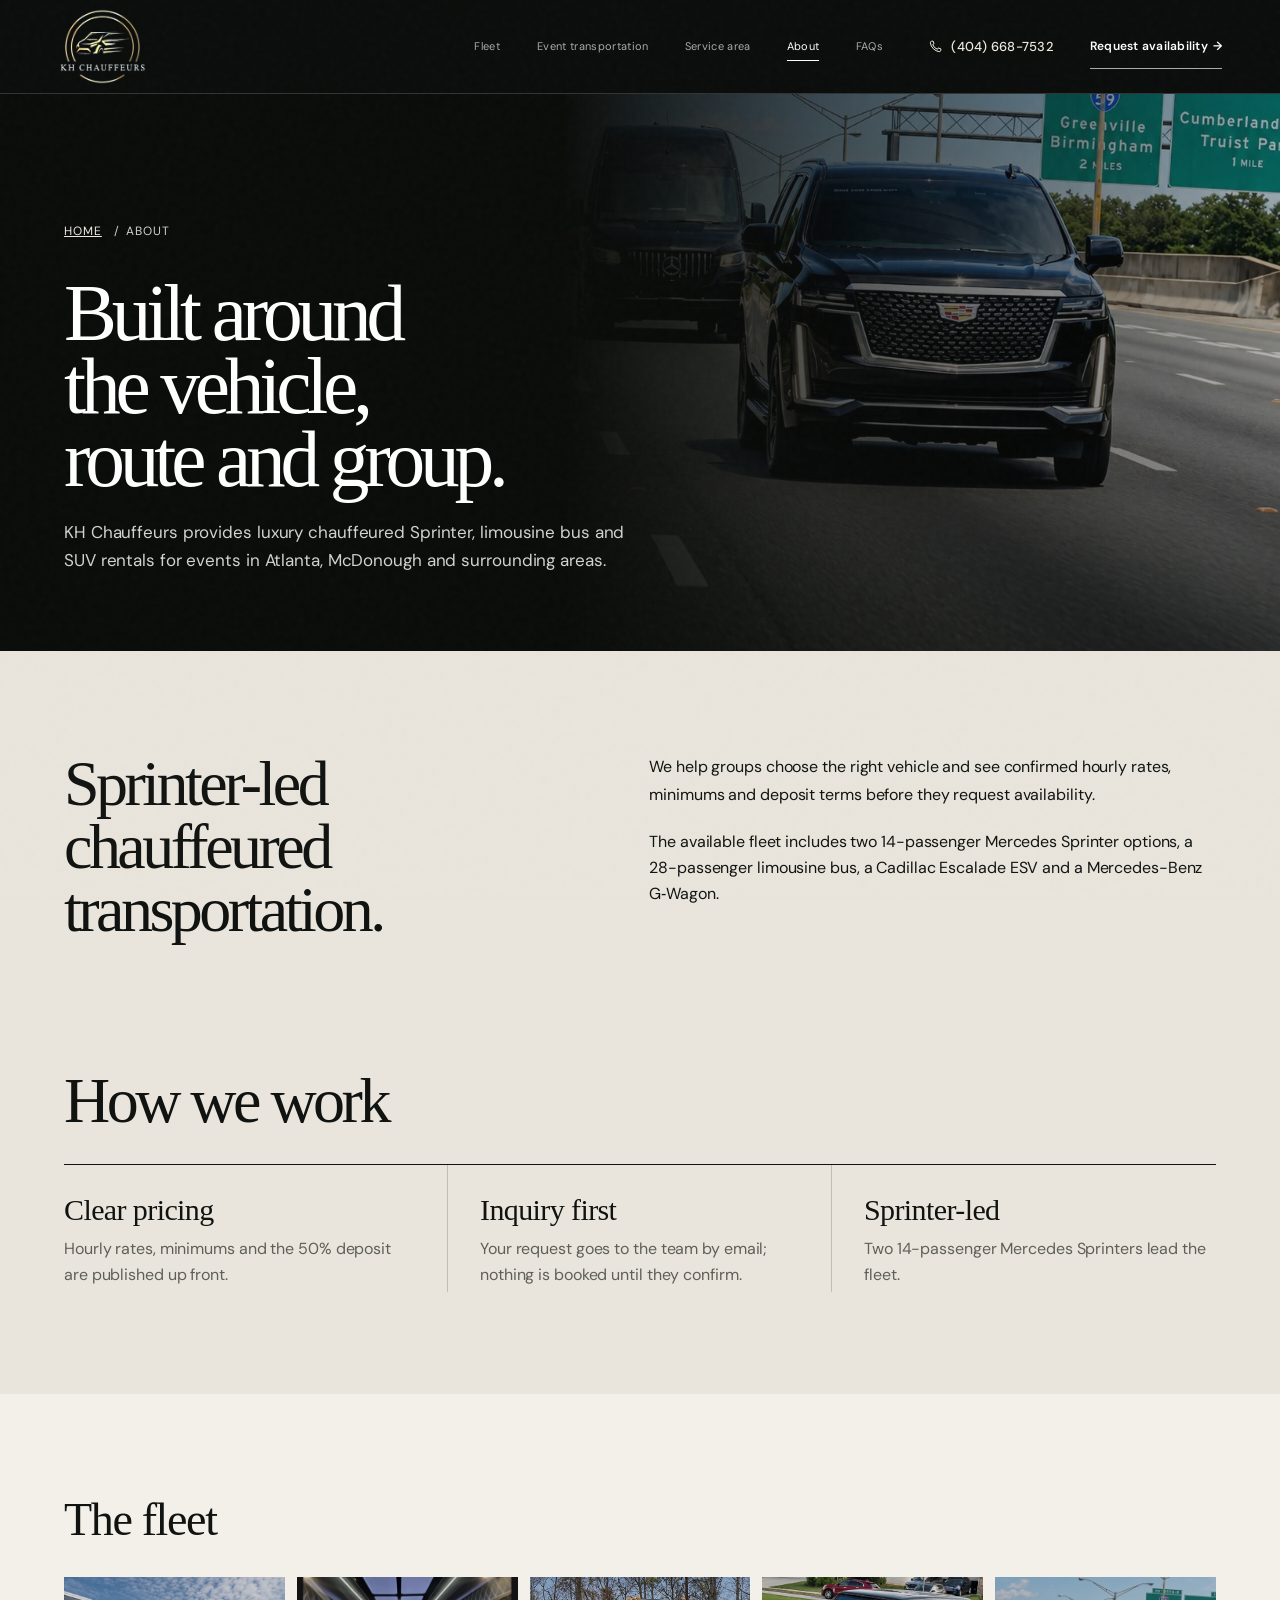
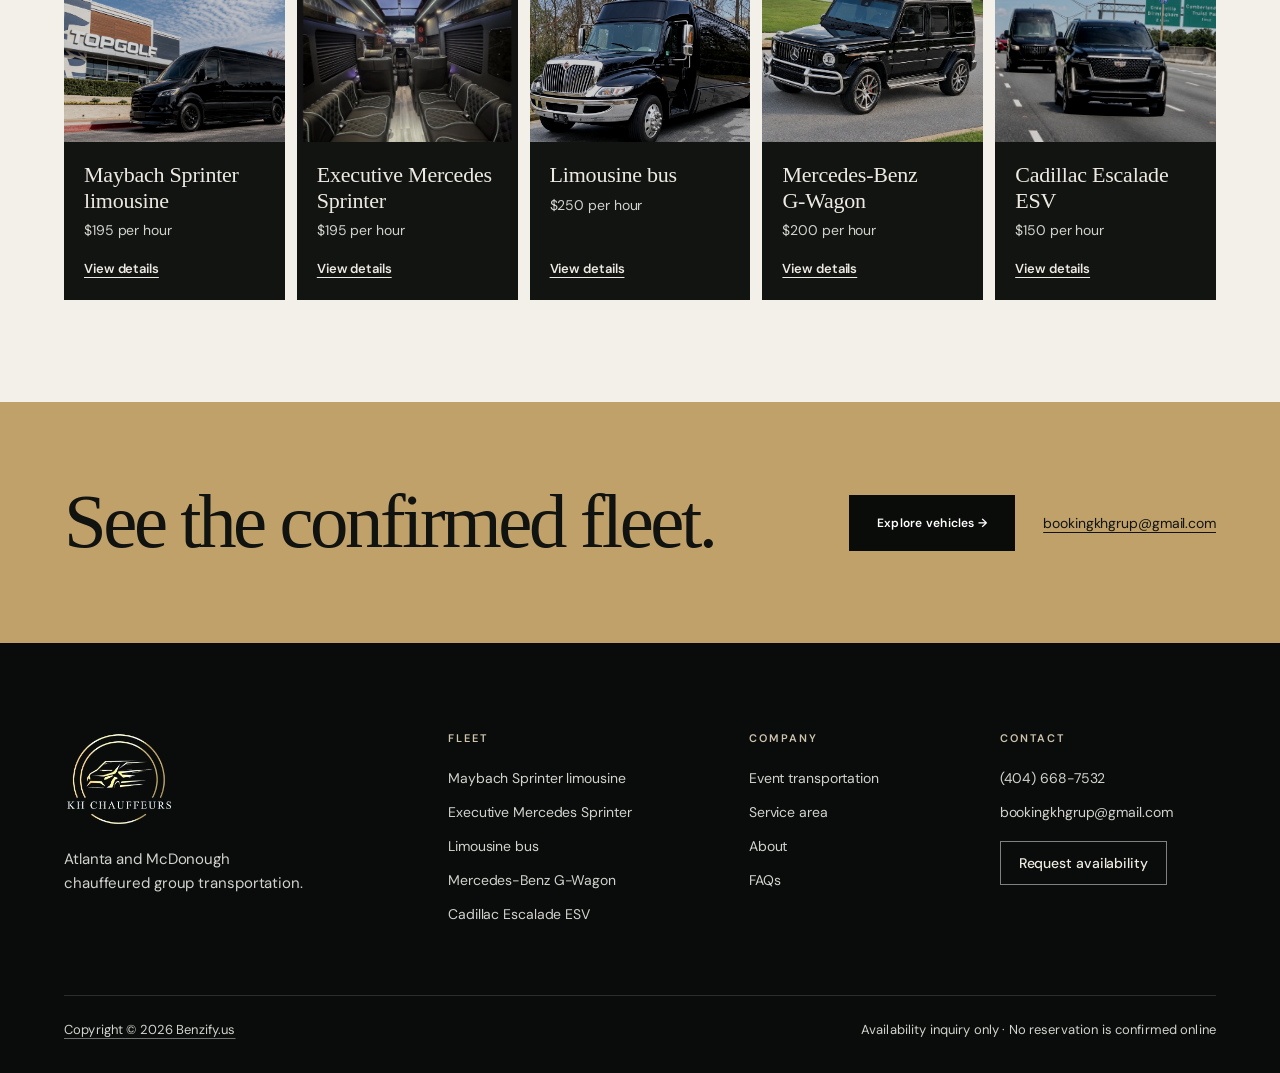
==== commit 8f9dd38e: "Merge kinza/vehicle-photo-carousels (with latest main) into kinza/vehicle-gallery-carousel Resolve c" ====
--- a/about.html
+++ b/about.html
@@ -1,4 +1,4 @@
-<!doctype html><html lang="en"><head><meta charset="utf-8"><meta name="viewport" content="width=device-width,initial-scale=1,viewport-fit=cover"><script>document.documentElement.classList.add("js")</script><title>About KH Chauffeurs | Atlanta & McDonough</title><meta name="description" content="Learn what is confirmed about KH Chauffeurs and its luxury chauffeured fleet serving Atlanta and McDonough."><link rel="canonical" href="https://khchauffeur.com/about.html"><link rel="icon" href="data:,"><link rel="preload" as="image" href="assets/escalade-enhanced.webp" fetchpriority="high"><link rel="preconnect" href="https://fonts.googleapis.com"><link rel="preconnect" href="https://fonts.gstatic.com" crossorigin><link href="https://fonts.googleapis.com/css2?family=DM+Sans:wght@400;500;600&display=swap" rel="stylesheet"><link rel="stylesheet" href="styles.css?v=dev"><link rel="stylesheet" href="premium.css?v=dev"></head><body class="page-about"><a class="skip-link" href="#main">Skip to content</a><header class="site-header"><a class="brand" href="index.html" aria-label="KH Chauffeurs home"><span class="brand-mark" aria-hidden="true">KH</span><span aria-hidden="true">KH CHAUFFEURS</span></a><button class="menu-button" type="button" data-menu-button aria-expanded="false" aria-controls="site-nav" aria-label="Open menu"><svg class="menu-icon" viewBox="0 0 24 24" width="22" height="22" aria-hidden="true" focusable="false"><path d="M3 7h18M3 12h18M3 17h18" fill="none" stroke="currentColor" stroke-width="1.5"/></svg></button><nav class="main-nav" id="site-nav" data-nav aria-label="Main navigation"><a href="fleet.html">Fleet</a><a href="events.html">Event transportation</a><a href="service-area.html">Service area</a><a href="about.html" aria-current="page">About</a><a href="faqs.html">FAQs</a></nav><a class="nav-call" href="tel:+14046687532" data-call-location="header" aria-label="Call KH Chauffeurs at (404) 668-7532"><svg class="call-icon" viewBox="0 0 24 24" width="16" height="16" aria-hidden="true" focusable="false"><path d="M6.6 3.5 9 3l1.6 4-2 1.3a11 11 0 0 0 7.1 7.1l1.3-2 4 1.6-.5 2.4a2 2 0 0 1-2 1.6A15.5 15.5 0 0 1 5 5.5a2 2 0 0 1 1.6-2Z" fill="none" stroke="currentColor" stroke-width="1.5" stroke-linejoin="round"/></svg><span class="nav-call-number" aria-hidden="true">(404) 668-7532</span></a><a class="nav-cta" href="request.html"><span class="nav-cta-full">Request availability</span><span class="nav-cta-short" aria-hidden="true">Request</span><span class="nav-cta-arrow" aria-hidden="true"> →</span></a></header><main id="main">
+<!doctype html><html lang="en"><head><meta charset="utf-8"><meta name="viewport" content="width=device-width,initial-scale=1,viewport-fit=cover"><script>document.documentElement.classList.add("js")</script><title>About KH Chauffeurs | Atlanta & McDonough</title><meta name="description" content="Learn what is confirmed about KH Chauffeurs and its luxury chauffeured fleet serving Atlanta and McDonough."><link rel="canonical" href="https://khchauffeur.com/about.html"><link rel="icon" href="data:,"><link rel="preload" as="image" href="assets/escalade-enhanced.webp" fetchpriority="high"><link rel="preconnect" href="https://fonts.googleapis.com"><link rel="preconnect" href="https://fonts.gstatic.com" crossorigin><link href="https://fonts.googleapis.com/css2?family=DM+Sans:wght@400;500;600&display=swap" rel="stylesheet"><link rel="stylesheet" href="styles.css?v=dev"><link rel="stylesheet" href="premium.css?v=dev"></head><body class="page-about"><a class="skip-link" href="#main">Skip to content</a><header class="site-header"><a class="brand" href="index.html" aria-label="KH Chauffeurs home"><img class="brand-logo" src="assets/kh-chauffeur-logo.webp" alt="KH Chauffeurs" width="408" height="357" decoding="async"></a><button class="menu-button" type="button" data-menu-button aria-expanded="false" aria-controls="site-nav" aria-label="Open menu"><svg class="menu-icon" viewBox="0 0 24 24" width="22" height="22" aria-hidden="true" focusable="false"><path d="M3 7h18M3 12h18M3 17h18" fill="none" stroke="currentColor" stroke-width="1.5"/></svg></button><nav class="main-nav" id="site-nav" data-nav aria-label="Main navigation"><a href="fleet.html">Fleet</a><a href="events.html">Event transportation</a><a href="service-area.html">Service area</a><a href="about.html" aria-current="page">About</a><a href="faqs.html">FAQs</a></nav><a class="nav-call" href="tel:+14046687532" data-call-location="header" aria-label="Call KH Chauffeurs at (404) 668-7532"><svg class="call-icon" viewBox="0 0 24 24" width="16" height="16" aria-hidden="true" focusable="false"><path d="M6.6 3.5 9 3l1.6 4-2 1.3a11 11 0 0 0 7.1 7.1l1.3-2 4 1.6-.5 2.4a2 2 0 0 1-2 1.6A15.5 15.5 0 0 1 5 5.5a2 2 0 0 1 1.6-2Z" fill="none" stroke="currentColor" stroke-width="1.5" stroke-linejoin="round"/></svg><span class="nav-call-number" aria-hidden="true">(404) 668-7532</span></a><a class="nav-cta" href="request.html"><span class="nav-cta-full">Request availability</span><span class="nav-cta-short" aria-hidden="true">Request</span><span class="nav-cta-arrow" aria-hidden="true"> →</span></a></header><main id="main">
 
 <section class="page-hero photo-hero photo-hero--right hero-fade" style="--hero-image:url('assets/escalade-enhanced.webp');--hero-position:right 86%;--hero-mobile-position:center 74%" aria-labelledby="about-title"><div class="container"><nav class="breadcrumbs" aria-label="Breadcrumb"><ol><li><a href="index.html">Home</a></li><li aria-current="page">About</li></ol></nav><h1 id="about-title">Built around the vehicle, route and group.</h1><p class="hero-copy">KH Chauffeurs provides luxury chauffeured Sprinter, limousine bus and SUV rentals for events in Atlanta, McDonough and surrounding areas.</p></div></section>
 
@@ -15,4 +15,4 @@
 </ul></div></section>
 
 <section class="cta-band hm-cta" aria-labelledby="cta-title"><div class="container"><h2 class="reveal" id="cta-title">See the confirmed fleet.</h2><div class="fleet-cta-actions reveal"><a class="button button-dark" href="fleet.html">Explore vehicles →</a><a class="fleet-cta-email" href="mailto:bookingkhgrup@gmail.com">bookingkhgrup@gmail.com</a></div></div></section>
-</main><footer class="footer site-footer"><div class="container"><div class="footer-grid"><div class="footer-brand"><p class="footer-name"><a class="footer-home" href="index.html"><span class="brand-mark" aria-hidden="true">KH</span>KH Chauffeurs</a></p><p class="footer-tagline">Atlanta and McDonough chauffeured group transportation.</p></div><nav class="footer-col" aria-labelledby="footer-fleet"><h2 class="footer-heading" id="footer-fleet">Fleet</h2><ul><li><a href="maybach-sprinter.html">Maybach Sprinter limousine</a></li><li><a href="executive-sprinter.html">Executive Mercedes Sprinter</a></li><li><a href="limo-bus.html">Limousine bus</a></li><li><a href="g-wagon.html">Mercedes-Benz G-Wagon</a></li><li><a href="escalade.html">Cadillac Escalade ESV</a></li></ul></nav><nav class="footer-col" aria-labelledby="footer-company"><h2 class="footer-heading" id="footer-company">Company</h2><ul><li><a href="events.html">Event transportation</a></li><li><a href="service-area.html">Service area</a></li><li><a href="about.html">About</a></li><li><a href="faqs.html">FAQs</a></li></ul></nav><nav class="footer-col" aria-labelledby="footer-contact"><h2 class="footer-heading" id="footer-contact">Contact</h2><ul><li><a href="tel:+14046687532" data-call-location="footer">(404) 668-7532</a></li><li><a href="mailto:bookingkhgrup@gmail.com">bookingkhgrup@gmail.com</a></li><li><a class="footer-cta" href="request.html">Request availability</a></li></ul></nav></div><div class="footer-bottom"><p><a class="footer-credit" href="https://benzify.us/">Copyright © 2026 Benzify.us</a></p><p>Availability inquiry only · No reservation is confirmed online</p></div></div></footer><div class="mobile-cta-bar"><a class="mobile-cta-call" href="tel:+14046687532" data-call-location="mobile-bar" aria-label="Call KH Chauffeurs at (404) 668-7532"><svg class="call-icon" viewBox="0 0 24 24" width="16" height="16" aria-hidden="true" focusable="false"><path d="M6.6 3.5 9 3l1.6 4-2 1.3a11 11 0 0 0 7.1 7.1l1.3-2 4 1.6-.5 2.4a2 2 0 0 1-2 1.6A15.5 15.5 0 0 1 5 5.5a2 2 0 0 1 1.6-2Z" fill="none" stroke="currentColor" stroke-width="1.5" stroke-linejoin="round"/></svg><span aria-hidden="true">Call (404) 668-7532</span></a><a class="mobile-cta-request" href="request.html">Request availability</a></div><script src="data.js?v=dev"></script><script src="tracking.js?v=dev"></script><script src="script.js?v=dev"></script><script src="vehicle.js?v=dev"></script></body></html>
+</main><footer class="footer site-footer"><div class="container"><div class="footer-grid"><div class="footer-brand"><p class="footer-name"><a class="footer-home" href="index.html"><img class="brand-logo" src="assets/kh-chauffeur-logo.webp" alt="KH Chauffeurs" width="408" height="357" decoding="async"></a></p><p class="footer-tagline">Atlanta and McDonough chauffeured group transportation.</p></div><nav class="footer-col" aria-labelledby="footer-fleet"><h2 class="footer-heading" id="footer-fleet">Fleet</h2><ul><li><a href="maybach-sprinter.html">Maybach Sprinter limousine</a></li><li><a href="executive-sprinter.html">Executive Mercedes Sprinter</a></li><li><a href="limo-bus.html">Limousine bus</a></li><li><a href="g-wagon.html">Mercedes-Benz G-Wagon</a></li><li><a href="escalade.html">Cadillac Escalade ESV</a></li></ul></nav><nav class="footer-col" aria-labelledby="footer-company"><h2 class="footer-heading" id="footer-company">Company</h2><ul><li><a href="events.html">Event transportation</a></li><li><a href="service-area.html">Service area</a></li><li><a href="about.html">About</a></li><li><a href="faqs.html">FAQs</a></li></ul></nav><nav class="footer-col" aria-labelledby="footer-contact"><h2 class="footer-heading" id="footer-contact">Contact</h2><ul><li><a href="tel:+14046687532" data-call-location="footer">(404) 668-7532</a></li><li><a href="mailto:bookingkhgrup@gmail.com">bookingkhgrup@gmail.com</a></li><li><a class="footer-cta" href="request.html">Request availability</a></li></ul></nav></div><div class="footer-bottom"><p><a class="footer-credit" href="https://benzify.us/">Copyright © 2026 Benzify.us</a></p><p>Availability inquiry only · No reservation is confirmed online</p></div></div></footer><div class="mobile-cta-bar"><a class="mobile-cta-call" href="tel:+14046687532" data-call-location="mobile-bar" aria-label="Call KH Chauffeurs at (404) 668-7532"><svg class="call-icon" viewBox="0 0 24 24" width="16" height="16" aria-hidden="true" focusable="false"><path d="M6.6 3.5 9 3l1.6 4-2 1.3a11 11 0 0 0 7.1 7.1l1.3-2 4 1.6-.5 2.4a2 2 0 0 1-2 1.6A15.5 15.5 0 0 1 5 5.5a2 2 0 0 1 1.6-2Z" fill="none" stroke="currentColor" stroke-width="1.5" stroke-linejoin="round"/></svg><span aria-hidden="true">Call (404) 668-7532</span></a><a class="mobile-cta-request" href="request.html">Request availability</a></div><script src="data.js?v=dev"></script><script src="tracking.js?v=dev"></script><script src="script.js?v=dev"></script><script src="vehicle.js?v=dev"></script></body></html>
--- a/premium.css
+++ b/premium.css
@@ -965,18 +965,57 @@
 .vehicle-hero img[src$="executive-sprinter.webp"],.vp-hero-media img[src$="executive-sprinter.webp"],.vp-photo img[src$="executive-sprinter.webp"]{object-position:center 45%}
 .vp-other img[src$="executive-sprinter.webp"]{object-position:center 40%}
 
-/* G-Wagon photo carousel (script.js swaps the photo every 2 seconds). */
-img[data-carousel]{transition:opacity .35s ease}
-img[data-carousel].is-swapping{opacity:0}
-
-/* Carousel photos fill their frames like the other vehicle photos (cover crop). */
-img[data-carousel]{object-fit:cover!important;background:var(--night)}
-img[data-carousel="executive-sprinter"]{object-position:center 45%!important}
-
-/* G-Wagon photos are tall: show them whole (no zoom) over a blurred copy of the same photo that fills the frame. */
-img[data-carousel="g-wagon"]:not([src$="g-wagon-enhanced.webp"]){object-fit:contain!important;object-position:center!important;background:transparent!important}
-.gw-frame:has(>img[data-carousel="g-wagon"]:not([src$="g-wagon-enhanced.webp"])){isolation:isolate;overflow:hidden;background:var(--night)}
-.gw-frame:has(>img[data-carousel="g-wagon"]:not([src$="g-wagon-enhanced.webp"]))::before{content:"";position:absolute;top:var(--gw-t,0);left:var(--gw-l,0);width:var(--gw-w,100%);height:var(--gw-h,100%);z-index:-1;background:var(--gw-bg) center/cover no-repeat;filter:blur(26px) brightness(.8) saturate(1.1);transition:background-image .35s ease}
+/* ---------- Vehicle gallery carousel (vehicle pages, built by gallery.js) ---------- */
+.vg{padding:clamp(64px,8vw,112px) 0;background:var(--night);color:var(--bone)}
+.vg-head{display:flex;align-items:end;justify-content:space-between;gap:24px 40px;flex-wrap:wrap;margin-bottom:clamp(28px,3.5vw,44px)}
+.vg-head h2{font:400 clamp(34px,4.4vw,56px)/1.05 var(--serif);letter-spacing:-.03em;margin:10px 0 0}
+.vg-arrow:focus-visible,.vg-dot:focus-visible,.vg-body:focus-visible{outline:2px solid var(--gold);outline-offset:3px}
+.vg-body{display:grid;grid-template-columns:minmax(0,1.55fr) minmax(0,1fr);gap:clamp(28px,4vw,64px);align-items:center;border-radius:12px}
+.vg-stage{position:relative;aspect-ratio:4/3;border-radius:12px;overflow:hidden;background:#050605;touch-action:pan-y;box-shadow:0 24px 60px -28px rgba(0,0,0,.7)}
+.vg-slide{position:absolute;inset:0;margin:0;overflow:hidden;background:#050605;opacity:0;z-index:1;visibility:hidden}
+.vg-slide::before{content:"";position:absolute;inset:-40px;background:var(--vg-bg) center/cover no-repeat;filter:blur(32px) brightness(.55) saturate(1.1)}
+.vg-slide img{position:relative;display:block;width:100%;height:100%;object-fit:contain;object-position:center}
+.vg-slide.is-active{opacity:1;z-index:2;visibility:visible}
+.vg-slide.is-incoming{z-index:3;visibility:visible}
+.js .vg-slide{transition:opacity .5s cubic-bezier(.4,0,.2,1)}
+.vg-label{position:absolute;left:16px;bottom:16px;z-index:2;font:600 11px var(--sans);letter-spacing:.14em;text-transform:uppercase;color:#fff;background:rgba(10,12,10,.62);padding:7px 11px;border-radius:999px}
+.vg-info{display:flex;flex-direction:column;gap:clamp(24px,3vw,36px)}
+.vg-panel h3{font:400 clamp(28px,3vw,40px)/1.1 var(--serif);letter-spacing:-.02em;margin:0 0 14px}
+.vg-panel p{color:var(--mist);margin:0 0 14px;max-width:46ch}
+.vg-panel .vg-meta{color:var(--champagne);font-size:14px;letter-spacing:.02em}
+.vg-links{display:flex;align-items:center;flex-wrap:wrap;gap:14px 24px;margin-top:22px}
+.vg-link{color:#fff;text-decoration:none;border-bottom:1px solid rgba(255,255,255,.5);padding-bottom:2px;font-size:14px;transition:border-color .3s ease}
+.vg-link:hover{border-color:var(--gold)}
+.vg-controls{display:flex;align-items:center;gap:14px;padding-top:22px;border-top:1px solid rgba(255,255,255,.14)}
+.vg-arrow{appearance:none;display:grid;place-items:center;width:46px;height:46px;border-radius:50%;border:1px solid rgba(255,255,255,.35);background:transparent;color:#fff;cursor:pointer;transition:background-color .3s ease,border-color .3s ease,color .3s ease}
+.vg-arrow:hover{background:var(--gold);border-color:var(--gold);color:var(--ink)}
+.vg-dots{display:flex;align-items:center;gap:6px;min-width:0;flex:0 1 auto}
+.vg-dot{appearance:none;border:0;padding:0;flex:0 1 22px;min-width:4px;width:22px;height:4px;border-radius:4px;background:rgba(255,255,255,.28);cursor:pointer;position:relative;transition:width .4s ease,background-color .4s ease}
+.vg-dot::after{content:"";position:absolute;inset:-14px -3px}
+.vg-dot.is-active{width:40px;flex-basis:40px;background:var(--gold)}
+.vg-count{margin-left:auto;white-space:nowrap;flex:none;font-size:13px;letter-spacing:.08em;color:var(--mist);font-variant-numeric:tabular-nums}
+@media(max-width:900px){.vg-body{grid-template-columns:minmax(0,1fr);gap:28px}}
+@media(max-width:700px){
+  .vg-head{align-items:flex-start}
+  .vg-stage{aspect-ratio:4/5;border-radius:10px}
+  .vg-links .button{width:100%}
+}
+@media(prefers-reduced-motion:reduce){.js .vg-slide,.vg-dot,.vg-arrow{transition:none}}
+/* Gallery sits on a dark band: the vehicle page default (ink) focus ring would be invisible here. */
+.page-vehicle .vg :focus-visible{outline-color:var(--gold)}
+/* No script: the section keeps its plain photo grid. */
+.vg-fallback .vp-gallery-grid{display:grid;grid-template-columns:repeat(auto-fit,minmax(240px,1fr));gap:12px}
+.vg-fallback .vp-photo img{border-radius:10px}
+
+/* ---------- KH Chauffeurs logo (header and footer image) ---------- */
+/* The logo file has a solid black background; "screen" blending lets the dark header/footer show through it, so no box edge appears. */
+.brand-logo{display:block;width:auto;max-width:none;object-fit:contain;mix-blend-mode:screen}
+.brand{align-items:center;gap:0}
+.brand .brand-logo{height:78px}
+.site-footer .footer-home{gap:0}
+.site-footer .footer-home .brand-logo{height:96px}
+@media(max-width:900px){.brand .brand-logo{height:64px}.site-footer .footer-home .brand-logo{height:88px}}
+@media(max-width:600px){.brand .brand-logo{height:58px}}
 
 /* ---------- Call buttons (all pages) ---------- */
 .call-icon{display:block;flex:none}
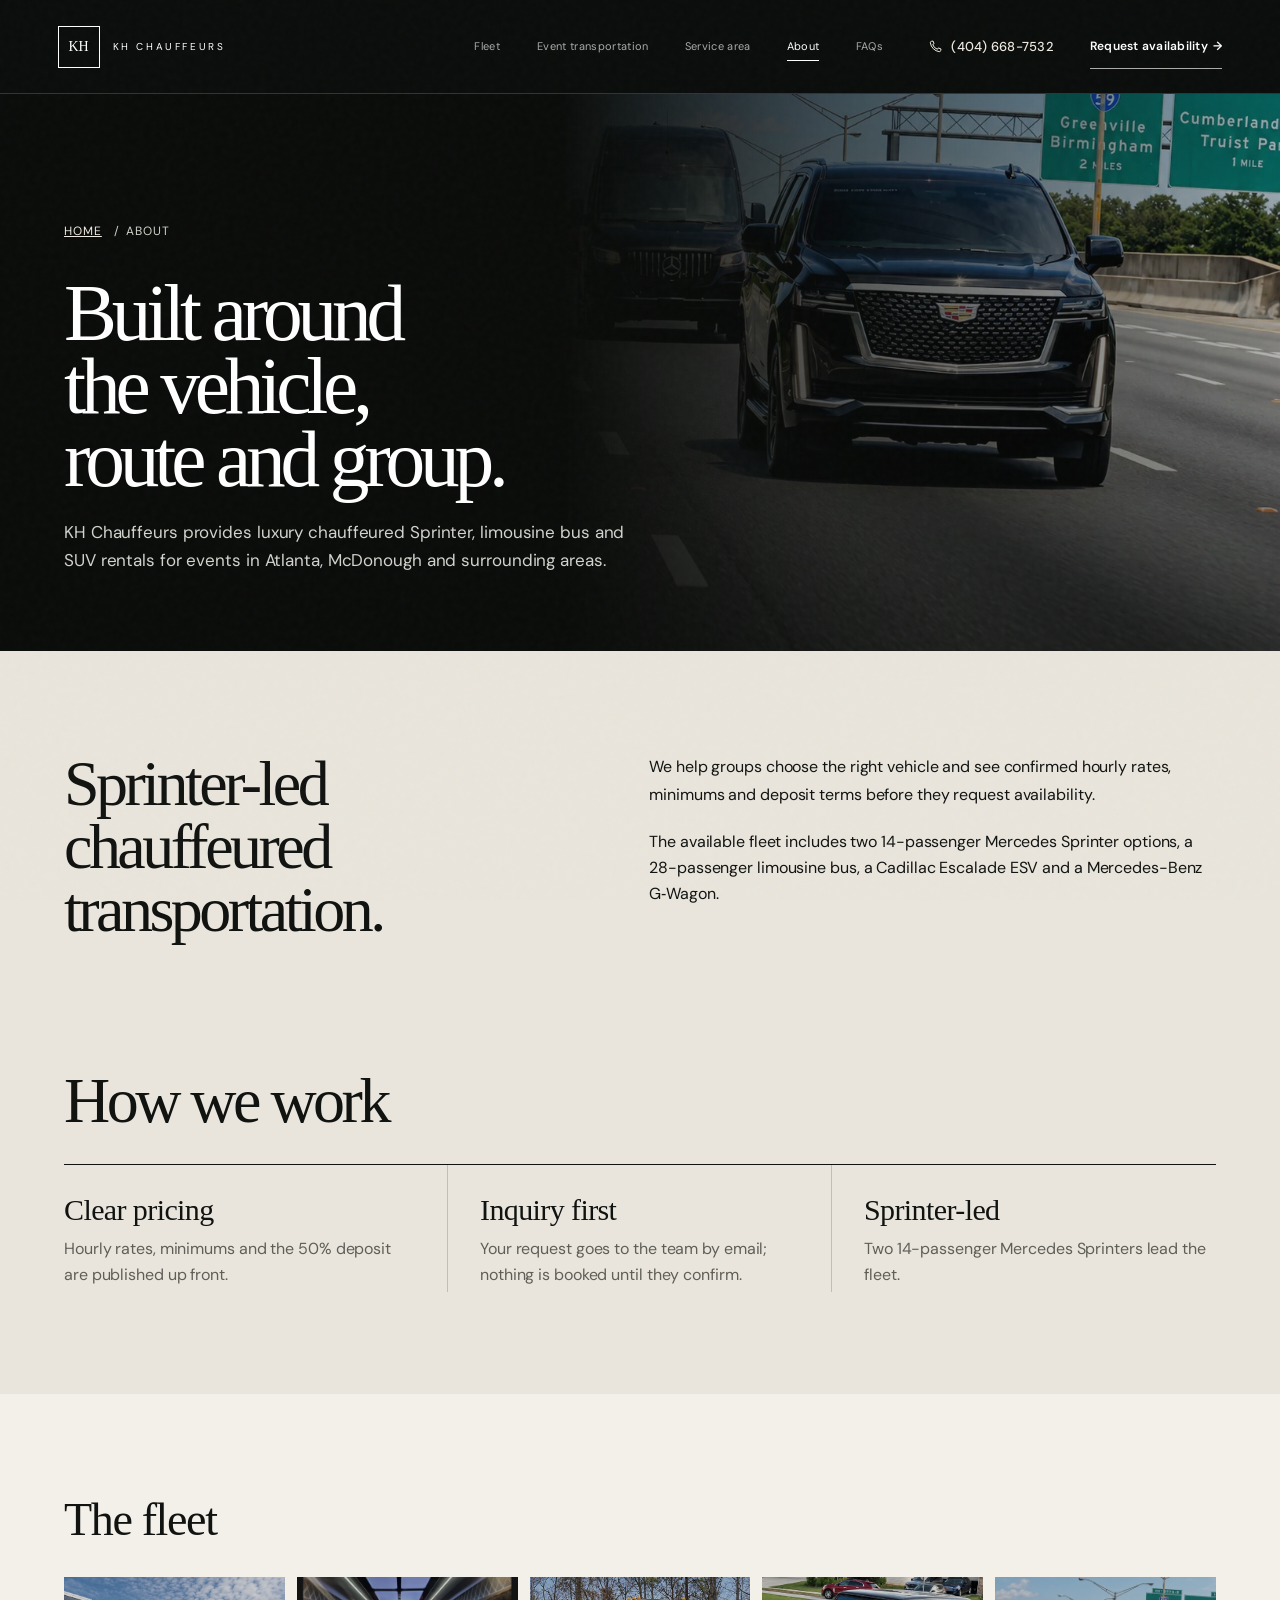
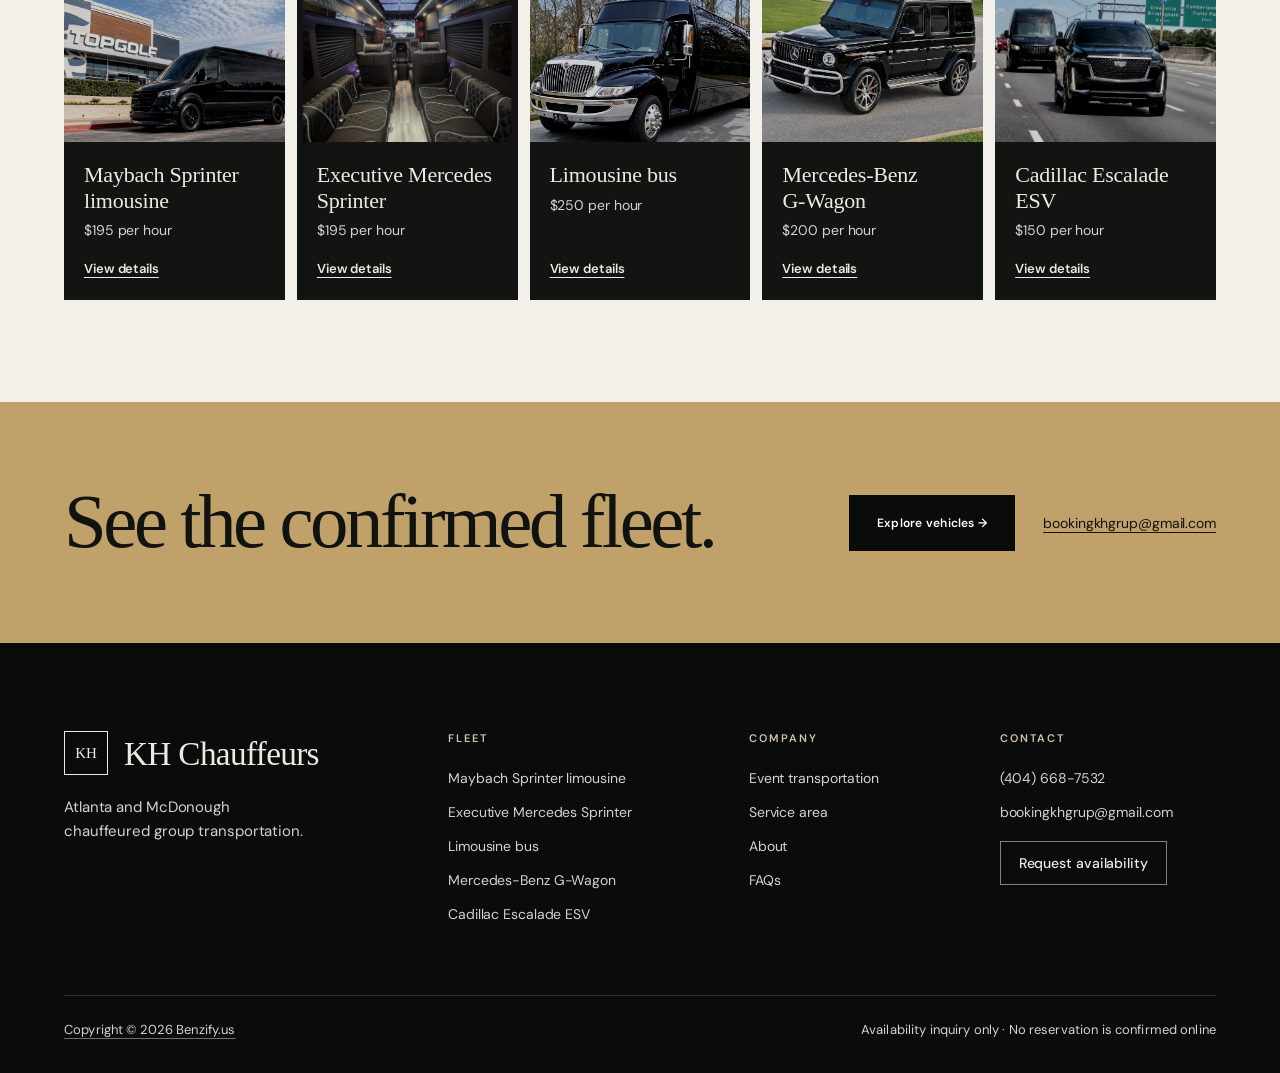
==== commit cbf163a9: "Merge pull request #14 from benzify/kinza/vehicle-photo-carousels Photo carousels for Executive Spri" ====
--- a/about.html
+++ b/about.html
@@ -1,4 +1,4 @@
-<!doctype html><html lang="en"><head><meta charset="utf-8"><meta name="viewport" content="width=device-width,initial-scale=1,viewport-fit=cover"><script>document.documentElement.classList.add("js")</script><title>About KH Chauffeurs | Atlanta & McDonough</title><meta name="description" content="Learn what is confirmed about KH Chauffeurs and its luxury chauffeured fleet serving Atlanta and McDonough."><link rel="canonical" href="https://khchauffeur.com/about.html"><link rel="icon" href="data:,"><link rel="preload" as="image" href="assets/escalade-enhanced.webp" fetchpriority="high"><link rel="preconnect" href="https://fonts.googleapis.com"><link rel="preconnect" href="https://fonts.gstatic.com" crossorigin><link href="https://fonts.googleapis.com/css2?family=DM+Sans:wght@400;500;600&display=swap" rel="stylesheet"><link rel="stylesheet" href="styles.css?v=dev"><link rel="stylesheet" href="premium.css?v=dev"></head><body class="page-about"><a class="skip-link" href="#main">Skip to content</a><header class="site-header"><a class="brand" href="index.html" aria-label="KH Chauffeurs home"><img class="brand-logo" src="assets/kh-chauffeur-logo.webp" alt="KH Chauffeurs" width="408" height="357" decoding="async"></a><button class="menu-button" type="button" data-menu-button aria-expanded="false" aria-controls="site-nav" aria-label="Open menu"><svg class="menu-icon" viewBox="0 0 24 24" width="22" height="22" aria-hidden="true" focusable="false"><path d="M3 7h18M3 12h18M3 17h18" fill="none" stroke="currentColor" stroke-width="1.5"/></svg></button><nav class="main-nav" id="site-nav" data-nav aria-label="Main navigation"><a href="fleet.html">Fleet</a><a href="events.html">Event transportation</a><a href="service-area.html">Service area</a><a href="about.html" aria-current="page">About</a><a href="faqs.html">FAQs</a></nav><a class="nav-call" href="tel:+14046687532" data-call-location="header" aria-label="Call KH Chauffeurs at (404) 668-7532"><svg class="call-icon" viewBox="0 0 24 24" width="16" height="16" aria-hidden="true" focusable="false"><path d="M6.6 3.5 9 3l1.6 4-2 1.3a11 11 0 0 0 7.1 7.1l1.3-2 4 1.6-.5 2.4a2 2 0 0 1-2 1.6A15.5 15.5 0 0 1 5 5.5a2 2 0 0 1 1.6-2Z" fill="none" stroke="currentColor" stroke-width="1.5" stroke-linejoin="round"/></svg><span class="nav-call-number" aria-hidden="true">(404) 668-7532</span></a><a class="nav-cta" href="request.html"><span class="nav-cta-full">Request availability</span><span class="nav-cta-short" aria-hidden="true">Request</span><span class="nav-cta-arrow" aria-hidden="true"> →</span></a></header><main id="main">
+<!doctype html><html lang="en"><head><meta charset="utf-8"><meta name="viewport" content="width=device-width,initial-scale=1,viewport-fit=cover"><script>document.documentElement.classList.add("js")</script><title>About KH Chauffeurs | Atlanta & McDonough</title><meta name="description" content="Learn what is confirmed about KH Chauffeurs and its luxury chauffeured fleet serving Atlanta and McDonough."><link rel="canonical" href="https://khchauffeur.com/about.html"><link rel="icon" href="data:,"><link rel="preload" as="image" href="assets/escalade-enhanced.webp" fetchpriority="high"><link rel="preconnect" href="https://fonts.googleapis.com"><link rel="preconnect" href="https://fonts.gstatic.com" crossorigin><link href="https://fonts.googleapis.com/css2?family=DM+Sans:wght@400;500;600&display=swap" rel="stylesheet"><link rel="stylesheet" href="styles.css?v=dev"><link rel="stylesheet" href="premium.css?v=dev"></head><body class="page-about"><a class="skip-link" href="#main">Skip to content</a><header class="site-header"><a class="brand" href="index.html" aria-label="KH Chauffeurs home"><span class="brand-mark" aria-hidden="true">KH</span><span aria-hidden="true">KH CHAUFFEURS</span></a><button class="menu-button" type="button" data-menu-button aria-expanded="false" aria-controls="site-nav" aria-label="Open menu"><svg class="menu-icon" viewBox="0 0 24 24" width="22" height="22" aria-hidden="true" focusable="false"><path d="M3 7h18M3 12h18M3 17h18" fill="none" stroke="currentColor" stroke-width="1.5"/></svg></button><nav class="main-nav" id="site-nav" data-nav aria-label="Main navigation"><a href="fleet.html">Fleet</a><a href="events.html">Event transportation</a><a href="service-area.html">Service area</a><a href="about.html" aria-current="page">About</a><a href="faqs.html">FAQs</a></nav><a class="nav-call" href="tel:+14046687532" data-call-location="header" aria-label="Call KH Chauffeurs at (404) 668-7532"><svg class="call-icon" viewBox="0 0 24 24" width="16" height="16" aria-hidden="true" focusable="false"><path d="M6.6 3.5 9 3l1.6 4-2 1.3a11 11 0 0 0 7.1 7.1l1.3-2 4 1.6-.5 2.4a2 2 0 0 1-2 1.6A15.5 15.5 0 0 1 5 5.5a2 2 0 0 1 1.6-2Z" fill="none" stroke="currentColor" stroke-width="1.5" stroke-linejoin="round"/></svg><span class="nav-call-number" aria-hidden="true">(404) 668-7532</span></a><a class="nav-cta" href="request.html"><span class="nav-cta-full">Request availability</span><span class="nav-cta-short" aria-hidden="true">Request</span><span class="nav-cta-arrow" aria-hidden="true"> →</span></a></header><main id="main">
 
 <section class="page-hero photo-hero photo-hero--right hero-fade" style="--hero-image:url('assets/escalade-enhanced.webp');--hero-position:right 86%;--hero-mobile-position:center 74%" aria-labelledby="about-title"><div class="container"><nav class="breadcrumbs" aria-label="Breadcrumb"><ol><li><a href="index.html">Home</a></li><li aria-current="page">About</li></ol></nav><h1 id="about-title">Built around the vehicle, route and group.</h1><p class="hero-copy">KH Chauffeurs provides luxury chauffeured Sprinter, limousine bus and SUV rentals for events in Atlanta, McDonough and surrounding areas.</p></div></section>
 
@@ -15,4 +15,4 @@
 </ul></div></section>
 
 <section class="cta-band hm-cta" aria-labelledby="cta-title"><div class="container"><h2 class="reveal" id="cta-title">See the confirmed fleet.</h2><div class="fleet-cta-actions reveal"><a class="button button-dark" href="fleet.html">Explore vehicles →</a><a class="fleet-cta-email" href="mailto:bookingkhgrup@gmail.com">bookingkhgrup@gmail.com</a></div></div></section>
-</main><footer class="footer site-footer"><div class="container"><div class="footer-grid"><div class="footer-brand"><p class="footer-name"><a class="footer-home" href="index.html"><img class="brand-logo" src="assets/kh-chauffeur-logo.webp" alt="KH Chauffeurs" width="408" height="357" decoding="async"></a></p><p class="footer-tagline">Atlanta and McDonough chauffeured group transportation.</p></div><nav class="footer-col" aria-labelledby="footer-fleet"><h2 class="footer-heading" id="footer-fleet">Fleet</h2><ul><li><a href="maybach-sprinter.html">Maybach Sprinter limousine</a></li><li><a href="executive-sprinter.html">Executive Mercedes Sprinter</a></li><li><a href="limo-bus.html">Limousine bus</a></li><li><a href="g-wagon.html">Mercedes-Benz G-Wagon</a></li><li><a href="escalade.html">Cadillac Escalade ESV</a></li></ul></nav><nav class="footer-col" aria-labelledby="footer-company"><h2 class="footer-heading" id="footer-company">Company</h2><ul><li><a href="events.html">Event transportation</a></li><li><a href="service-area.html">Service area</a></li><li><a href="about.html">About</a></li><li><a href="faqs.html">FAQs</a></li></ul></nav><nav class="footer-col" aria-labelledby="footer-contact"><h2 class="footer-heading" id="footer-contact">Contact</h2><ul><li><a href="tel:+14046687532" data-call-location="footer">(404) 668-7532</a></li><li><a href="mailto:bookingkhgrup@gmail.com">bookingkhgrup@gmail.com</a></li><li><a class="footer-cta" href="request.html">Request availability</a></li></ul></nav></div><div class="footer-bottom"><p><a class="footer-credit" href="https://benzify.us/">Copyright © 2026 Benzify.us</a></p><p>Availability inquiry only · No reservation is confirmed online</p></div></div></footer><div class="mobile-cta-bar"><a class="mobile-cta-call" href="tel:+14046687532" data-call-location="mobile-bar" aria-label="Call KH Chauffeurs at (404) 668-7532"><svg class="call-icon" viewBox="0 0 24 24" width="16" height="16" aria-hidden="true" focusable="false"><path d="M6.6 3.5 9 3l1.6 4-2 1.3a11 11 0 0 0 7.1 7.1l1.3-2 4 1.6-.5 2.4a2 2 0 0 1-2 1.6A15.5 15.5 0 0 1 5 5.5a2 2 0 0 1 1.6-2Z" fill="none" stroke="currentColor" stroke-width="1.5" stroke-linejoin="round"/></svg><span aria-hidden="true">Call (404) 668-7532</span></a><a class="mobile-cta-request" href="request.html">Request availability</a></div><script src="data.js?v=dev"></script><script src="tracking.js?v=dev"></script><script src="script.js?v=dev"></script><script src="vehicle.js?v=dev"></script></body></html>
+</main><footer class="footer site-footer"><div class="container"><div class="footer-grid"><div class="footer-brand"><p class="footer-name"><a class="footer-home" href="index.html"><span class="brand-mark" aria-hidden="true">KH</span>KH Chauffeurs</a></p><p class="footer-tagline">Atlanta and McDonough chauffeured group transportation.</p></div><nav class="footer-col" aria-labelledby="footer-fleet"><h2 class="footer-heading" id="footer-fleet">Fleet</h2><ul><li><a href="maybach-sprinter.html">Maybach Sprinter limousine</a></li><li><a href="executive-sprinter.html">Executive Mercedes Sprinter</a></li><li><a href="limo-bus.html">Limousine bus</a></li><li><a href="g-wagon.html">Mercedes-Benz G-Wagon</a></li><li><a href="escalade.html">Cadillac Escalade ESV</a></li></ul></nav><nav class="footer-col" aria-labelledby="footer-company"><h2 class="footer-heading" id="footer-company">Company</h2><ul><li><a href="events.html">Event transportation</a></li><li><a href="service-area.html">Service area</a></li><li><a href="about.html">About</a></li><li><a href="faqs.html">FAQs</a></li></ul></nav><nav class="footer-col" aria-labelledby="footer-contact"><h2 class="footer-heading" id="footer-contact">Contact</h2><ul><li><a href="tel:+14046687532" data-call-location="footer">(404) 668-7532</a></li><li><a href="mailto:bookingkhgrup@gmail.com">bookingkhgrup@gmail.com</a></li><li><a class="footer-cta" href="request.html">Request availability</a></li></ul></nav></div><div class="footer-bottom"><p><a class="footer-credit" href="https://benzify.us/">Copyright © 2026 Benzify.us</a></p><p>Availability inquiry only · No reservation is confirmed online</p></div></div></footer><div class="mobile-cta-bar"><a class="mobile-cta-call" href="tel:+14046687532" data-call-location="mobile-bar" aria-label="Call KH Chauffeurs at (404) 668-7532"><svg class="call-icon" viewBox="0 0 24 24" width="16" height="16" aria-hidden="true" focusable="false"><path d="M6.6 3.5 9 3l1.6 4-2 1.3a11 11 0 0 0 7.1 7.1l1.3-2 4 1.6-.5 2.4a2 2 0 0 1-2 1.6A15.5 15.5 0 0 1 5 5.5a2 2 0 0 1 1.6-2Z" fill="none" stroke="currentColor" stroke-width="1.5" stroke-linejoin="round"/></svg><span aria-hidden="true">Call (404) 668-7532</span></a><a class="mobile-cta-request" href="request.html">Request availability</a></div><script src="data.js?v=dev"></script><script src="tracking.js?v=dev"></script><script src="script.js?v=dev"></script><script src="vehicle.js?v=dev"></script></body></html>
--- a/premium.css
+++ b/premium.css
@@ -965,57 +965,18 @@
 .vehicle-hero img[src$="executive-sprinter.webp"],.vp-hero-media img[src$="executive-sprinter.webp"],.vp-photo img[src$="executive-sprinter.webp"]{object-position:center 45%}
 .vp-other img[src$="executive-sprinter.webp"]{object-position:center 40%}
 
-/* ---------- Vehicle gallery carousel (vehicle pages, built by gallery.js) ---------- */
-.vg{padding:clamp(64px,8vw,112px) 0;background:var(--night);color:var(--bone)}
-.vg-head{display:flex;align-items:end;justify-content:space-between;gap:24px 40px;flex-wrap:wrap;margin-bottom:clamp(28px,3.5vw,44px)}
-.vg-head h2{font:400 clamp(34px,4.4vw,56px)/1.05 var(--serif);letter-spacing:-.03em;margin:10px 0 0}
-.vg-arrow:focus-visible,.vg-dot:focus-visible,.vg-body:focus-visible{outline:2px solid var(--gold);outline-offset:3px}
-.vg-body{display:grid;grid-template-columns:minmax(0,1.55fr) minmax(0,1fr);gap:clamp(28px,4vw,64px);align-items:center;border-radius:12px}
-.vg-stage{position:relative;aspect-ratio:4/3;border-radius:12px;overflow:hidden;background:#050605;touch-action:pan-y;box-shadow:0 24px 60px -28px rgba(0,0,0,.7)}
-.vg-slide{position:absolute;inset:0;margin:0;overflow:hidden;background:#050605;opacity:0;z-index:1;visibility:hidden}
-.vg-slide::before{content:"";position:absolute;inset:-40px;background:var(--vg-bg) center/cover no-repeat;filter:blur(32px) brightness(.55) saturate(1.1)}
-.vg-slide img{position:relative;display:block;width:100%;height:100%;object-fit:contain;object-position:center}
-.vg-slide.is-active{opacity:1;z-index:2;visibility:visible}
-.vg-slide.is-incoming{z-index:3;visibility:visible}
-.js .vg-slide{transition:opacity .5s cubic-bezier(.4,0,.2,1)}
-.vg-label{position:absolute;left:16px;bottom:16px;z-index:2;font:600 11px var(--sans);letter-spacing:.14em;text-transform:uppercase;color:#fff;background:rgba(10,12,10,.62);padding:7px 11px;border-radius:999px}
-.vg-info{display:flex;flex-direction:column;gap:clamp(24px,3vw,36px)}
-.vg-panel h3{font:400 clamp(28px,3vw,40px)/1.1 var(--serif);letter-spacing:-.02em;margin:0 0 14px}
-.vg-panel p{color:var(--mist);margin:0 0 14px;max-width:46ch}
-.vg-panel .vg-meta{color:var(--champagne);font-size:14px;letter-spacing:.02em}
-.vg-links{display:flex;align-items:center;flex-wrap:wrap;gap:14px 24px;margin-top:22px}
-.vg-link{color:#fff;text-decoration:none;border-bottom:1px solid rgba(255,255,255,.5);padding-bottom:2px;font-size:14px;transition:border-color .3s ease}
-.vg-link:hover{border-color:var(--gold)}
-.vg-controls{display:flex;align-items:center;gap:14px;padding-top:22px;border-top:1px solid rgba(255,255,255,.14)}
-.vg-arrow{appearance:none;display:grid;place-items:center;width:46px;height:46px;border-radius:50%;border:1px solid rgba(255,255,255,.35);background:transparent;color:#fff;cursor:pointer;transition:background-color .3s ease,border-color .3s ease,color .3s ease}
-.vg-arrow:hover{background:var(--gold);border-color:var(--gold);color:var(--ink)}
-.vg-dots{display:flex;align-items:center;gap:6px;min-width:0;flex:0 1 auto}
-.vg-dot{appearance:none;border:0;padding:0;flex:0 1 22px;min-width:4px;width:22px;height:4px;border-radius:4px;background:rgba(255,255,255,.28);cursor:pointer;position:relative;transition:width .4s ease,background-color .4s ease}
-.vg-dot::after{content:"";position:absolute;inset:-14px -3px}
-.vg-dot.is-active{width:40px;flex-basis:40px;background:var(--gold)}
-.vg-count{margin-left:auto;white-space:nowrap;flex:none;font-size:13px;letter-spacing:.08em;color:var(--mist);font-variant-numeric:tabular-nums}
-@media(max-width:900px){.vg-body{grid-template-columns:minmax(0,1fr);gap:28px}}
-@media(max-width:700px){
-  .vg-head{align-items:flex-start}
-  .vg-stage{aspect-ratio:4/5;border-radius:10px}
-  .vg-links .button{width:100%}
-}
-@media(prefers-reduced-motion:reduce){.js .vg-slide,.vg-dot,.vg-arrow{transition:none}}
-/* Gallery sits on a dark band: the vehicle page default (ink) focus ring would be invisible here. */
-.page-vehicle .vg :focus-visible{outline-color:var(--gold)}
-/* No script: the section keeps its plain photo grid. */
-.vg-fallback .vp-gallery-grid{display:grid;grid-template-columns:repeat(auto-fit,minmax(240px,1fr));gap:12px}
-.vg-fallback .vp-photo img{border-radius:10px}
-
-/* ---------- KH Chauffeurs logo (header and footer image) ---------- */
-/* The logo file has a solid black background; "screen" blending lets the dark header/footer show through it, so no box edge appears. */
-.brand-logo{display:block;width:auto;max-width:none;object-fit:contain;mix-blend-mode:screen}
-.brand{align-items:center;gap:0}
-.brand .brand-logo{height:78px}
-.site-footer .footer-home{gap:0}
-.site-footer .footer-home .brand-logo{height:96px}
-@media(max-width:900px){.brand .brand-logo{height:64px}.site-footer .footer-home .brand-logo{height:88px}}
-@media(max-width:600px){.brand .brand-logo{height:58px}}
+/* G-Wagon photo carousel (script.js swaps the photo every 2 seconds). */
+img[data-carousel]{transition:opacity .35s ease}
+img[data-carousel].is-swapping{opacity:0}
+
+/* Carousel photos fill their frames like the other vehicle photos (cover crop). */
+img[data-carousel]{object-fit:cover!important;background:var(--night)}
+img[data-carousel="executive-sprinter"]{object-position:center 45%!important}
+
+/* G-Wagon photos are tall: show them whole (no zoom) over a blurred copy of the same photo that fills the frame. */
+img[data-carousel="g-wagon"]:not([src$="g-wagon-enhanced.webp"]){object-fit:contain!important;object-position:center!important;background:transparent!important}
+.gw-frame:has(>img[data-carousel="g-wagon"]:not([src$="g-wagon-enhanced.webp"])){isolation:isolate;overflow:hidden;background:var(--night)}
+.gw-frame:has(>img[data-carousel="g-wagon"]:not([src$="g-wagon-enhanced.webp"]))::before{content:"";position:absolute;top:var(--gw-t,0);left:var(--gw-l,0);width:var(--gw-w,100%);height:var(--gw-h,100%);z-index:-1;background:var(--gw-bg) center/cover no-repeat;filter:blur(26px) brightness(.8) saturate(1.1);transition:background-image .35s ease}
 
 /* ---------- Call buttons (all pages) ---------- */
 .call-icon{display:block;flex:none}
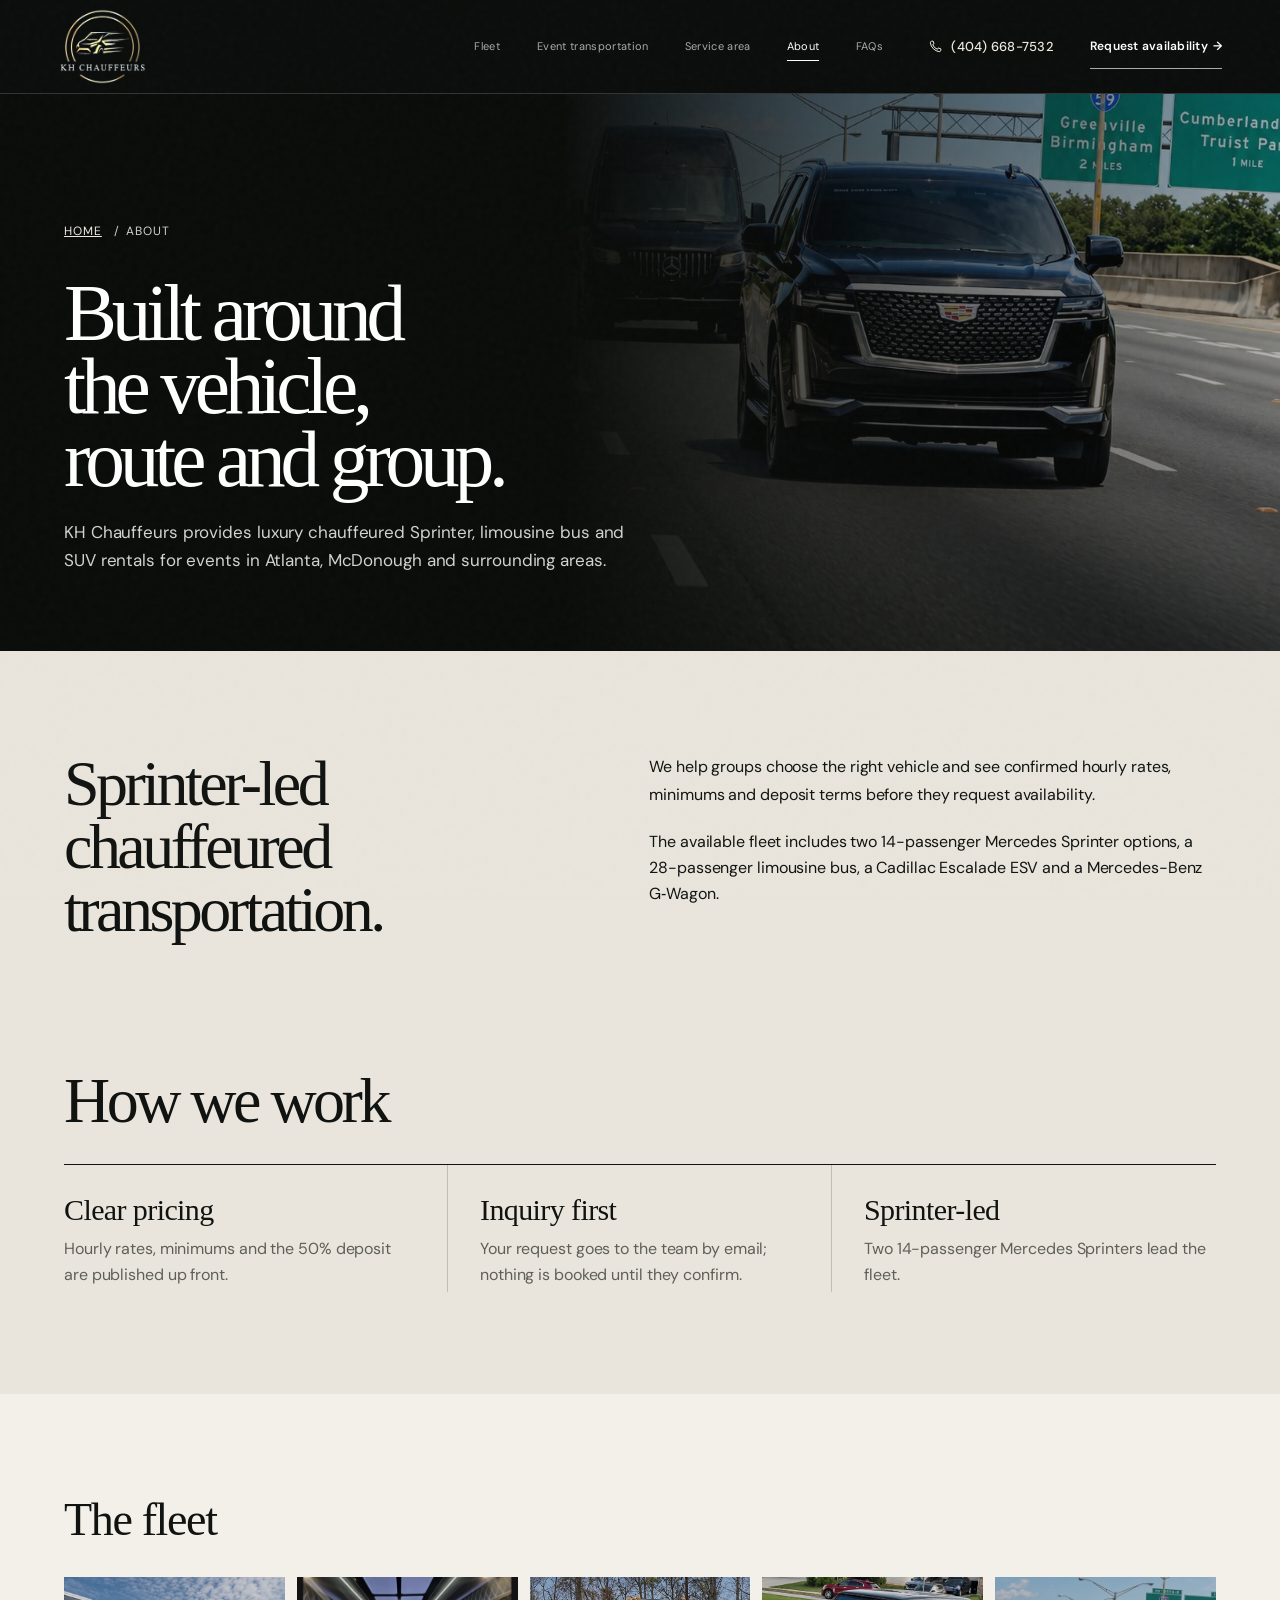
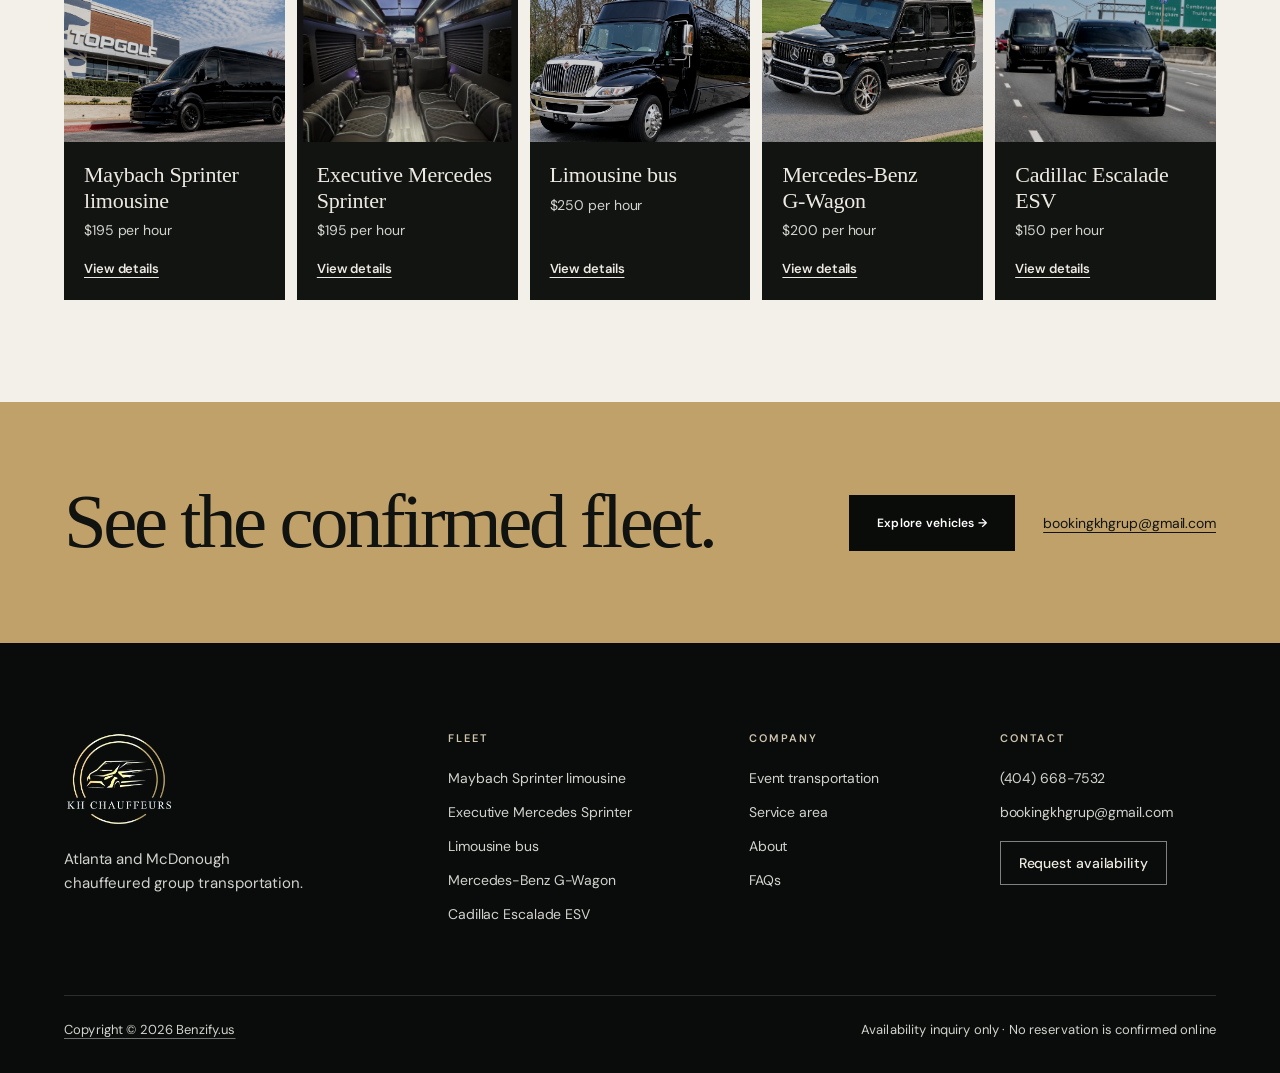
==== commit 159c84e2: "Merge pull request #15 from benzify/kinza/vehicle-gallery-carousel Per-vehicle photo galleries, new " ====
--- a/about.html
+++ b/about.html
@@ -1,4 +1,4 @@
-<!doctype html><html lang="en"><head><meta charset="utf-8"><meta name="viewport" content="width=device-width,initial-scale=1,viewport-fit=cover"><script>document.documentElement.classList.add("js")</script><title>About KH Chauffeurs | Atlanta & McDonough</title><meta name="description" content="Learn what is confirmed about KH Chauffeurs and its luxury chauffeured fleet serving Atlanta and McDonough."><link rel="canonical" href="https://khchauffeur.com/about.html"><link rel="icon" href="data:,"><link rel="preload" as="image" href="assets/escalade-enhanced.webp" fetchpriority="high"><link rel="preconnect" href="https://fonts.googleapis.com"><link rel="preconnect" href="https://fonts.gstatic.com" crossorigin><link href="https://fonts.googleapis.com/css2?family=DM+Sans:wght@400;500;600&display=swap" rel="stylesheet"><link rel="stylesheet" href="styles.css?v=dev"><link rel="stylesheet" href="premium.css?v=dev"></head><body class="page-about"><a class="skip-link" href="#main">Skip to content</a><header class="site-header"><a class="brand" href="index.html" aria-label="KH Chauffeurs home"><span class="brand-mark" aria-hidden="true">KH</span><span aria-hidden="true">KH CHAUFFEURS</span></a><button class="menu-button" type="button" data-menu-button aria-expanded="false" aria-controls="site-nav" aria-label="Open menu"><svg class="menu-icon" viewBox="0 0 24 24" width="22" height="22" aria-hidden="true" focusable="false"><path d="M3 7h18M3 12h18M3 17h18" fill="none" stroke="currentColor" stroke-width="1.5"/></svg></button><nav class="main-nav" id="site-nav" data-nav aria-label="Main navigation"><a href="fleet.html">Fleet</a><a href="events.html">Event transportation</a><a href="service-area.html">Service area</a><a href="about.html" aria-current="page">About</a><a href="faqs.html">FAQs</a></nav><a class="nav-call" href="tel:+14046687532" data-call-location="header" aria-label="Call KH Chauffeurs at (404) 668-7532"><svg class="call-icon" viewBox="0 0 24 24" width="16" height="16" aria-hidden="true" focusable="false"><path d="M6.6 3.5 9 3l1.6 4-2 1.3a11 11 0 0 0 7.1 7.1l1.3-2 4 1.6-.5 2.4a2 2 0 0 1-2 1.6A15.5 15.5 0 0 1 5 5.5a2 2 0 0 1 1.6-2Z" fill="none" stroke="currentColor" stroke-width="1.5" stroke-linejoin="round"/></svg><span class="nav-call-number" aria-hidden="true">(404) 668-7532</span></a><a class="nav-cta" href="request.html"><span class="nav-cta-full">Request availability</span><span class="nav-cta-short" aria-hidden="true">Request</span><span class="nav-cta-arrow" aria-hidden="true"> →</span></a></header><main id="main">
+<!doctype html><html lang="en"><head><meta charset="utf-8"><meta name="viewport" content="width=device-width,initial-scale=1,viewport-fit=cover"><script>document.documentElement.classList.add("js")</script><title>About KH Chauffeurs | Atlanta & McDonough</title><meta name="description" content="Learn what is confirmed about KH Chauffeurs and its luxury chauffeured fleet serving Atlanta and McDonough."><link rel="canonical" href="https://khchauffeur.com/about.html"><link rel="icon" href="data:,"><link rel="preload" as="image" href="assets/escalade-enhanced.webp" fetchpriority="high"><link rel="preconnect" href="https://fonts.googleapis.com"><link rel="preconnect" href="https://fonts.gstatic.com" crossorigin><link href="https://fonts.googleapis.com/css2?family=DM+Sans:wght@400;500;600&display=swap" rel="stylesheet"><link rel="stylesheet" href="styles.css?v=dev"><link rel="stylesheet" href="premium.css?v=dev"></head><body class="page-about"><a class="skip-link" href="#main">Skip to content</a><header class="site-header"><a class="brand" href="index.html" aria-label="KH Chauffeurs home"><img class="brand-logo" src="assets/kh-chauffeur-logo.webp" alt="KH Chauffeurs" width="408" height="357" decoding="async"></a><button class="menu-button" type="button" data-menu-button aria-expanded="false" aria-controls="site-nav" aria-label="Open menu"><svg class="menu-icon" viewBox="0 0 24 24" width="22" height="22" aria-hidden="true" focusable="false"><path d="M3 7h18M3 12h18M3 17h18" fill="none" stroke="currentColor" stroke-width="1.5"/></svg></button><nav class="main-nav" id="site-nav" data-nav aria-label="Main navigation"><a href="fleet.html">Fleet</a><a href="events.html">Event transportation</a><a href="service-area.html">Service area</a><a href="about.html" aria-current="page">About</a><a href="faqs.html">FAQs</a></nav><a class="nav-call" href="tel:+14046687532" data-call-location="header" aria-label="Call KH Chauffeurs at (404) 668-7532"><svg class="call-icon" viewBox="0 0 24 24" width="16" height="16" aria-hidden="true" focusable="false"><path d="M6.6 3.5 9 3l1.6 4-2 1.3a11 11 0 0 0 7.1 7.1l1.3-2 4 1.6-.5 2.4a2 2 0 0 1-2 1.6A15.5 15.5 0 0 1 5 5.5a2 2 0 0 1 1.6-2Z" fill="none" stroke="currentColor" stroke-width="1.5" stroke-linejoin="round"/></svg><span class="nav-call-number" aria-hidden="true">(404) 668-7532</span></a><a class="nav-cta" href="request.html"><span class="nav-cta-full">Request availability</span><span class="nav-cta-short" aria-hidden="true">Request</span><span class="nav-cta-arrow" aria-hidden="true"> →</span></a></header><main id="main">
 
 <section class="page-hero photo-hero photo-hero--right hero-fade" style="--hero-image:url('assets/escalade-enhanced.webp');--hero-position:right 86%;--hero-mobile-position:center 74%" aria-labelledby="about-title"><div class="container"><nav class="breadcrumbs" aria-label="Breadcrumb"><ol><li><a href="index.html">Home</a></li><li aria-current="page">About</li></ol></nav><h1 id="about-title">Built around the vehicle, route and group.</h1><p class="hero-copy">KH Chauffeurs provides luxury chauffeured Sprinter, limousine bus and SUV rentals for events in Atlanta, McDonough and surrounding areas.</p></div></section>
 
@@ -15,4 +15,4 @@
 </ul></div></section>
 
 <section class="cta-band hm-cta" aria-labelledby="cta-title"><div class="container"><h2 class="reveal" id="cta-title">See the confirmed fleet.</h2><div class="fleet-cta-actions reveal"><a class="button button-dark" href="fleet.html">Explore vehicles →</a><a class="fleet-cta-email" href="mailto:bookingkhgrup@gmail.com">bookingkhgrup@gmail.com</a></div></div></section>
-</main><footer class="footer site-footer"><div class="container"><div class="footer-grid"><div class="footer-brand"><p class="footer-name"><a class="footer-home" href="index.html"><span class="brand-mark" aria-hidden="true">KH</span>KH Chauffeurs</a></p><p class="footer-tagline">Atlanta and McDonough chauffeured group transportation.</p></div><nav class="footer-col" aria-labelledby="footer-fleet"><h2 class="footer-heading" id="footer-fleet">Fleet</h2><ul><li><a href="maybach-sprinter.html">Maybach Sprinter limousine</a></li><li><a href="executive-sprinter.html">Executive Mercedes Sprinter</a></li><li><a href="limo-bus.html">Limousine bus</a></li><li><a href="g-wagon.html">Mercedes-Benz G-Wagon</a></li><li><a href="escalade.html">Cadillac Escalade ESV</a></li></ul></nav><nav class="footer-col" aria-labelledby="footer-company"><h2 class="footer-heading" id="footer-company">Company</h2><ul><li><a href="events.html">Event transportation</a></li><li><a href="service-area.html">Service area</a></li><li><a href="about.html">About</a></li><li><a href="faqs.html">FAQs</a></li></ul></nav><nav class="footer-col" aria-labelledby="footer-contact"><h2 class="footer-heading" id="footer-contact">Contact</h2><ul><li><a href="tel:+14046687532" data-call-location="footer">(404) 668-7532</a></li><li><a href="mailto:bookingkhgrup@gmail.com">bookingkhgrup@gmail.com</a></li><li><a class="footer-cta" href="request.html">Request availability</a></li></ul></nav></div><div class="footer-bottom"><p><a class="footer-credit" href="https://benzify.us/">Copyright © 2026 Benzify.us</a></p><p>Availability inquiry only · No reservation is confirmed online</p></div></div></footer><div class="mobile-cta-bar"><a class="mobile-cta-call" href="tel:+14046687532" data-call-location="mobile-bar" aria-label="Call KH Chauffeurs at (404) 668-7532"><svg class="call-icon" viewBox="0 0 24 24" width="16" height="16" aria-hidden="true" focusable="false"><path d="M6.6 3.5 9 3l1.6 4-2 1.3a11 11 0 0 0 7.1 7.1l1.3-2 4 1.6-.5 2.4a2 2 0 0 1-2 1.6A15.5 15.5 0 0 1 5 5.5a2 2 0 0 1 1.6-2Z" fill="none" stroke="currentColor" stroke-width="1.5" stroke-linejoin="round"/></svg><span aria-hidden="true">Call (404) 668-7532</span></a><a class="mobile-cta-request" href="request.html">Request availability</a></div><script src="data.js?v=dev"></script><script src="tracking.js?v=dev"></script><script src="script.js?v=dev"></script><script src="vehicle.js?v=dev"></script></body></html>
+</main><footer class="footer site-footer"><div class="container"><div class="footer-grid"><div class="footer-brand"><p class="footer-name"><a class="footer-home" href="index.html"><img class="brand-logo" src="assets/kh-chauffeur-logo.webp" alt="KH Chauffeurs" width="408" height="357" decoding="async"></a></p><p class="footer-tagline">Atlanta and McDonough chauffeured group transportation.</p></div><nav class="footer-col" aria-labelledby="footer-fleet"><h2 class="footer-heading" id="footer-fleet">Fleet</h2><ul><li><a href="maybach-sprinter.html">Maybach Sprinter limousine</a></li><li><a href="executive-sprinter.html">Executive Mercedes Sprinter</a></li><li><a href="limo-bus.html">Limousine bus</a></li><li><a href="g-wagon.html">Mercedes-Benz G-Wagon</a></li><li><a href="escalade.html">Cadillac Escalade ESV</a></li></ul></nav><nav class="footer-col" aria-labelledby="footer-company"><h2 class="footer-heading" id="footer-company">Company</h2><ul><li><a href="events.html">Event transportation</a></li><li><a href="service-area.html">Service area</a></li><li><a href="about.html">About</a></li><li><a href="faqs.html">FAQs</a></li></ul></nav><nav class="footer-col" aria-labelledby="footer-contact"><h2 class="footer-heading" id="footer-contact">Contact</h2><ul><li><a href="tel:+14046687532" data-call-location="footer">(404) 668-7532</a></li><li><a href="mailto:bookingkhgrup@gmail.com">bookingkhgrup@gmail.com</a></li><li><a class="footer-cta" href="request.html">Request availability</a></li></ul></nav></div><div class="footer-bottom"><p><a class="footer-credit" href="https://benzify.us/">Copyright © 2026 Benzify.us</a></p><p>Availability inquiry only · No reservation is confirmed online</p></div></div></footer><div class="mobile-cta-bar"><a class="mobile-cta-call" href="tel:+14046687532" data-call-location="mobile-bar" aria-label="Call KH Chauffeurs at (404) 668-7532"><svg class="call-icon" viewBox="0 0 24 24" width="16" height="16" aria-hidden="true" focusable="false"><path d="M6.6 3.5 9 3l1.6 4-2 1.3a11 11 0 0 0 7.1 7.1l1.3-2 4 1.6-.5 2.4a2 2 0 0 1-2 1.6A15.5 15.5 0 0 1 5 5.5a2 2 0 0 1 1.6-2Z" fill="none" stroke="currentColor" stroke-width="1.5" stroke-linejoin="round"/></svg><span aria-hidden="true">Call (404) 668-7532</span></a><a class="mobile-cta-request" href="request.html">Request availability</a></div><script src="data.js?v=dev"></script><script src="tracking.js?v=dev"></script><script src="script.js?v=dev"></script><script src="vehicle.js?v=dev"></script></body></html>
--- a/premium.css
+++ b/premium.css
@@ -965,18 +965,57 @@
 .vehicle-hero img[src$="executive-sprinter.webp"],.vp-hero-media img[src$="executive-sprinter.webp"],.vp-photo img[src$="executive-sprinter.webp"]{object-position:center 45%}
 .vp-other img[src$="executive-sprinter.webp"]{object-position:center 40%}
 
-/* G-Wagon photo carousel (script.js swaps the photo every 2 seconds). */
-img[data-carousel]{transition:opacity .35s ease}
-img[data-carousel].is-swapping{opacity:0}
-
-/* Carousel photos fill their frames like the other vehicle photos (cover crop). */
-img[data-carousel]{object-fit:cover!important;background:var(--night)}
-img[data-carousel="executive-sprinter"]{object-position:center 45%!important}
-
-/* G-Wagon photos are tall: show them whole (no zoom) over a blurred copy of the same photo that fills the frame. */
-img[data-carousel="g-wagon"]:not([src$="g-wagon-enhanced.webp"]){object-fit:contain!important;object-position:center!important;background:transparent!important}
-.gw-frame:has(>img[data-carousel="g-wagon"]:not([src$="g-wagon-enhanced.webp"])){isolation:isolate;overflow:hidden;background:var(--night)}
-.gw-frame:has(>img[data-carousel="g-wagon"]:not([src$="g-wagon-enhanced.webp"]))::before{content:"";position:absolute;top:var(--gw-t,0);left:var(--gw-l,0);width:var(--gw-w,100%);height:var(--gw-h,100%);z-index:-1;background:var(--gw-bg) center/cover no-repeat;filter:blur(26px) brightness(.8) saturate(1.1);transition:background-image .35s ease}
+/* ---------- Vehicle gallery carousel (vehicle pages, built by gallery.js) ---------- */
+.vg{padding:clamp(64px,8vw,112px) 0;background:var(--night);color:var(--bone)}
+.vg-head{display:flex;align-items:end;justify-content:space-between;gap:24px 40px;flex-wrap:wrap;margin-bottom:clamp(28px,3.5vw,44px)}
+.vg-head h2{font:400 clamp(34px,4.4vw,56px)/1.05 var(--serif);letter-spacing:-.03em;margin:10px 0 0}
+.vg-arrow:focus-visible,.vg-dot:focus-visible,.vg-body:focus-visible{outline:2px solid var(--gold);outline-offset:3px}
+.vg-body{display:grid;grid-template-columns:minmax(0,1.55fr) minmax(0,1fr);gap:clamp(28px,4vw,64px);align-items:center;border-radius:12px}
+.vg-stage{position:relative;aspect-ratio:4/3;border-radius:12px;overflow:hidden;background:#050605;touch-action:pan-y;box-shadow:0 24px 60px -28px rgba(0,0,0,.7)}
+.vg-slide{position:absolute;inset:0;margin:0;overflow:hidden;background:#050605;opacity:0;z-index:1;visibility:hidden}
+.vg-slide::before{content:"";position:absolute;inset:-40px;background:var(--vg-bg) center/cover no-repeat;filter:blur(32px) brightness(.55) saturate(1.1)}
+.vg-slide img{position:relative;display:block;width:100%;height:100%;object-fit:contain;object-position:center}
+.vg-slide.is-active{opacity:1;z-index:2;visibility:visible}
+.vg-slide.is-incoming{z-index:3;visibility:visible}
+.js .vg-slide{transition:opacity .5s cubic-bezier(.4,0,.2,1)}
+.vg-label{position:absolute;left:16px;bottom:16px;z-index:2;font:600 11px var(--sans);letter-spacing:.14em;text-transform:uppercase;color:#fff;background:rgba(10,12,10,.62);padding:7px 11px;border-radius:999px}
+.vg-info{display:flex;flex-direction:column;gap:clamp(24px,3vw,36px)}
+.vg-panel h3{font:400 clamp(28px,3vw,40px)/1.1 var(--serif);letter-spacing:-.02em;margin:0 0 14px}
+.vg-panel p{color:var(--mist);margin:0 0 14px;max-width:46ch}
+.vg-panel .vg-meta{color:var(--champagne);font-size:14px;letter-spacing:.02em}
+.vg-links{display:flex;align-items:center;flex-wrap:wrap;gap:14px 24px;margin-top:22px}
+.vg-link{color:#fff;text-decoration:none;border-bottom:1px solid rgba(255,255,255,.5);padding-bottom:2px;font-size:14px;transition:border-color .3s ease}
+.vg-link:hover{border-color:var(--gold)}
+.vg-controls{display:flex;align-items:center;gap:14px;padding-top:22px;border-top:1px solid rgba(255,255,255,.14)}
+.vg-arrow{appearance:none;display:grid;place-items:center;width:46px;height:46px;border-radius:50%;border:1px solid rgba(255,255,255,.35);background:transparent;color:#fff;cursor:pointer;transition:background-color .3s ease,border-color .3s ease,color .3s ease}
+.vg-arrow:hover{background:var(--gold);border-color:var(--gold);color:var(--ink)}
+.vg-dots{display:flex;align-items:center;gap:6px;min-width:0;flex:0 1 auto}
+.vg-dot{appearance:none;border:0;padding:0;flex:0 1 22px;min-width:4px;width:22px;height:4px;border-radius:4px;background:rgba(255,255,255,.28);cursor:pointer;position:relative;transition:width .4s ease,background-color .4s ease}
+.vg-dot::after{content:"";position:absolute;inset:-14px -3px}
+.vg-dot.is-active{width:40px;flex-basis:40px;background:var(--gold)}
+.vg-count{margin-left:auto;white-space:nowrap;flex:none;font-size:13px;letter-spacing:.08em;color:var(--mist);font-variant-numeric:tabular-nums}
+@media(max-width:900px){.vg-body{grid-template-columns:minmax(0,1fr);gap:28px}}
+@media(max-width:700px){
+  .vg-head{align-items:flex-start}
+  .vg-stage{aspect-ratio:4/5;border-radius:10px}
+  .vg-links .button{width:100%}
+}
+@media(prefers-reduced-motion:reduce){.js .vg-slide,.vg-dot,.vg-arrow{transition:none}}
+/* Gallery sits on a dark band: the vehicle page default (ink) focus ring would be invisible here. */
+.page-vehicle .vg :focus-visible{outline-color:var(--gold)}
+/* No script: the section keeps its plain photo grid. */
+.vg-fallback .vp-gallery-grid{display:grid;grid-template-columns:repeat(auto-fit,minmax(240px,1fr));gap:12px}
+.vg-fallback .vp-photo img{border-radius:10px}
+
+/* ---------- KH Chauffeurs logo (header and footer image) ---------- */
+/* The logo file has a solid black background; "screen" blending lets the dark header/footer show through it, so no box edge appears. */
+.brand-logo{display:block;width:auto;max-width:none;object-fit:contain;mix-blend-mode:screen}
+.brand{align-items:center;gap:0}
+.brand .brand-logo{height:78px}
+.site-footer .footer-home{gap:0}
+.site-footer .footer-home .brand-logo{height:96px}
+@media(max-width:900px){.brand .brand-logo{height:64px}.site-footer .footer-home .brand-logo{height:88px}}
+@media(max-width:600px){.brand .brand-logo{height:58px}}
 
 /* ---------- Call buttons (all pages) ---------- */
 .call-icon{display:block;flex:none}
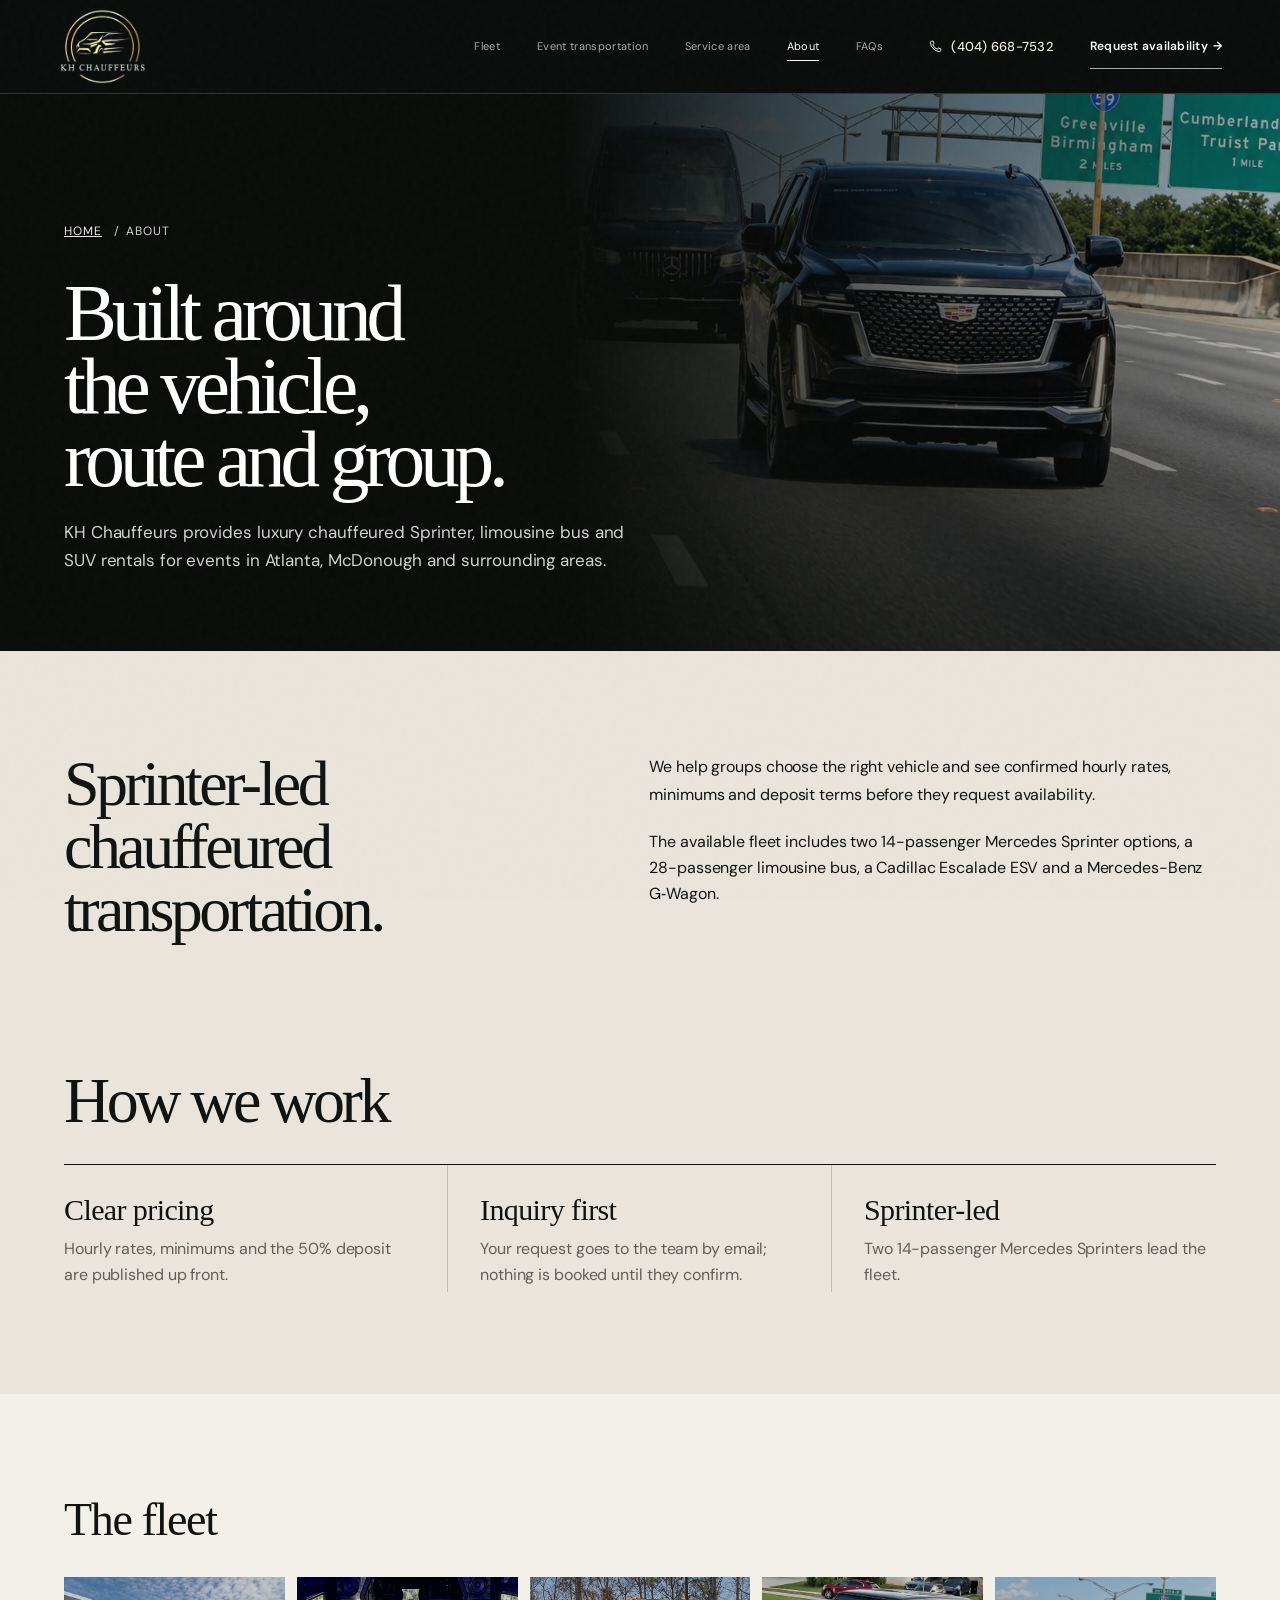
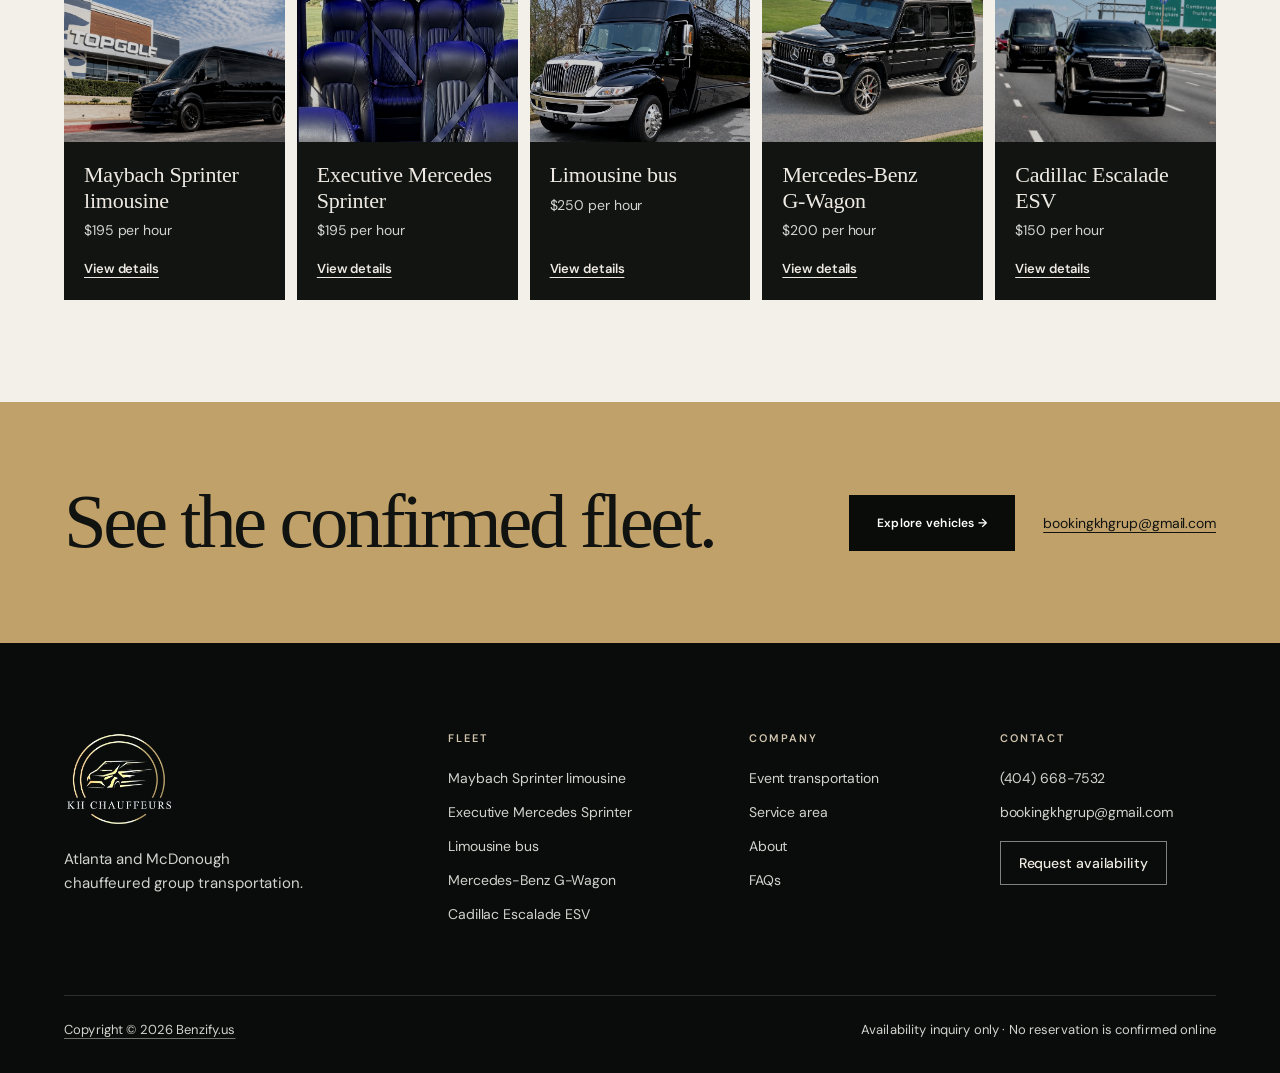
==== commit 90cfe061: "Hero photo carousels on the limo bus, Sprinter and G-Wagon pages; new Executive Sprinter cover - The" ====
--- a/about.html
+++ b/about.html
@@ -8,7 +8,7 @@
 
 <section class="vp-others ab-fleet" aria-labelledby="others-title"><div class="container"><h2 class="vp-section-title reveal" id="others-title">The fleet</h2><ul class="vp-others-grid ab-fleet-grid reveal-stagger" data-others>
 <li class="vp-other" data-vehicle="maybach-sprinter"><a class="photo-zoom" href="maybach-sprinter.html"><img src="assets/sprinter-exterior-enhanced.webp" alt="" width="1672" height="941" loading="lazy" decoding="async"><span class="vp-other-name">Maybach Sprinter limousine</span><span class="vp-other-rate"><span data-field="rate">$195</span> per hour</span><span class="vp-other-cta">View details</span></a></li>
-<li class="vp-other" data-vehicle="executive-sprinter"><a class="photo-zoom" href="executive-sprinter.html"><img src="assets/executive-sprinter.webp" alt="" width="1080" height="1351" loading="lazy" decoding="async"><span class="vp-other-name">Executive Mercedes Sprinter</span><span class="vp-other-rate"><span data-field="rate">$195</span> per hour</span><span class="vp-other-cta">View details</span></a></li>
+<li class="vp-other" data-vehicle="executive-sprinter"><a class="photo-zoom" href="executive-sprinter.html"><img src="assets/executive-sprinter-cover.webp" alt="" width="411" height="739" loading="lazy" decoding="async"><span class="vp-other-name">Executive Mercedes Sprinter</span><span class="vp-other-rate"><span data-field="rate">$195</span> per hour</span><span class="vp-other-cta">View details</span></a></li>
 <li class="vp-other" data-vehicle="limo-bus"><a class="photo-zoom" href="limo-bus.html"><img src="assets/limo-bus-exterior.webp" alt="" width="918" height="612" loading="lazy" decoding="async"><span class="vp-other-name">Limousine bus</span><span class="vp-other-rate"><span data-field="rate">$250</span> per hour</span><span class="vp-other-cta">View details</span></a></li>
 <li class="vp-other" data-vehicle="g-wagon"><a class="photo-zoom" href="g-wagon.html"><img src="assets/g-wagon-enhanced.webp" alt="" width="1214" height="1295" loading="lazy" decoding="async"><span class="vp-other-name">Mercedes&#8209;Benz G&#8209;Wagon</span><span class="vp-other-rate"><span data-field="rate">$200</span> per hour</span><span class="vp-other-cta">View details</span></a></li>
 <li class="vp-other" data-vehicle="escalade-esv"><a class="photo-zoom" href="escalade.html"><img src="assets/escalade-enhanced.webp" alt="" width="946" height="1662" loading="lazy" decoding="async"><span class="vp-other-name">Cadillac Escalade ESV</span><span class="vp-other-rate"><span data-field="rate">$150</span> per hour</span><span class="vp-other-cta">View details</span></a></li>
--- a/premium.css
+++ b/premium.css
@@ -1087,3 +1087,31 @@
 
 /* Keep phone numbers on one line wherever they wrap. */
 a[href^="tel:"]{white-space:nowrap}
+
+/* ---------- Hero carousel (vehicle pages, built by gallery.js from data-hero-gallery) ---------- */
+.vgh-stage{position:absolute;inset:0;z-index:0;overflow:hidden;background:#050605}
+.vgh-slide{position:absolute;inset:0;margin:0;overflow:hidden;background:#050605;opacity:0;visibility:hidden;z-index:1}
+.vgh-slide.is-active{opacity:1;visibility:visible;z-index:2}
+.vgh-slide.is-incoming{visibility:visible;z-index:3}
+.js .vgh-slide{transition:opacity .6s cubic-bezier(.4,0,.2,1)}
+.vp-hero-media .vgh-slide img{position:absolute;inset:0;width:100%;height:100%;object-fit:cover;object-position:var(--pos,center);filter:saturate(.92) brightness(.95) contrast(1.03)}
+.vgh-slide.is-contain::before{content:"";position:absolute;inset:-40px;background:var(--vg-bg) center/cover no-repeat;filter:blur(32px) brightness(.55) saturate(1.1)}
+.vp-hero-media .vgh-slide.is-contain img{object-fit:contain;object-position:center}
+.vp-hero-media.is-carousel:focus-visible{outline:2px solid #d5ad62;outline-offset:-4px}
+.vgh-controls{position:absolute;left:clamp(14px,2.4vw,28px);bottom:clamp(14px,2.4vw,28px);z-index:5;display:flex;align-items:center;gap:10px;padding:7px 14px 7px 7px;border-radius:999px;background:rgba(10,12,10,.55);backdrop-filter:blur(8px);-webkit-backdrop-filter:blur(8px);max-width:calc(100% - 28px)}
+.vgh-btn{appearance:none;display:grid;place-items:center;flex:none;width:40px;height:40px;border-radius:50%;border:1px solid rgba(255,255,255,.35);background:transparent;color:#fff;cursor:pointer;transition:background-color .3s ease,border-color .3s ease,color .3s ease}
+.vgh-btn:hover{background:#d5ad62;border-color:#d5ad62;color:#111311}
+.vgh-pause{width:34px;height:34px;margin-left:2px}
+.vgh-pause .vgh-icon-play,.vgh-controls .vgh-icon-play{display:none}
+.vp-hero-media.is-paused .vgh-icon-pause{display:none}
+.vp-hero-media.is-paused .vgh-icon-play{display:inline}
+.vgh-dots{display:flex;align-items:center;gap:6px;min-width:0}
+.vgh-dot{appearance:none;border:0;padding:0;flex:0 1 18px;min-width:4px;width:18px;height:4px;border-radius:4px;background:rgba(255,255,255,.35);cursor:pointer;position:relative;transition:width .4s ease,background-color .4s ease}
+.vgh-dot::after{content:"";position:absolute;inset:-14px -3px}
+.vgh-dot.is-active{width:32px;flex-basis:32px;background:#d5ad62}
+.vgh-count{font-size:12px;letter-spacing:.08em;color:#eeeae1;font-variant-numeric:tabular-nums;white-space:nowrap}
+@media(max-width:600px){.vgh-controls{gap:6px;padding:4px 10px 4px 4px;left:10px;bottom:10px}.vgh-btn{width:32px;height:32px}.vgh-pause{width:28px;height:28px;margin-left:0}.vgh-count{display:none}}
+@media(prefers-reduced-motion:reduce){.js .vgh-slide,.vgh-dot,.vgh-btn{transition:none}}
+
+/* Executive Sprinter cover photo (tall seat-row shot): keep the seats and ceiling lights in the wide card frames. */
+img[src$="executive-sprinter-cover.webp"]{object-position:center 35%}
